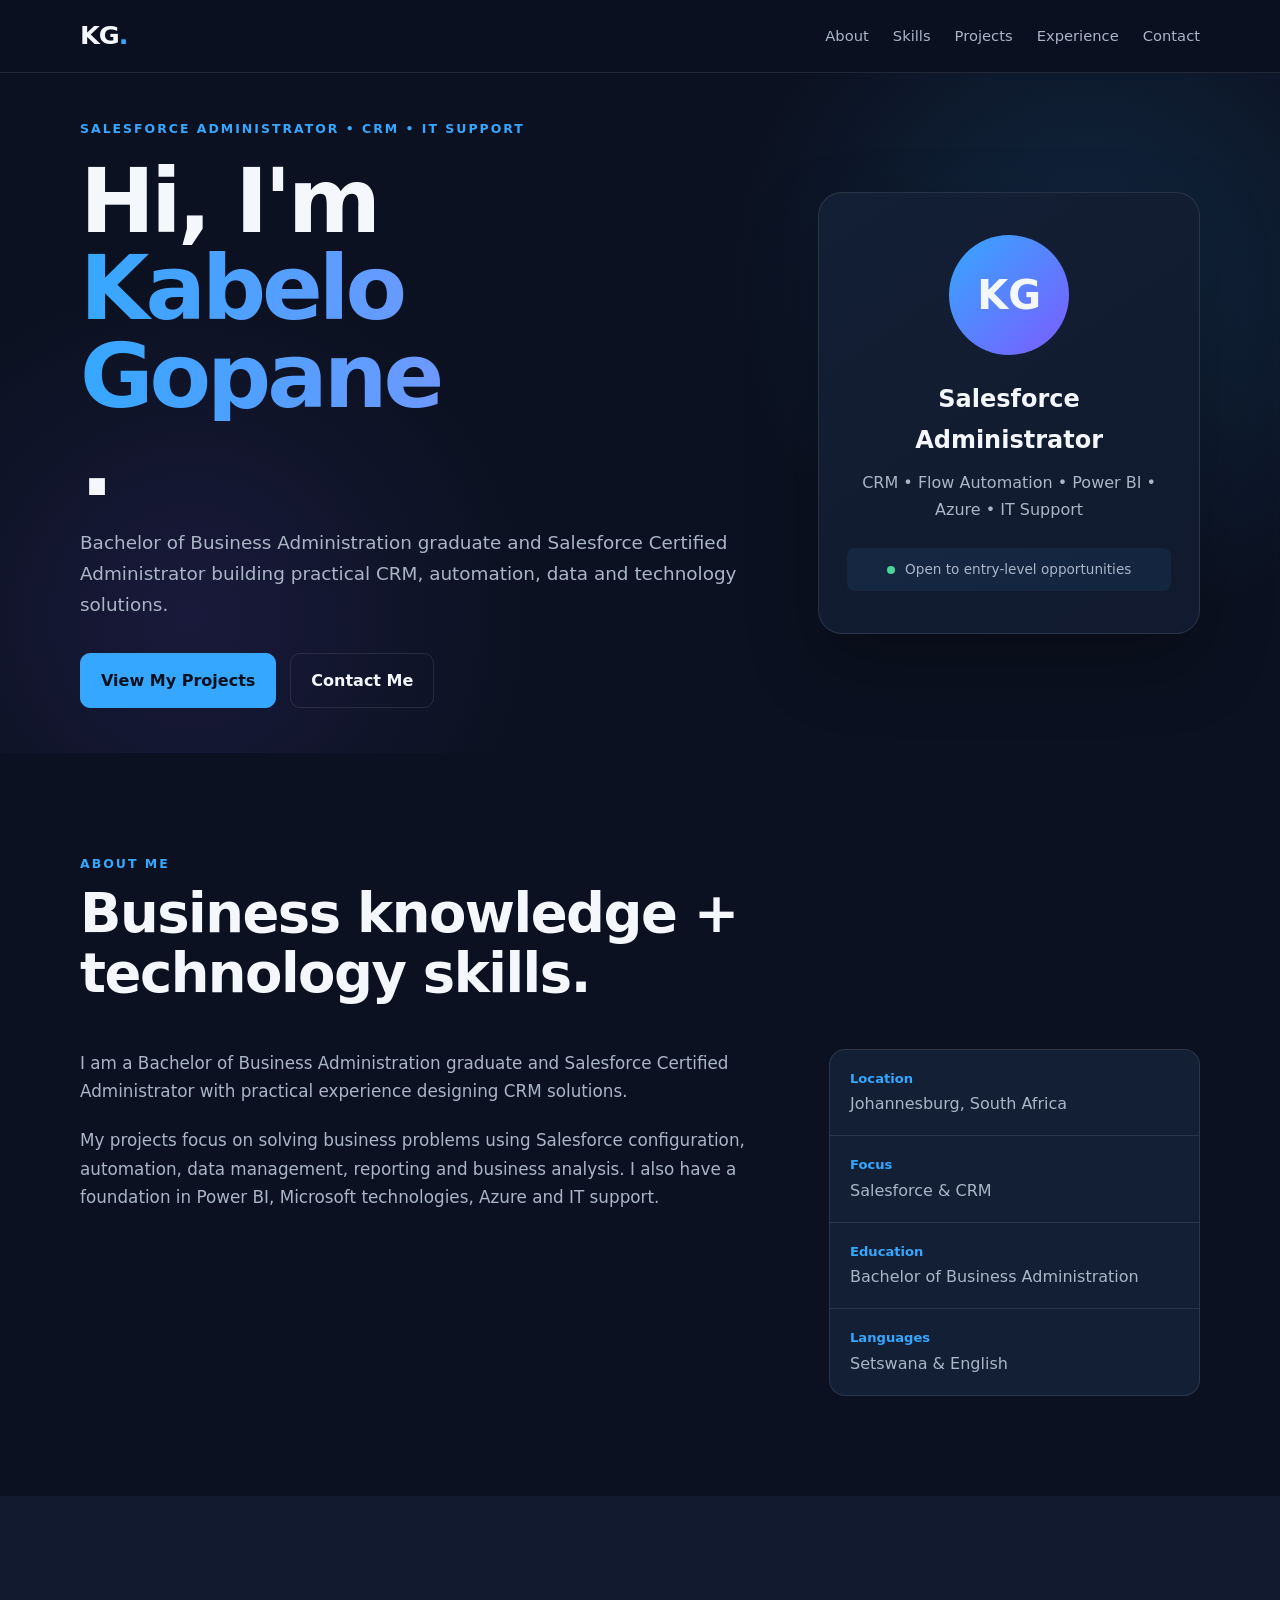
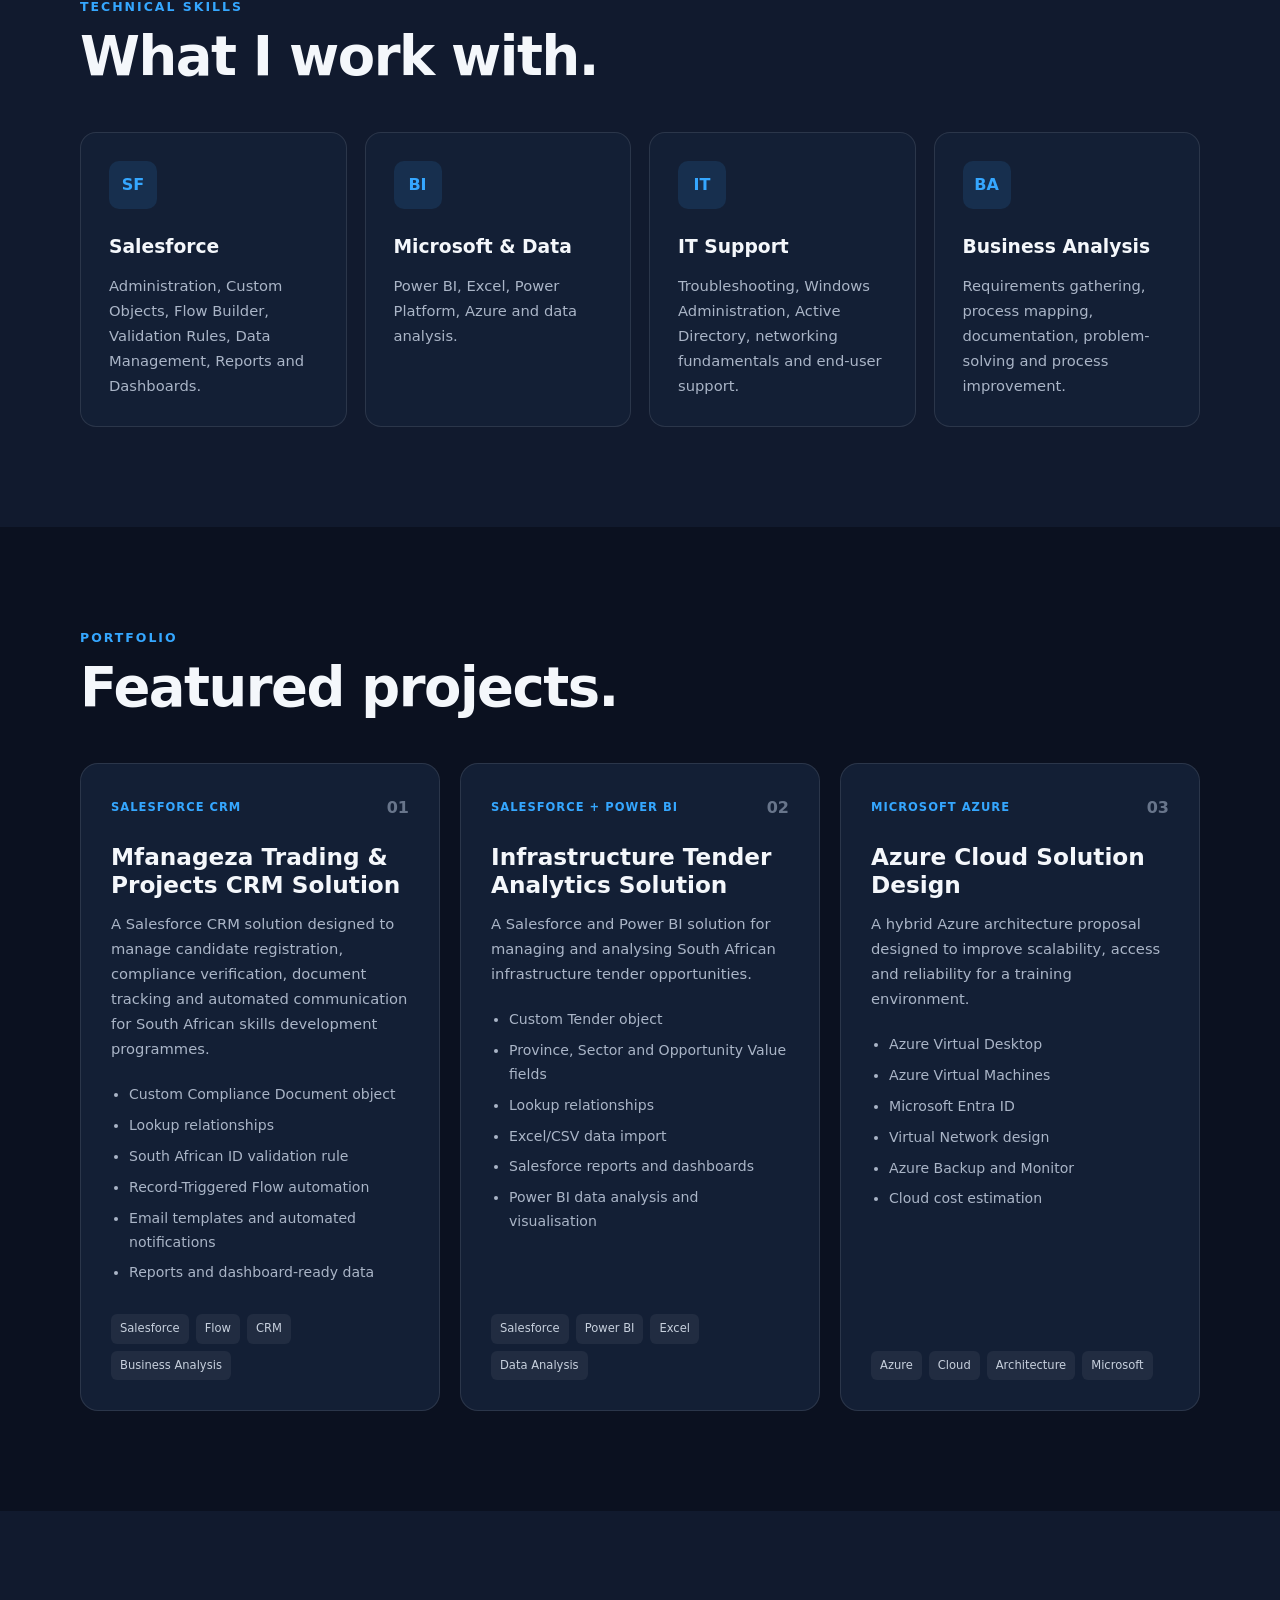
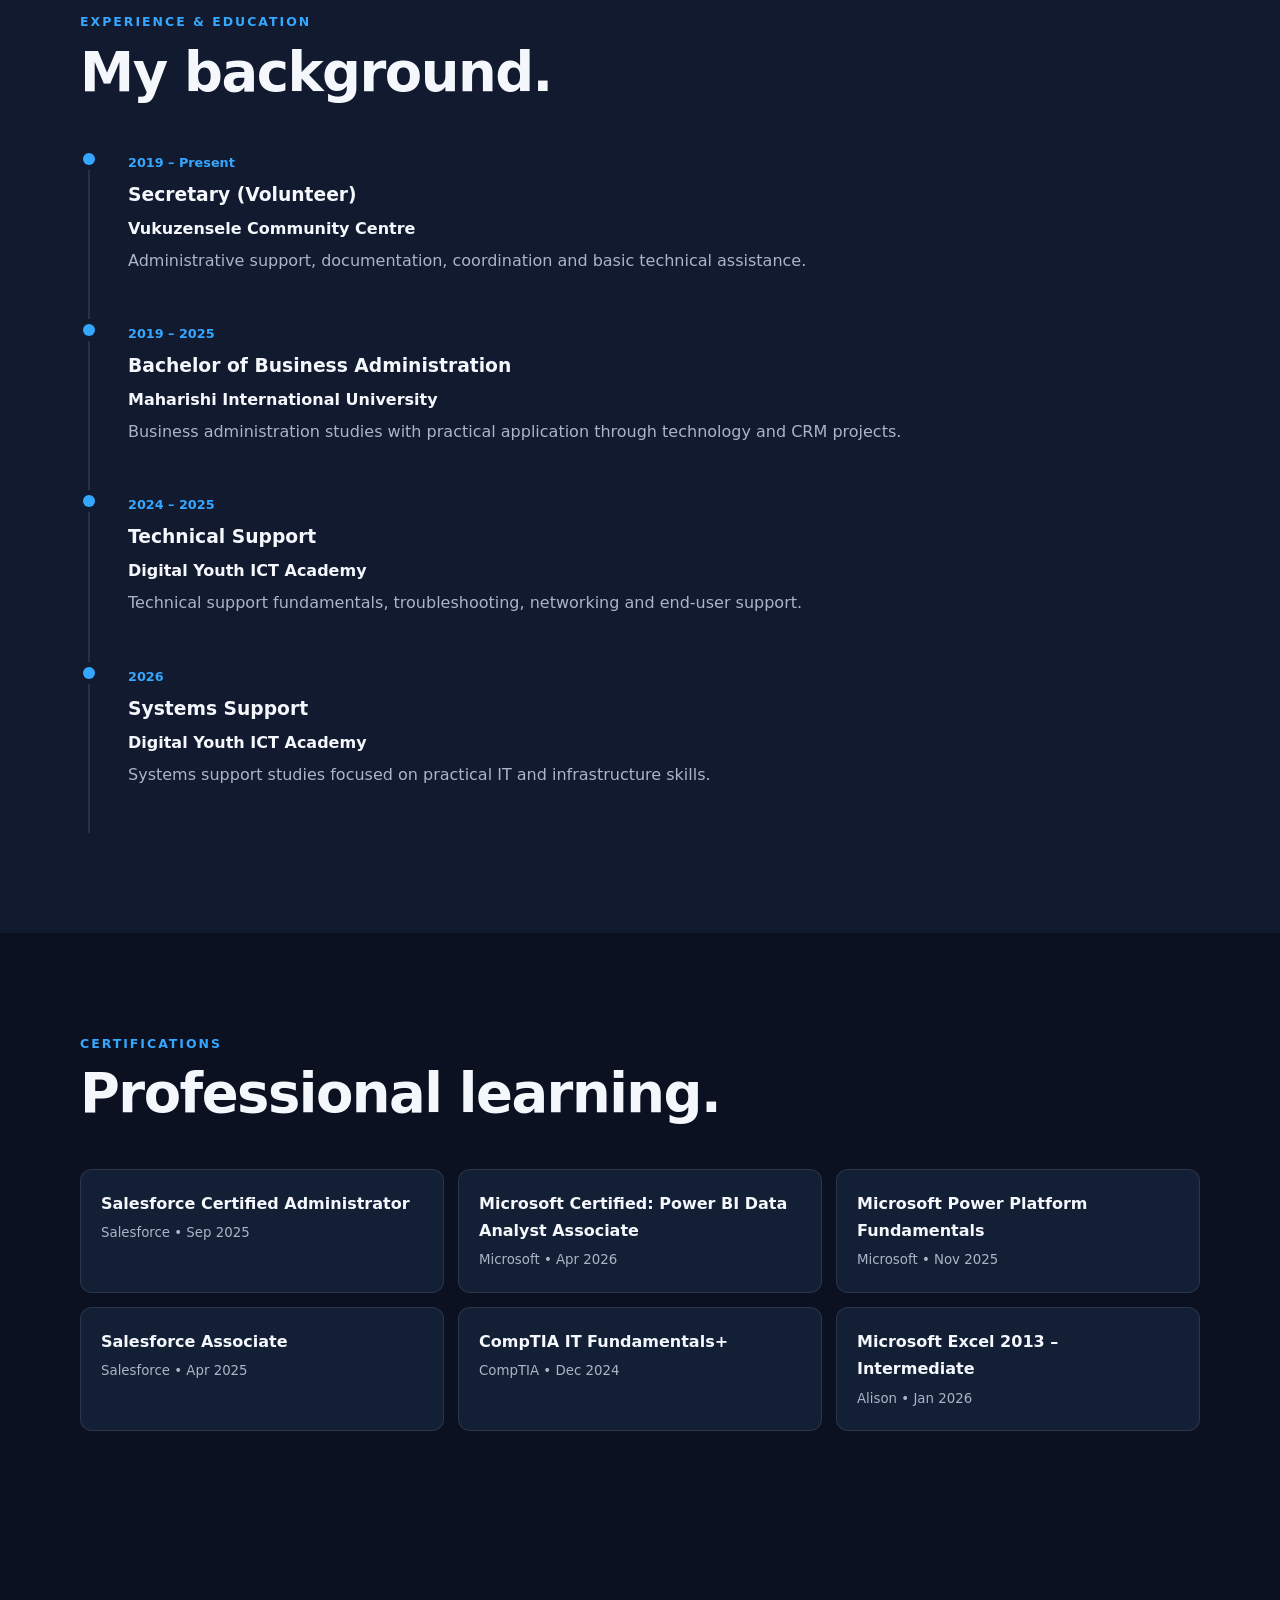
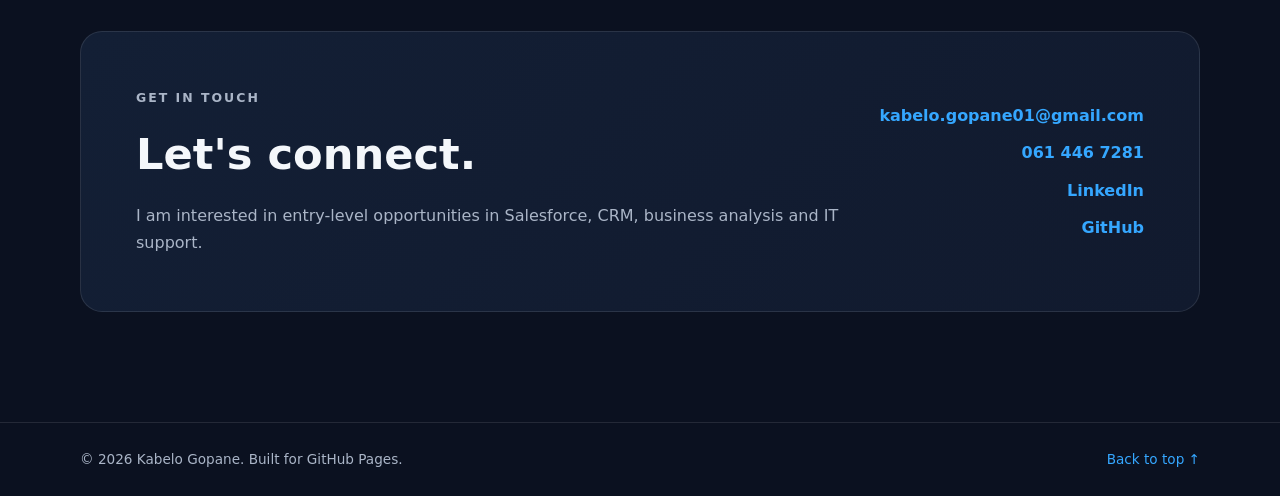
==== index.html @ 6b070ef4 "Add files via upload" ====
<!DOCTYPE html>
<html lang="en">
<head>
  <meta charset="UTF-8">
  <meta name="viewport" content="width=device-width, initial-scale=1.0">
  <meta name="description" content="Kabelo Gopane - Salesforce Administrator, CRM, Power BI and IT Support portfolio">
  <title>Kabelo Gopane | Salesforce & IT Portfolio</title>
  <link rel="stylesheet" href="style.css">
</head>
<body>

  <header class="site-header">
    <nav class="navbar container">
      <a href="#home" class="logo">KG<span>.</span></a>

      <div class="nav-links">
        <a href="#about">About</a>
        <a href="#skills">Skills</a>
        <a href="#projects">Projects</a>
        <a href="#experience">Experience</a>
        <a href="#contact">Contact</a>
      </div>
    </nav>
  </header>

  <main>
    <section id="home" class="hero">
      <div class="container hero-grid">
        <div>
          <p class="eyebrow">SALESFORCE ADMINISTRATOR • CRM • IT SUPPORT</p>
          <h1>Hi, I'm <span>Kabelo Gopane</span>.</h1>
          <p class="hero-text">
            Bachelor of Business Administration graduate and Salesforce Certified Administrator
            building practical CRM, automation, data and technology solutions.
          </p>

          <div class="hero-buttons">
            <a class="btn primary" href="#projects">View My Projects</a>
            <a class="btn secondary" href="mailto:kabelo.gopane01@gmail.com">Contact Me</a>
          </div>
        </div>

        <div class="hero-card">
          <div class="profile-circle">KG</div>
          <h2>Salesforce Administrator</h2>
          <p>CRM • Flow Automation • Power BI • Azure • IT Support</p>
          <div class="status">
            <span></span> Open to entry-level opportunities
          </div>
        </div>
      </div>
    </section>

    <section id="about" class="section">
      <div class="container">
        <p class="section-label">ABOUT ME</p>
        <h2 class="section-title">Business knowledge + technology skills.</h2>

        <div class="about-grid">
          <div>
            <p>
              I am a Bachelor of Business Administration graduate and Salesforce Certified
              Administrator with practical experience designing CRM solutions.
            </p>
            <p>
              My projects focus on solving business problems using Salesforce configuration,
              automation, data management, reporting and business analysis. I also have a
              foundation in Power BI, Microsoft technologies, Azure and IT support.
            </p>
          </div>

          <div class="info-card">
            <div><strong>Location</strong><span>Johannesburg, South Africa</span></div>
            <div><strong>Focus</strong><span>Salesforce & CRM</span></div>
            <div><strong>Education</strong><span>Bachelor of Business Administration</span></div>
            <div><strong>Languages</strong><span>Setswana & English</span></div>
          </div>
        </div>
      </div>
    </section>

    <section id="skills" class="section alt">
      <div class="container">
        <p class="section-label">TECHNICAL SKILLS</p>
        <h2 class="section-title">What I work with.</h2>

        <div class="cards">
          <article class="card">
            <div class="icon">SF</div>
            <h3>Salesforce</h3>
            <p>Administration, Custom Objects, Flow Builder, Validation Rules, Data Management, Reports and Dashboards.</p>
          </article>

          <article class="card">
            <div class="icon">BI</div>
            <h3>Microsoft & Data</h3>
            <p>Power BI, Excel, Power Platform, Azure and data analysis.</p>
          </article>

          <article class="card">
            <div class="icon">IT</div>
            <h3>IT Support</h3>
            <p>Troubleshooting, Windows Administration, Active Directory, networking fundamentals and end-user support.</p>
          </article>

          <article class="card">
            <div class="icon">BA</div>
            <h3>Business Analysis</h3>
            <p>Requirements gathering, process mapping, documentation, problem-solving and process improvement.</p>
          </article>
        </div>
      </div>
    </section>

    <section id="projects" class="section">
      <div class="container">
        <p class="section-label">PORTFOLIO</p>
        <h2 class="section-title">Featured projects.</h2>

        <div class="projects">

          <article class="project-card">
            <div class="project-top">
              <span class="project-tag">SALESFORCE CRM</span>
              <span class="project-number">01</span>
            </div>
            <h3>Mfanageza Trading & Projects CRM Solution</h3>
            <p>
              A Salesforce CRM solution designed to manage candidate registration, compliance
              verification, document tracking and automated communication for South African
              skills development programmes.
            </p>

            <ul>
              <li>Custom Compliance Document object</li>
              <li>Lookup relationships</li>
              <li>South African ID validation rule</li>
              <li>Record-Triggered Flow automation</li>
              <li>Email templates and automated notifications</li>
              <li>Reports and dashboard-ready data</li>
            </ul>

            <div class="tags">
              <span>Salesforce</span>
              <span>Flow</span>
              <span>CRM</span>
              <span>Business Analysis</span>
            </div>
          </article>

          <article class="project-card">
            <div class="project-top">
              <span class="project-tag">SALESFORCE + POWER BI</span>
              <span class="project-number">02</span>
            </div>
            <h3>Infrastructure Tender Analytics Solution</h3>
            <p>
              A Salesforce and Power BI solution for managing and analysing South African
              infrastructure tender opportunities.
            </p>

            <ul>
              <li>Custom Tender object</li>
              <li>Province, Sector and Opportunity Value fields</li>
              <li>Lookup relationships</li>
              <li>Excel/CSV data import</li>
              <li>Salesforce reports and dashboards</li>
              <li>Power BI data analysis and visualisation</li>
            </ul>

            <div class="tags">
              <span>Salesforce</span>
              <span>Power BI</span>
              <span>Excel</span>
              <span>Data Analysis</span>
            </div>
          </article>

          <article class="project-card">
            <div class="project-top">
              <span class="project-tag">MICROSOFT AZURE</span>
              <span class="project-number">03</span>
            </div>
            <h3>Azure Cloud Solution Design</h3>
            <p>
              A hybrid Azure architecture proposal designed to improve scalability, access
              and reliability for a training environment.
            </p>

            <ul>
              <li>Azure Virtual Desktop</li>
              <li>Azure Virtual Machines</li>
              <li>Microsoft Entra ID</li>
              <li>Virtual Network design</li>
              <li>Azure Backup and Monitor</li>
              <li>Cloud cost estimation</li>
            </ul>

            <div class="tags">
              <span>Azure</span>
              <span>Cloud</span>
              <span>Architecture</span>
              <span>Microsoft</span>
            </div>
          </article>

        </div>
      </div>
    </section>

    <section id="experience" class="section alt">
      <div class="container">
        <p class="section-label">EXPERIENCE & EDUCATION</p>
        <h2 class="section-title">My background.</h2>

        <div class="timeline">

          <div class="timeline-item">
            <span class="timeline-date">2019 – Present</span>
            <div>
              <h3>Secretary (Volunteer)</h3>
              <p class="company">Vukuzensele Community Centre</p>
              <p>Administrative support, documentation, coordination and basic technical assistance.</p>
            </div>
          </div>

          <div class="timeline-item">
            <span class="timeline-date">2019 – 2025</span>
            <div>
              <h3>Bachelor of Business Administration</h3>
              <p class="company">Maharishi International University</p>
              <p>Business administration studies with practical application through technology and CRM projects.</p>
            </div>
          </div>

          <div class="timeline-item">
            <span class="timeline-date">2024 – 2025</span>
            <div>
              <h3>Technical Support</h3>
              <p class="company">Digital Youth ICT Academy</p>
              <p>Technical support fundamentals, troubleshooting, networking and end-user support.</p>
            </div>
          </div>

          <div class="timeline-item">
            <span class="timeline-date">2026</span>
            <div>
              <h3>Systems Support</h3>
              <p class="company">Digital Youth ICT Academy</p>
              <p>Systems support studies focused on practical IT and infrastructure skills.</p>
            </div>
          </div>

        </div>
      </div>
    </section>

    <section class="section certifications">
      <div class="container">
        <p class="section-label">CERTIFICATIONS</p>
        <h2 class="section-title">Professional learning.</h2>

        <div class="cert-grid">
          <div class="cert">Salesforce Certified Administrator <small>Salesforce • Sep 2025</small></div>
          <div class="cert">Microsoft Certified: Power BI Data Analyst Associate <small>Microsoft • Apr 2026</small></div>
          <div class="cert">Microsoft Power Platform Fundamentals <small>Microsoft • Nov 2025</small></div>
          <div class="cert">Salesforce Associate <small>Salesforce • Apr 2025</small></div>
          <div class="cert">CompTIA IT Fundamentals+ <small>CompTIA • Dec 2024</small></div>
          <div class="cert">Microsoft Excel 2013 – Intermediate <small>Alison • Jan 2026</small></div>
        </div>
      </div>
    </section>

    <section id="contact" class="section contact">
      <div class="container contact-box">
        <div>
          <p class="section-label">GET IN TOUCH</p>
          <h2>Let's connect.</h2>
          <p>
            I am interested in entry-level opportunities in Salesforce, CRM, business analysis
            and IT support.
          </p>
        </div>

        <div class="contact-links">
          <a href="mailto:kabelo.gopane01@gmail.com">kabelo.gopane01@gmail.com</a>
          <a href="tel:+27614467281">061 446 7281</a>
          <a href="https://www.linkedin.com/in/kabelo-gopane-78a9942ba" target="_blank" rel="noopener">LinkedIn</a>
          <a href="https://github.com/kabelogopane" target="_blank" rel="noopener">GitHub</a>
        </div>
      </div>
    </section>
  </main>

  <footer>
    <div class="container footer-inner">
      <p>© 2026 Kabelo Gopane. Built for GitHub Pages.</p>
      <a href="#home">Back to top ↑</a>
    </div>
  </footer>

</body>
</html>
---- style.css ----
* {
  margin: 0;
  padding: 0;
  box-sizing: border-box;
}

:root {
  --bg: #0b1120;
  --bg-soft: #111a2e;
  --card: #131f35;
  --text: #f4f7fb;
  --muted: #aab5c7;
  --accent: #35a7ff;
  --accent-2: #7c5cff;
  --border: rgba(255, 255, 255, 0.10);
  --max-width: 1120px;
}

html {
  scroll-behavior: smooth;
}

body {
  font-family: Inter, ui-sans-serif, system-ui, -apple-system, BlinkMacSystemFont, "Segoe UI", sans-serif;
  background: var(--bg);
  color: var(--text);
  line-height: 1.7;
}

a {
  color: inherit;
  text-decoration: none;
}

.container {
  width: min(92%, var(--max-width));
  margin: 0 auto;
}

/* Navigation */
.site-header {
  position: sticky;
  top: 0;
  z-index: 100;
  background: rgba(11, 17, 32, 0.90);
  backdrop-filter: blur(12px);
  border-bottom: 1px solid var(--border);
}

.navbar {
  min-height: 72px;
  display: flex;
  align-items: center;
  justify-content: space-between;
  gap: 30px;
}

.logo {
  font-size: 1.6rem;
  font-weight: 900;
  letter-spacing: -1px;
}

.logo span {
  color: var(--accent);
}

.nav-links {
  display: flex;
  gap: 24px;
  flex-wrap: wrap;
}

.nav-links a {
  color: var(--muted);
  font-size: 0.92rem;
  transition: 0.2s ease;
}

.nav-links a:hover {
  color: var(--text);
}

/* Hero */
.hero {
  min-height: 680px;
  display: flex;
  align-items: center;
  background:
    radial-gradient(circle at 85% 30%, rgba(53, 167, 255, 0.15), transparent 30%),
    radial-gradient(circle at 15% 80%, rgba(124, 92, 255, 0.12), transparent 28%);
}

.hero-grid {
  display: grid;
  grid-template-columns: 1.4fr 0.8fr;
  gap: 70px;
  align-items: center;
}

.eyebrow,
.section-label {
  color: var(--accent);
  font-size: 0.78rem;
  font-weight: 800;
  letter-spacing: 2px;
}

.hero h1 {
  margin: 18px 0;
  font-size: clamp(3rem, 7vw, 5.8rem);
  line-height: 0.98;
  letter-spacing: -4px;
}

.hero h1 span {
  display: block;
  background: linear-gradient(90deg, var(--accent), #9d8cff);
  -webkit-background-clip: text;
  background-clip: text;
  color: transparent;
}

.hero-text {
  max-width: 680px;
  color: var(--muted);
  font-size: 1.15rem;
}

.hero-buttons {
  margin-top: 32px;
  display: flex;
  gap: 14px;
  flex-wrap: wrap;
}

.btn {
  padding: 13px 20px;
  border-radius: 10px;
  font-weight: 800;
  border: 1px solid var(--border);
  transition: transform 0.2s ease, opacity 0.2s ease;
}

.btn:hover {
  transform: translateY(-2px);
  opacity: 0.9;
}

.btn.primary {
  background: var(--accent);
  color: #06101e;
  border-color: var(--accent);
}

.btn.secondary {
  background: transparent;
}

.hero-card {
  background: linear-gradient(145deg, var(--card), var(--bg-soft));
  border: 1px solid var(--border);
  border-radius: 24px;
  padding: 42px 28px;
  text-align: center;
  box-shadow: 0 30px 70px rgba(0, 0, 0, 0.25);
}

.profile-circle {
  width: 120px;
  height: 120px;
  margin: 0 auto 24px;
  border-radius: 50%;
  display: grid;
  place-items: center;
  font-size: 2.5rem;
  font-weight: 900;
  background: linear-gradient(135deg, var(--accent), var(--accent-2));
}

.hero-card h2 {
  margin-bottom: 8px;
}

.hero-card p {
  color: var(--muted);
}

.status {
  margin-top: 25px;
  padding: 10px;
  border-radius: 8px;
  background: rgba(53, 167, 255, 0.08);
  color: var(--muted);
  font-size: 0.85rem;
}

.status span {
  width: 8px;
  height: 8px;
  display: inline-block;
  background: #48d597;
  border-radius: 50%;
  margin-right: 6px;
}

/* Sections */
.section {
  padding: 100px 0;
}

.section.alt {
  background: var(--bg-soft);
}

.section-title {
  max-width: 750px;
  margin: 10px 0 45px;
  font-size: clamp(2rem, 5vw, 3.4rem);
  line-height: 1.1;
  letter-spacing: -1.5px;
}

.about-grid {
  display: grid;
  grid-template-columns: 1.3fr 0.7fr;
  gap: 60px;
}

.about-grid p {
  color: var(--muted);
  font-size: 1.05rem;
  margin-bottom: 20px;
}

.info-card {
  border: 1px solid var(--border);
  border-radius: 16px;
  overflow: hidden;
  background: var(--card);
}

.info-card div {
  padding: 18px 20px;
  display: flex;
  flex-direction: column;
  border-bottom: 1px solid var(--border);
}

.info-card div:last-child {
  border-bottom: 0;
}

.info-card strong {
  font-size: 0.82rem;
  color: var(--accent);
}

.info-card span {
  color: var(--muted);
}

/* Skill cards */
.cards {
  display: grid;
  grid-template-columns: repeat(4, 1fr);
  gap: 18px;
}

.card {
  padding: 28px;
  border: 1px solid var(--border);
  border-radius: 16px;
  background: var(--card);
}

.icon {
  width: 48px;
  height: 48px;
  display: grid;
  place-items: center;
  margin-bottom: 22px;
  border-radius: 10px;
  background: rgba(53, 167, 255, 0.12);
  color: var(--accent);
  font-weight: 900;
}

.card h3 {
  margin-bottom: 10px;
}

.card p {
  color: var(--muted);
  font-size: 0.92rem;
}

/* Projects */
.projects {
  display: grid;
  grid-template-columns: repeat(3, 1fr);
  gap: 20px;
}

.project-card {
  display: flex;
  flex-direction: column;
  padding: 30px;
  min-height: 510px;
  border: 1px solid var(--border);
  border-radius: 18px;
  background: var(--card);
  transition: transform 0.25s ease, border-color 0.25s ease;
}

.project-card:hover {
  transform: translateY(-6px);
  border-color: rgba(53, 167, 255, 0.45);
}

.project-top {
  display: flex;
  justify-content: space-between;
  align-items: center;
}

.project-tag {
  color: var(--accent);
  font-size: 0.72rem;
  font-weight: 900;
  letter-spacing: 1px;
}

.project-number {
  color: #68758b;
  font-weight: 900;
}

.project-card h3 {
  margin: 22px 0 12px;
  font-size: 1.45rem;
  line-height: 1.2;
}

.project-card > p {
  color: var(--muted);
  font-size: 0.92rem;
}

.project-card ul {
  margin: 22px 0;
  padding-left: 18px;
  color: var(--muted);
  font-size: 0.88rem;
}

.project-card li {
  margin-bottom: 7px;
}

.tags {
  margin-top: auto;
  display: flex;
  flex-wrap: wrap;
  gap: 7px;
}

.tags span {
  padding: 5px 9px;
  border-radius: 6px;
  background: rgba(255, 255, 255, 0.06);
  color: #c7d0dd;
  font-size: 0.72rem;
}

/* Timeline */
.timeline {
  max-width: 850px;
  border-left: 2px solid var(--border);
  margin-left: 8px;
}

.timeline-item {
  position: relative;
  padding: 0 0 45px 38px;
}

.timeline-item::before {
  content: "";
  position: absolute;
  left: -7px;
  top: 5px;
  width: 12px;
  height: 12px;
  border-radius: 50%;
  background: var(--accent);
  box-shadow: 0 0 0 5px var(--bg-soft);
}

.timeline-date {
  color: var(--accent);
  font-size: 0.8rem;
  font-weight: 800;
}

.timeline-item h3 {
  margin: 4px 0;
}

.company {
  color: var(--text);
  font-weight: 600;
}

.timeline-item p:last-child {
  color: var(--muted);
  margin-top: 5px;
}

/* Certifications */
.certifications {
  background: var(--bg);
}

.cert-grid {
  display: grid;
  grid-template-columns: repeat(3, 1fr);
  gap: 14px;
}

.cert {
  padding: 20px;
  border: 1px solid var(--border);
  border-radius: 12px;
  background: var(--card);
  font-weight: 700;
}

.cert small {
  display: block;
  margin-top: 5px;
  color: var(--muted);
  font-weight: 400;
}

/* Contact */
.contact {
  padding-bottom: 110px;
}

.contact-box {
  padding: 55px;
  border-radius: 22px;
  border: 1px solid var(--border);
  background: linear-gradient(135deg, var(--card), var(--bg-soft));
  display: flex;
  justify-content: space-between;
  gap: 40px;
  align-items: center;
}

.contact-box h2 {
  margin: 10px 0;
  font-size: 2.7rem;
}

.contact-box p {
  color: var(--muted);
}

.contact-links {
  display: flex;
  flex-direction: column;
  gap: 10px;
  text-align: right;
}

.contact-links a {
  color: var(--accent);
  font-weight: 700;
}

.contact-links a:hover {
  text-decoration: underline;
}

/* Footer */
footer {
  border-top: 1px solid var(--border);
  padding: 25px 0;
}

.footer-inner {
  display: flex;
  justify-content: space-between;
  gap: 20px;
  color: var(--muted);
  font-size: 0.85rem;
}

.footer-inner a {
  color: var(--accent);
}

/* Mobile */
@media (max-width: 900px) {
  .hero-grid,
  .about-grid {
    grid-template-columns: 1fr;
  }

  .hero {
    padding: 80px 0;
  }

  .cards {
    grid-template-columns: repeat(2, 1fr);
  }

  .projects {
    grid-template-columns: 1fr;
  }

  .cert-grid {
    grid-template-columns: repeat(2, 1fr);
  }

  .contact-box {
    flex-direction: column;
    align-items: flex-start;
  }

  .contact-links {
    text-align: left;
  }
}

@media (max-width: 600px) {
  .navbar {
    align-items: flex-start;
    padding: 18px 0;
    flex-direction: column;
  }

  .nav-links {
    gap: 12px 18px;
  }

  .hero h1 {
    font-size: 3.2rem;
    letter-spacing: -2px;
  }

  .cards,
  .cert-grid {
    grid-template-columns: 1fr;
  }

  .section {
    padding: 70px 0;
  }

  .contact-box {
    padding: 32px 24px;
  }

  .footer-inner {
    flex-direction: column;
  }
}
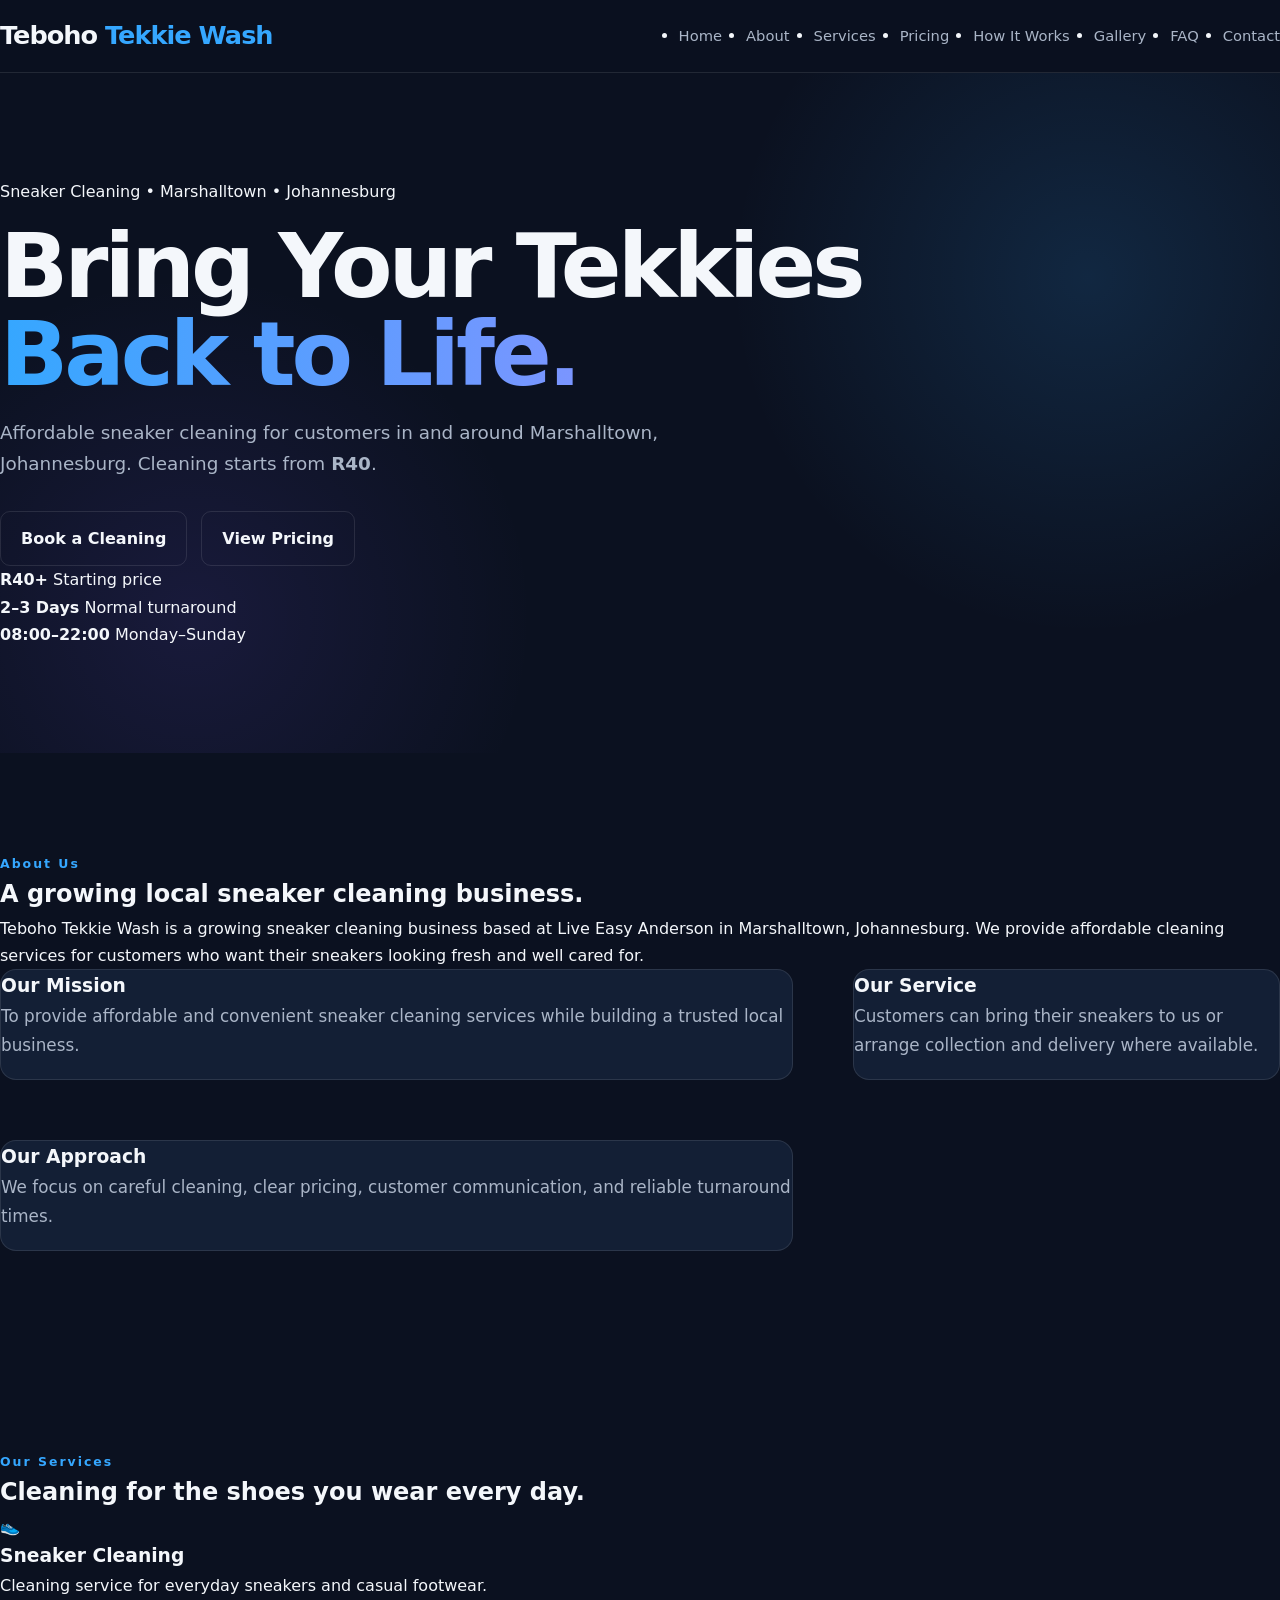
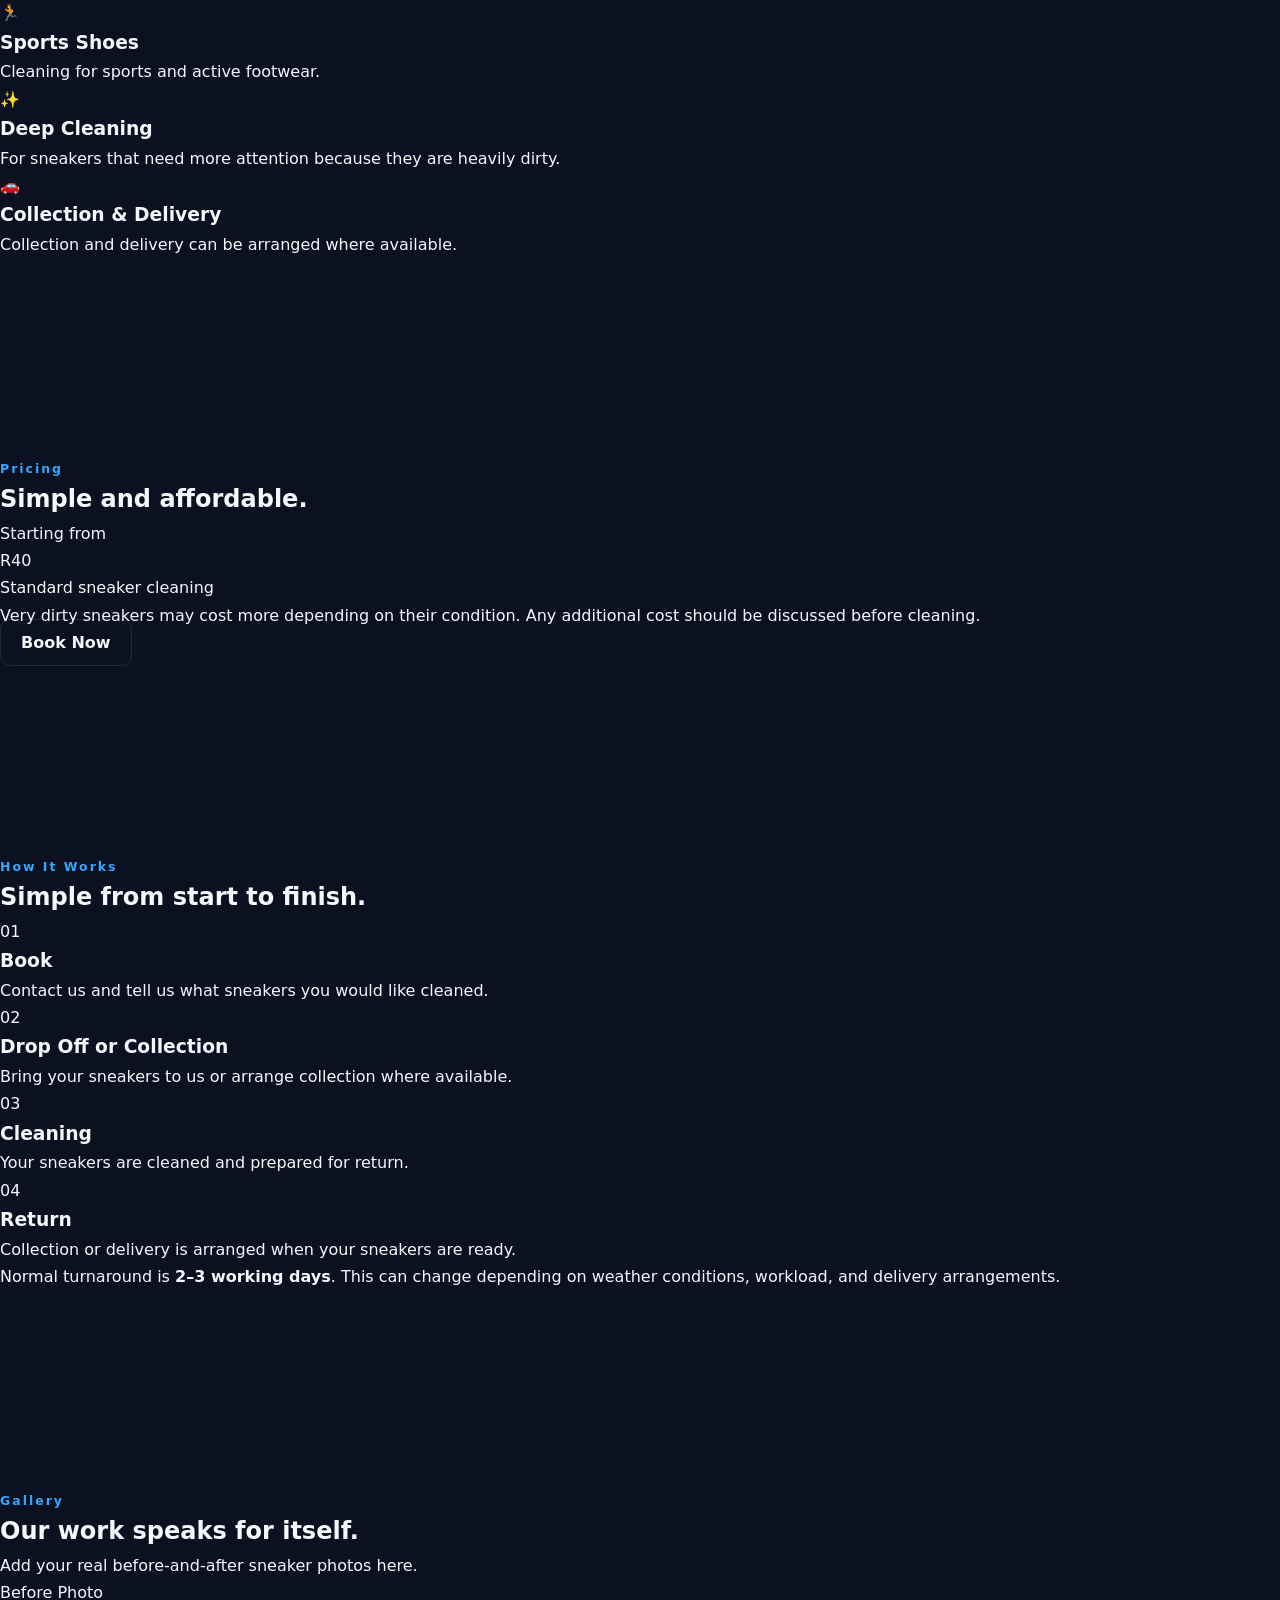
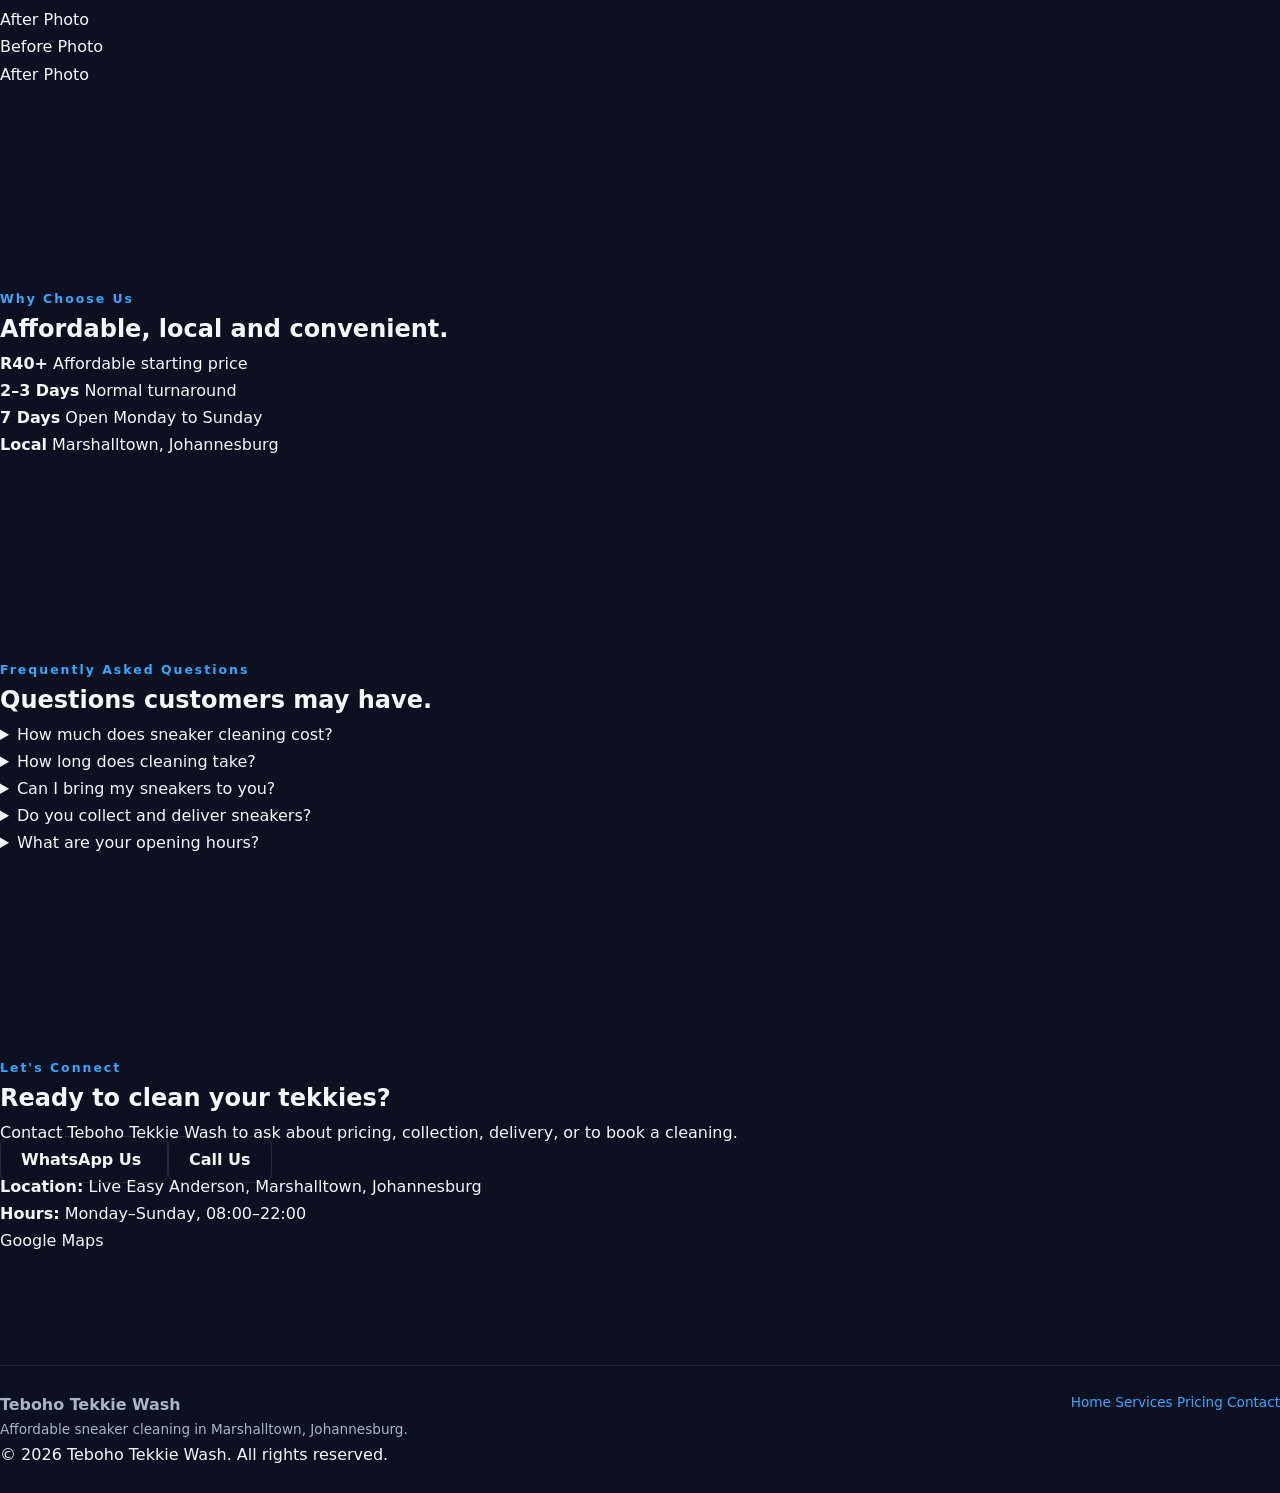
==== commit dfeced69: "Update index.html" ====
--- a/index.html
+++ b/index.html
@@ -1,303 +1,625 @@
 <!DOCTYPE html>
 <html lang="en">
+
 <head>
-  <meta charset="UTF-8">
-  <meta name="viewport" content="width=device-width, initial-scale=1.0">
-  <meta name="description" content="Kabelo Gopane - Salesforce Administrator, CRM, Power BI and IT Support portfolio">
-  <title>Kabelo Gopane | Salesforce & IT Portfolio</title>
-  <link rel="stylesheet" href="style.css">
+    <meta charset="UTF-8">
+    <meta name="viewport" content="width=device-width, initial-scale=1.0">
+
+    <meta
+        name="description"
+        content="Teboho Tekkie Wash provides affordable sneaker cleaning in Marshalltown, Johannesburg. Cleaning starts from R40."
+    >
+
+    <title>Teboho Tekkie Wash | Sneaker Cleaning Johannesburg</title>
+
+    <link rel="stylesheet" href="style.css">
 </head>
+
 <body>
 
-  <header class="site-header">
-    <nav class="navbar container">
-      <a href="#home" class="logo">KG<span>.</span></a>
-
-      <div class="nav-links">
-        <a href="#about">About</a>
-        <a href="#skills">Skills</a>
-        <a href="#projects">Projects</a>
-        <a href="#experience">Experience</a>
-        <a href="#contact">Contact</a>
-      </div>
-    </nav>
-  </header>
-
-  <main>
-    <section id="home" class="hero">
-      <div class="container hero-grid">
-        <div>
-          <p class="eyebrow">SALESFORCE ADMINISTRATOR • CRM • IT SUPPORT</p>
-          <h1>Hi, I'm <span>Kabelo Gopane</span>.</h1>
-          <p class="hero-text">
-            Bachelor of Business Administration graduate and Salesforce Certified Administrator
-            building practical CRM, automation, data and technology solutions.
-          </p>
-
-          <div class="hero-buttons">
-            <a class="btn primary" href="#projects">View My Projects</a>
-            <a class="btn secondary" href="mailto:kabelo.gopane01@gmail.com">Contact Me</a>
-          </div>
+    <!-- ================= NAVIGATION ================= -->
+
+    <header class="site-header">
+
+        <nav class="navbar">
+
+            <a href="#home" class="logo">
+                Teboho <span>Tekkie Wash</span>
+            </a>
+
+            <ul class="nav-links">
+                <li><a href="#home">Home</a></li>
+                <li><a href="#about">About</a></li>
+                <li><a href="#services">Services</a></li>
+                <li><a href="#pricing">Pricing</a></li>
+                <li><a href="#how-it-works">How It Works</a></li>
+                <li><a href="#gallery">Gallery</a></li>
+                <li><a href="#faq">FAQ</a></li>
+                <li><a href="#contact">Contact</a></li>
+            </ul>
+
+        </nav>
+
+    </header>
+
+
+    <!-- ================= HERO ================= -->
+
+    <main>
+
+        <section class="hero" id="home">
+
+            <div class="hero-content">
+
+                <p class="hero-label">
+                    Sneaker Cleaning • Marshalltown • Johannesburg
+                </p>
+
+                <h1>
+                    Bring Your Tekkies
+                    <span>Back to Life.</span>
+                </h1>
+
+                <p class="hero-text">
+                    Affordable sneaker cleaning for customers in and around
+                    Marshalltown, Johannesburg. Cleaning starts from
+                    <strong>R40</strong>.
+                </p>
+
+                <div class="hero-buttons">
+
+                    <a href="#contact" class="btn btn-primary">
+                        Book a Cleaning
+                    </a>
+
+                    <a href="#pricing" class="btn btn-secondary">
+                        View Pricing
+                    </a>
+
+                </div>
+
+                <div class="hero-info">
+
+                    <div>
+                        <strong>R40+</strong>
+                        <span>Starting price</span>
+                    </div>
+
+                    <div>
+                        <strong>2–3 Days</strong>
+                        <span>Normal turnaround</span>
+                    </div>
+
+                    <div>
+                        <strong>08:00–22:00</strong>
+                        <span>Monday–Sunday</span>
+                    </div>
+
+                </div>
+
+            </div>
+
+        </section>
+
+
+        <!-- ================= ABOUT ================= -->
+
+        <section class="section about" id="about">
+
+            <div class="section-heading">
+
+                <p class="section-label">
+                    About Us
+                </p>
+
+                <h2>
+                    A growing local sneaker cleaning business.
+                </h2>
+
+                <p>
+                    Teboho Tekkie Wash is a growing sneaker cleaning business
+                    based at Live Easy Anderson in Marshalltown, Johannesburg.
+                    We provide affordable cleaning services for customers who
+                    want their sneakers looking fresh and well cared for.
+                </p>
+
+            </div>
+
+            <div class="about-grid">
+
+                <article class="info-card">
+
+                    <h3>Our Mission</h3>
+
+                    <p>
+                        To provide affordable and convenient sneaker cleaning
+                        services while building a trusted local business.
+                    </p>
+
+                </article>
+
+                <article class="info-card">
+
+                    <h3>Our Service</h3>
+
+                    <p>
+                        Customers can bring their sneakers to us or arrange
+                        collection and delivery where available.
+                    </p>
+
+                </article>
+
+                <article class="info-card">
+
+                    <h3>Our Approach</h3>
+
+                    <p>
+                        We focus on careful cleaning, clear pricing,
+                        customer communication, and reliable turnaround times.
+                    </p>
+
+                </article>
+
+            </div>
+
+        </section>
+
+
+        <!-- ================= SERVICES ================= -->
+
+        <section class="section services" id="services">
+
+            <div class="section-heading centered">
+
+                <p class="section-label">
+                    Our Services
+                </p>
+
+                <h2>
+                    Cleaning for the shoes you wear every day.
+                </h2>
+
+            </div>
+
+            <div class="cards-grid">
+
+                <article class="service-card">
+
+                    <div class="service-icon">
+                        👟
+                    </div>
+
+                    <h3>Sneaker Cleaning</h3>
+
+                    <p>
+                        Cleaning service for everyday sneakers and
+                        casual footwear.
+                    </p>
+
+                </article>
+
+                <article class="service-card">
+
+                    <div class="service-icon">
+                        🏃
+                    </div>
+
+                    <h3>Sports Shoes</h3>
+
+                    <p>
+                        Cleaning for sports and active footwear.
+                    </p>
+
+                </article>
+
+                <article class="service-card">
+
+                    <div class="service-icon">
+                        ✨
+                    </div>
+
+                    <h3>Deep Cleaning</h3>
+
+                    <p>
+                        For sneakers that need more attention because
+                        they are heavily dirty.
+                    </p>
+
+                </article>
+
+                <article class="service-card">
+
+                    <div class="service-icon">
+                        🚗
+                    </div>
+
+                    <h3>Collection & Delivery</h3>
+
+                    <p>
+                        Collection and delivery can be arranged where
+                        available.
+                    </p>
+
+                </article>
+
+            </div>
+
+        </section>
+
+
+        <!-- ================= PRICING ================= -->
+
+        <section class="section pricing" id="pricing">
+
+            <div class="section-heading centered">
+
+                <p class="section-label">
+                    Pricing
+                </p>
+
+                <h2>
+                    Simple and affordable.
+                </h2>
+
+            </div>
+
+            <div class="price-card">
+
+                <p class="price-label">
+                    Starting from
+                </p>
+
+                <div class="price">
+                    R40
+                </div>
+
+                <p>
+                    Standard sneaker cleaning
+                </p>
+
+                <div class="price-note">
+                    Very dirty sneakers may cost more depending on their condition.
+                    Any additional cost should be discussed before cleaning.
+                </div>
+
+                <a href="#contact" class="btn btn-primary">
+                    Book Now
+                </a>
+
+            </div>
+
+        </section>
+
+
+        <!-- ================= HOW IT WORKS ================= -->
+
+        <section class="section how-it-works" id="how-it-works">
+
+            <div class="section-heading centered">
+
+                <p class="section-label">
+                    How It Works
+                </p>
+
+                <h2>
+                    Simple from start to finish.
+                </h2>
+
+            </div>
+
+            <div class="steps">
+
+                <article class="step">
+
+                    <div class="step-number">01</div>
+
+                    <h3>Book</h3>
+
+                    <p>
+                        Contact us and tell us what sneakers you would
+                        like cleaned.
+                    </p>
+
+                </article>
+
+                <article class="step">
+
+                    <div class="step-number">02</div>
+
+                    <h3>Drop Off or Collection</h3>
+
+                    <p>
+                        Bring your sneakers to us or arrange collection
+                        where available.
+                    </p>
+
+                </article>
+
+                <article class="step">
+
+                    <div class="step-number">03</div>
+
+                    <h3>Cleaning</h3>
+
+                    <p>
+                        Your sneakers are cleaned and prepared for return.
+                    </p>
+
+                </article>
+
+                <article class="step">
+
+                    <div class="step-number">04</div>
+
+                    <h3>Return</h3>
+
+                    <p>
+                        Collection or delivery is arranged when your
+                        sneakers are ready.
+                    </p>
+
+                </article>
+
+            </div>
+
+            <p class="turnaround">
+                Normal turnaround is <strong>2–3 working days</strong>.
+                This can change depending on weather conditions,
+                workload, and delivery arrangements.
+            </p>
+
+        </section>
+
+
+        <!-- ================= GALLERY ================= -->
+
+        <section class="section gallery" id="gallery">
+
+            <div class="section-heading centered">
+
+                <p class="section-label">
+                    Gallery
+                </p>
+
+                <h2>
+                    Our work speaks for itself.
+                </h2>
+
+                <p>
+                    Add your real before-and-after sneaker photos here.
+                </p>
+
+            </div>
+
+            <div class="gallery-grid">
+
+                <div class="gallery-placeholder">
+                    <span>Before Photo</span>
+                </div>
+
+                <div class="gallery-placeholder">
+                    <span>After Photo</span>
+                </div>
+
+                <div class="gallery-placeholder">
+                    <span>Before Photo</span>
+                </div>
+
+                <div class="gallery-placeholder">
+                    <span>After Photo</span>
+                </div>
+
+            </div>
+
+        </section>
+
+
+        <!-- ================= WHY CHOOSE US ================= -->
+
+        <section class="section why-us">
+
+            <div class="section-heading">
+
+                <p class="section-label">
+                    Why Choose Us
+                </p>
+
+                <h2>
+                    Affordable, local and convenient.
+                </h2>
+
+            </div>
+
+            <div class="benefits">
+
+                <div class="benefit">
+                    <strong>R40+</strong>
+                    <span>Affordable starting price</span>
+                </div>
+
+                <div class="benefit">
+                    <strong>2–3 Days</strong>
+                    <span>Normal turnaround</span>
+                </div>
+
+                <div class="benefit">
+                    <strong>7 Days</strong>
+                    <span>Open Monday to Sunday</span>
+                </div>
+
+                <div class="benefit">
+                    <strong>Local</strong>
+                    <span>Marshalltown, Johannesburg</span>
+                </div>
+
+            </div>
+
+        </section>
+
+
+        <!-- ================= FAQ ================= -->
+
+        <section class="section faq" id="faq">
+
+            <div class="section-heading centered">
+
+                <p class="section-label">
+                    Frequently Asked Questions
+                </p>
+
+                <h2>
+                    Questions customers may have.
+                </h2>
+
+            </div>
+
+            <div class="faq-list">
+
+                <details>
+                    <summary>How much does sneaker cleaning cost?</summary>
+
+                    <p>
+                        Standard cleaning starts from R40. Very dirty sneakers
+                        may cost more depending on their condition.
+                    </p>
+                </details>
+
+                <details>
+                    <summary>How long does cleaning take?</summary>
+
+                    <p>
+                        Normal turnaround is 2–3 working days. Timing may vary
+                        depending on weather conditions, workload, and delivery
+                        arrangements.
+                    </p>
+                </details>
+
+                <details>
+                    <summary>Can I bring my sneakers to you?</summary>
+
+                    <p>
+                        Yes. Customers can bring their sneakers to the
+                        business location at Live Easy Anderson in Marshalltown.
+                    </p>
+                </details>
+
+                <details>
+                    <summary>Do you collect and deliver sneakers?</summary>
+
+                    <p>
+                        Collection and delivery can be arranged where available.
+                        Contact us for the current arrangement.
+                    </p>
+                </details>
+
+                <details>
+                    <summary>What are your opening hours?</summary>
+
+                    <p>
+                        We are available Monday to Sunday from 08:00 to 22:00.
+                    </p>
+                </details>
+
+            </div>
+
+        </section>
+
+
+        <!-- ================= CONTACT ================= -->
+
+        <section class="section contact" id="contact">
+
+            <div class="contact-card">
+
+                <div class="contact-content">
+
+                    <p class="section-label">
+                        Let's Connect
+                    </p>
+
+                    <h2>
+                        Ready to clean your tekkies?
+                    </h2>
+
+                    <p>
+                        Contact Teboho Tekkie Wash to ask about pricing,
+                        collection, delivery, or to book a cleaning.
+                    </p>
+
+                    <div class="contact-buttons">
+
+                        <!-- Replace with real business WhatsApp number -->
+                        <a href="#" class="btn btn-whatsapp">
+                            WhatsApp Us
+                        </a>
+
+                        <!-- Replace with real business phone number -->
+                        <a href="#" class="btn btn-secondary">
+                            Call Us
+                        </a>
+
+                    </div>
+
+                    <div class="contact-details">
+
+                        <p>
+                            <strong>Location:</strong>
+                            Live Easy Anderson, Marshalltown, Johannesburg
+                        </p>
+
+                        <p>
+                            <strong>Hours:</strong>
+                            Monday–Sunday, 08:00–22:00
+                        </p>
+
+                    </div>
+
+                </div>
+
+                <div class="map-placeholder">
+                    <span>Google Maps</span>
+                </div>
+
+            </div>
+
+        </section>
+
+    </main>
+
+
+    <!-- ================= FOOTER ================= -->
+
+    <footer class="site-footer">
+
+        <div class="footer-inner">
+
+            <div>
+
+                <h3>Teboho Tekkie Wash</h3>
+
+                <p>
+                    Affordable sneaker cleaning in Marshalltown, Johannesburg.
+                </p>
+
+            </div>
+
+            <div class="footer-links">
+
+                <a href="#home">Home</a>
+                <a href="#services">Services</a>
+                <a href="#pricing">Pricing</a>
+                <a href="#contact">Contact</a>
+
+            </div>
+
         </div>
 
-        <div class="hero-card">
-          <div class="profile-circle">KG</div>
-          <h2>Salesforce Administrator</h2>
-          <p>CRM • Flow Automation • Power BI • Azure • IT Support</p>
-          <div class="status">
-            <span></span> Open to entry-level opportunities
-          </div>
-        </div>
-      </div>
-    </section>
-
-    <section id="about" class="section">
-      <div class="container">
-        <p class="section-label">ABOUT ME</p>
-        <h2 class="section-title">Business knowledge + technology skills.</h2>
-
-        <div class="about-grid">
-          <div>
-            <p>
-              I am a Bachelor of Business Administration graduate and Salesforce Certified
-              Administrator with practical experience designing CRM solutions.
-            </p>
-            <p>
-              My projects focus on solving business problems using Salesforce configuration,
-              automation, data management, reporting and business analysis. I also have a
-              foundation in Power BI, Microsoft technologies, Azure and IT support.
-            </p>
-          </div>
-
-          <div class="info-card">
-            <div><strong>Location</strong><span>Johannesburg, South Africa</span></div>
-            <div><strong>Focus</strong><span>Salesforce & CRM</span></div>
-            <div><strong>Education</strong><span>Bachelor of Business Administration</span></div>
-            <div><strong>Languages</strong><span>Setswana & English</span></div>
-          </div>
-        </div>
-      </div>
-    </section>
-
-    <section id="skills" class="section alt">
-      <div class="container">
-        <p class="section-label">TECHNICAL SKILLS</p>
-        <h2 class="section-title">What I work with.</h2>
-
-        <div class="cards">
-          <article class="card">
-            <div class="icon">SF</div>
-            <h3>Salesforce</h3>
-            <p>Administration, Custom Objects, Flow Builder, Validation Rules, Data Management, Reports and Dashboards.</p>
-          </article>
-
-          <article class="card">
-            <div class="icon">BI</div>
-            <h3>Microsoft & Data</h3>
-            <p>Power BI, Excel, Power Platform, Azure and data analysis.</p>
-          </article>
-
-          <article class="card">
-            <div class="icon">IT</div>
-            <h3>IT Support</h3>
-            <p>Troubleshooting, Windows Administration, Active Directory, networking fundamentals and end-user support.</p>
-          </article>
-
-          <article class="card">
-            <div class="icon">BA</div>
-            <h3>Business Analysis</h3>
-            <p>Requirements gathering, process mapping, documentation, problem-solving and process improvement.</p>
-          </article>
-        </div>
-      </div>
-    </section>
-
-    <section id="projects" class="section">
-      <div class="container">
-        <p class="section-label">PORTFOLIO</p>
-        <h2 class="section-title">Featured projects.</h2>
-
-        <div class="projects">
-
-          <article class="project-card">
-            <div class="project-top">
-              <span class="project-tag">SALESFORCE CRM</span>
-              <span class="project-number">01</span>
-            </div>
-            <h3>Mfanageza Trading & Projects CRM Solution</h3>
-            <p>
-              A Salesforce CRM solution designed to manage candidate registration, compliance
-              verification, document tracking and automated communication for South African
-              skills development programmes.
-            </p>
-
-            <ul>
-              <li>Custom Compliance Document object</li>
-              <li>Lookup relationships</li>
-              <li>South African ID validation rule</li>
-              <li>Record-Triggered Flow automation</li>
-              <li>Email templates and automated notifications</li>
-              <li>Reports and dashboard-ready data</li>
-            </ul>
-
-            <div class="tags">
-              <span>Salesforce</span>
-              <span>Flow</span>
-              <span>CRM</span>
-              <span>Business Analysis</span>
-            </div>
-          </article>
-
-          <article class="project-card">
-            <div class="project-top">
-              <span class="project-tag">SALESFORCE + POWER BI</span>
-              <span class="project-number">02</span>
-            </div>
-            <h3>Infrastructure Tender Analytics Solution</h3>
-            <p>
-              A Salesforce and Power BI solution for managing and analysing South African
-              infrastructure tender opportunities.
-            </p>
-
-            <ul>
-              <li>Custom Tender object</li>
-              <li>Province, Sector and Opportunity Value fields</li>
-              <li>Lookup relationships</li>
-              <li>Excel/CSV data import</li>
-              <li>Salesforce reports and dashboards</li>
-              <li>Power BI data analysis and visualisation</li>
-            </ul>
-
-            <div class="tags">
-              <span>Salesforce</span>
-              <span>Power BI</span>
-              <span>Excel</span>
-              <span>Data Analysis</span>
-            </div>
-          </article>
-
-          <article class="project-card">
-            <div class="project-top">
-              <span class="project-tag">MICROSOFT AZURE</span>
-              <span class="project-number">03</span>
-            </div>
-            <h3>Azure Cloud Solution Design</h3>
-            <p>
-              A hybrid Azure architecture proposal designed to improve scalability, access
-              and reliability for a training environment.
-            </p>
-
-            <ul>
-              <li>Azure Virtual Desktop</li>
-              <li>Azure Virtual Machines</li>
-              <li>Microsoft Entra ID</li>
-              <li>Virtual Network design</li>
-              <li>Azure Backup and Monitor</li>
-              <li>Cloud cost estimation</li>
-            </ul>
-
-            <div class="tags">
-              <span>Azure</span>
-              <span>Cloud</span>
-              <span>Architecture</span>
-              <span>Microsoft</span>
-            </div>
-          </article>
-
-        </div>
-      </div>
-    </section>
-
-    <section id="experience" class="section alt">
-      <div class="container">
-        <p class="section-label">EXPERIENCE & EDUCATION</p>
-        <h2 class="section-title">My background.</h2>
-
-        <div class="timeline">
-
-          <div class="timeline-item">
-            <span class="timeline-date">2019 – Present</span>
-            <div>
-              <h3>Secretary (Volunteer)</h3>
-              <p class="company">Vukuzensele Community Centre</p>
-              <p>Administrative support, documentation, coordination and basic technical assistance.</p>
-            </div>
-          </div>
-
-          <div class="timeline-item">
-            <span class="timeline-date">2019 – 2025</span>
-            <div>
-              <h3>Bachelor of Business Administration</h3>
-              <p class="company">Maharishi International University</p>
-              <p>Business administration studies with practical application through technology and CRM projects.</p>
-            </div>
-          </div>
-
-          <div class="timeline-item">
-            <span class="timeline-date">2024 – 2025</span>
-            <div>
-              <h3>Technical Support</h3>
-              <p class="company">Digital Youth ICT Academy</p>
-              <p>Technical support fundamentals, troubleshooting, networking and end-user support.</p>
-            </div>
-          </div>
-
-          <div class="timeline-item">
-            <span class="timeline-date">2026</span>
-            <div>
-              <h3>Systems Support</h3>
-              <p class="company">Digital Youth ICT Academy</p>
-              <p>Systems support studies focused on practical IT and infrastructure skills.</p>
-            </div>
-          </div>
-
-        </div>
-      </div>
-    </section>
-
-    <section class="section certifications">
-      <div class="container">
-        <p class="section-label">CERTIFICATIONS</p>
-        <h2 class="section-title">Professional learning.</h2>
-
-        <div class="cert-grid">
-          <div class="cert">Salesforce Certified Administrator <small>Salesforce • Sep 2025</small></div>
-          <div class="cert">Microsoft Certified: Power BI Data Analyst Associate <small>Microsoft • Apr 2026</small></div>
-          <div class="cert">Microsoft Power Platform Fundamentals <small>Microsoft • Nov 2025</small></div>
-          <div class="cert">Salesforce Associate <small>Salesforce • Apr 2025</small></div>
-          <div class="cert">CompTIA IT Fundamentals+ <small>CompTIA • Dec 2024</small></div>
-          <div class="cert">Microsoft Excel 2013 – Intermediate <small>Alison • Jan 2026</small></div>
-        </div>
-      </div>
-    </section>
-
-    <section id="contact" class="section contact">
-      <div class="container contact-box">
-        <div>
-          <p class="section-label">GET IN TOUCH</p>
-          <h2>Let's connect.</h2>
-          <p>
-            I am interested in entry-level opportunities in Salesforce, CRM, business analysis
-            and IT support.
-          </p>
-        </div>
-
-        <div class="contact-links">
-          <a href="mailto:kabelo.gopane01@gmail.com">kabelo.gopane01@gmail.com</a>
-          <a href="tel:+27614467281">061 446 7281</a>
-          <a href="https://www.linkedin.com/in/kabelo-gopane-78a9942ba" target="_blank" rel="noopener">LinkedIn</a>
-          <a href="https://github.com/kabelogopane" target="_blank" rel="noopener">GitHub</a>
-        </div>
-      </div>
-    </section>
-  </main>
-
-  <footer>
-    <div class="container footer-inner">
-      <p>© 2026 Kabelo Gopane. Built for GitHub Pages.</p>
-      <a href="#home">Back to top ↑</a>
-    </div>
-  </footer>
+        <p class="copyright">
+            © 2026 Teboho Tekkie Wash. All rights reserved.
+        </p>
+
+    </footer>
 
 </body>
+
 </html>
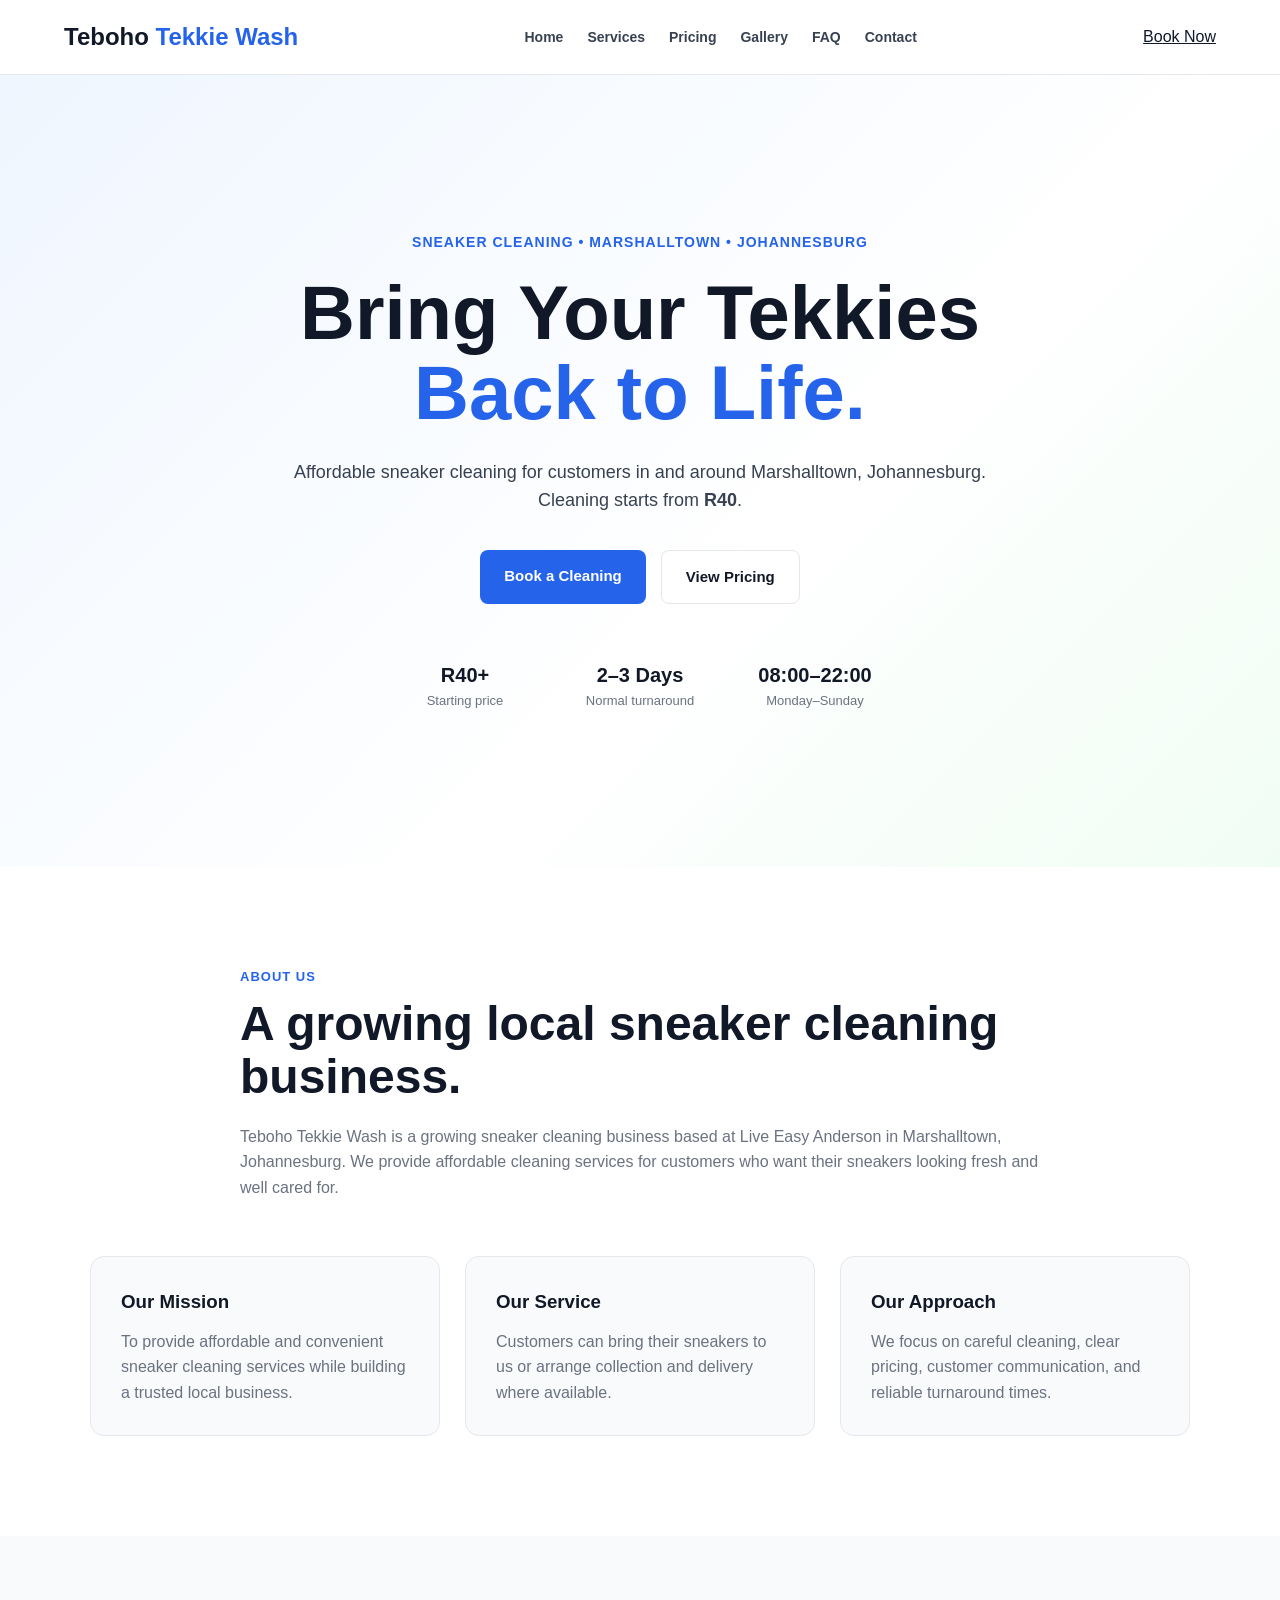
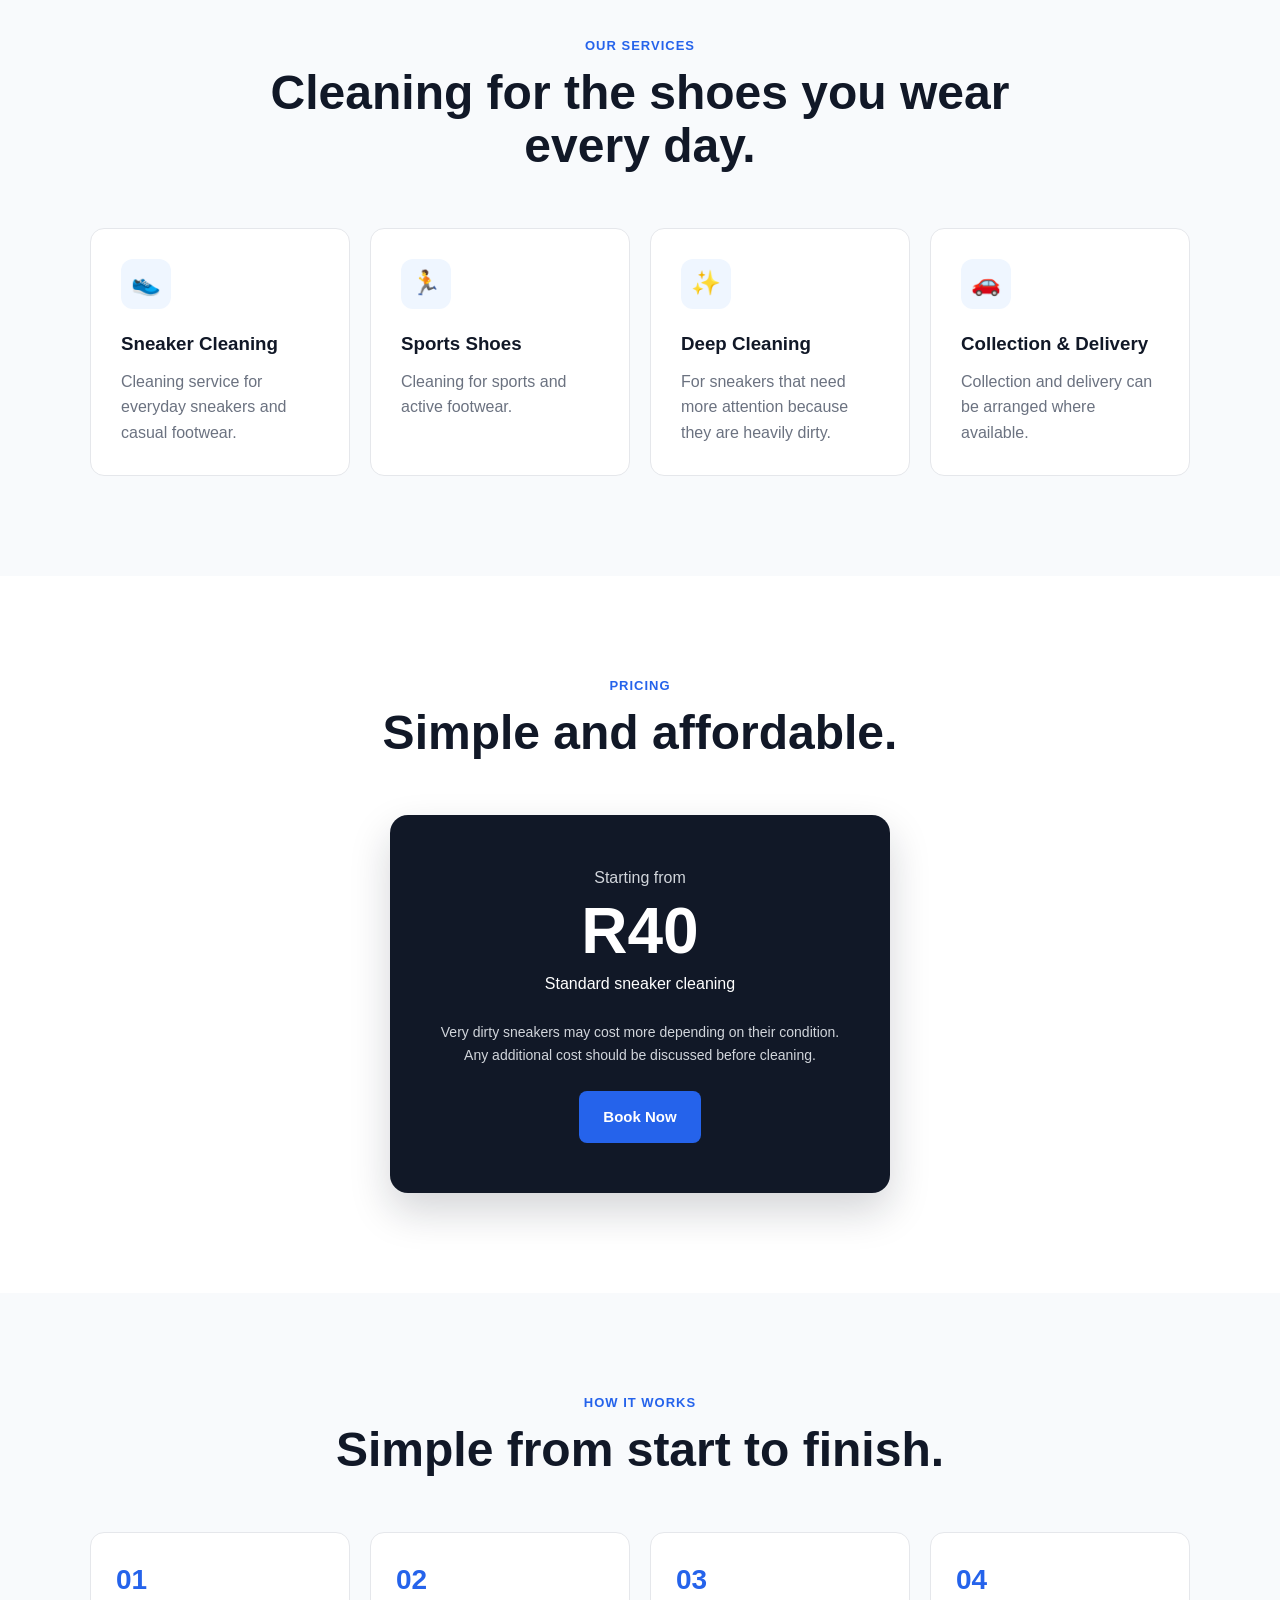
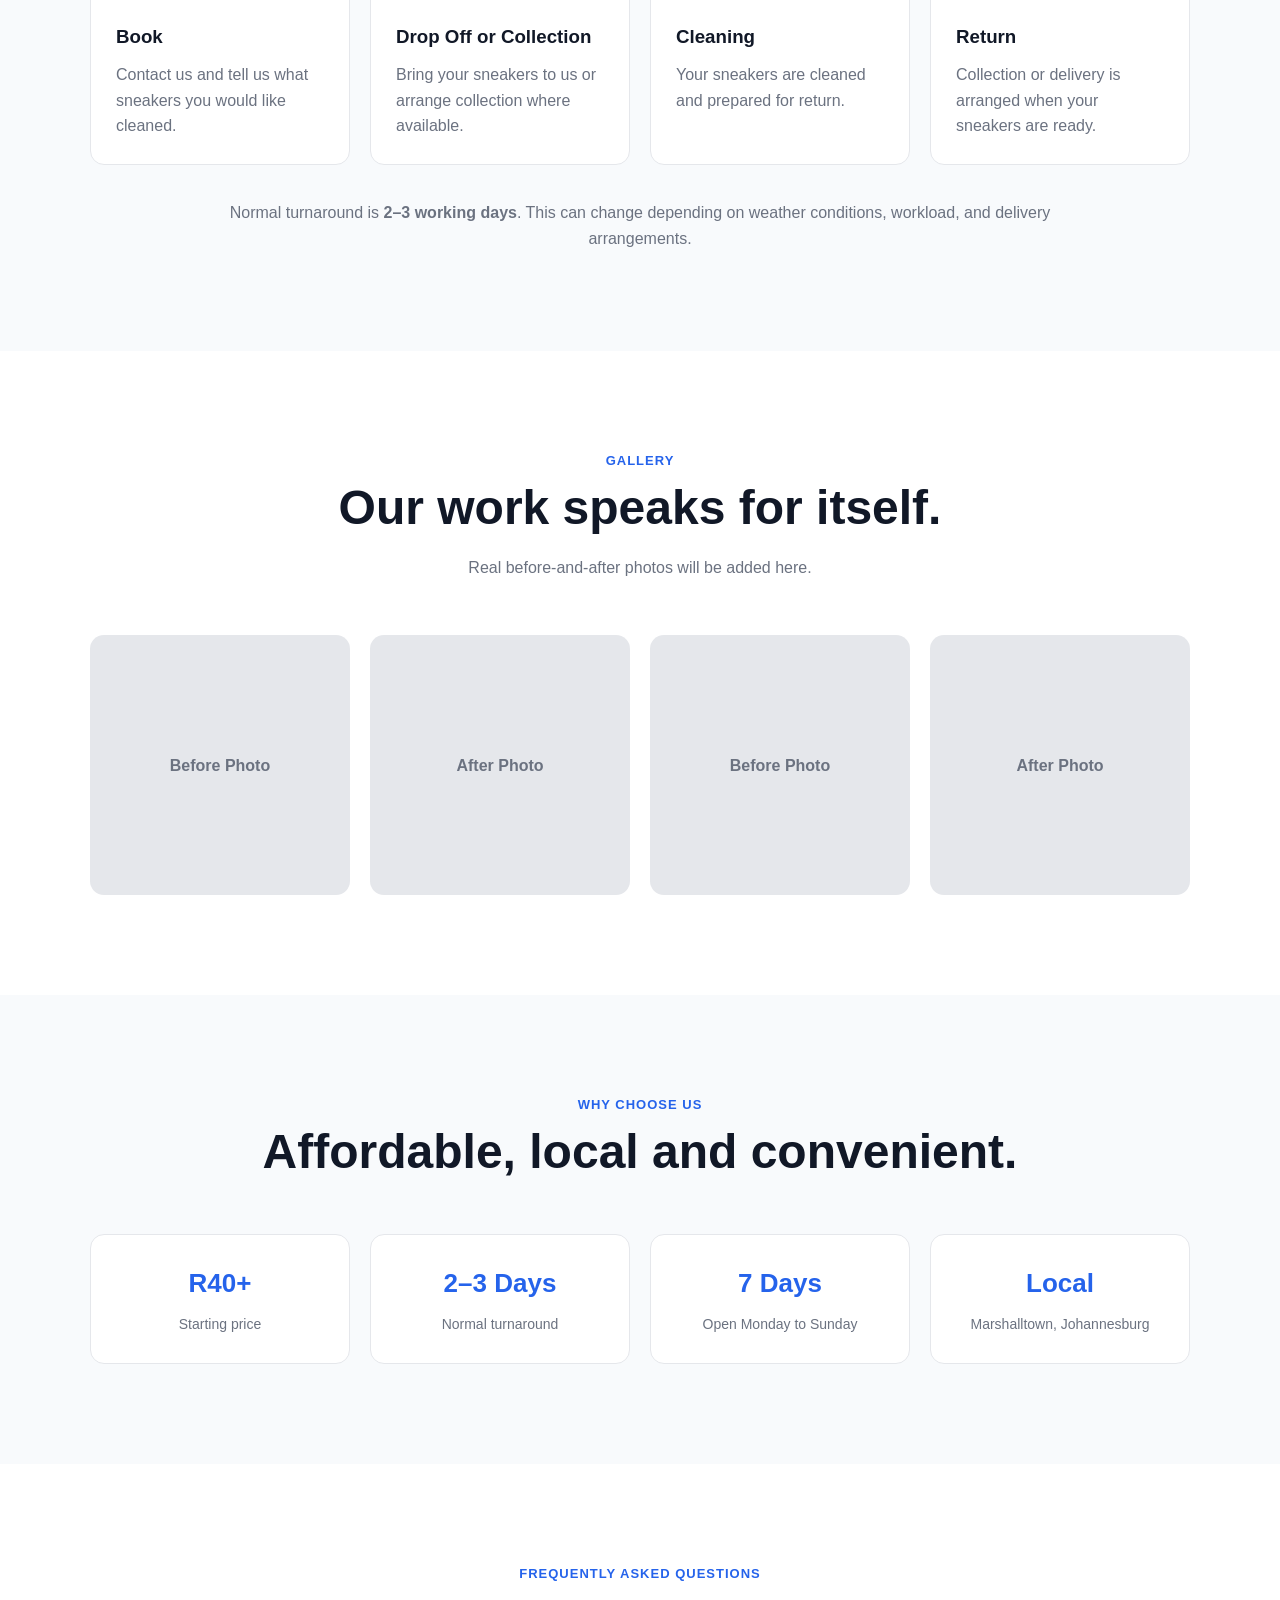
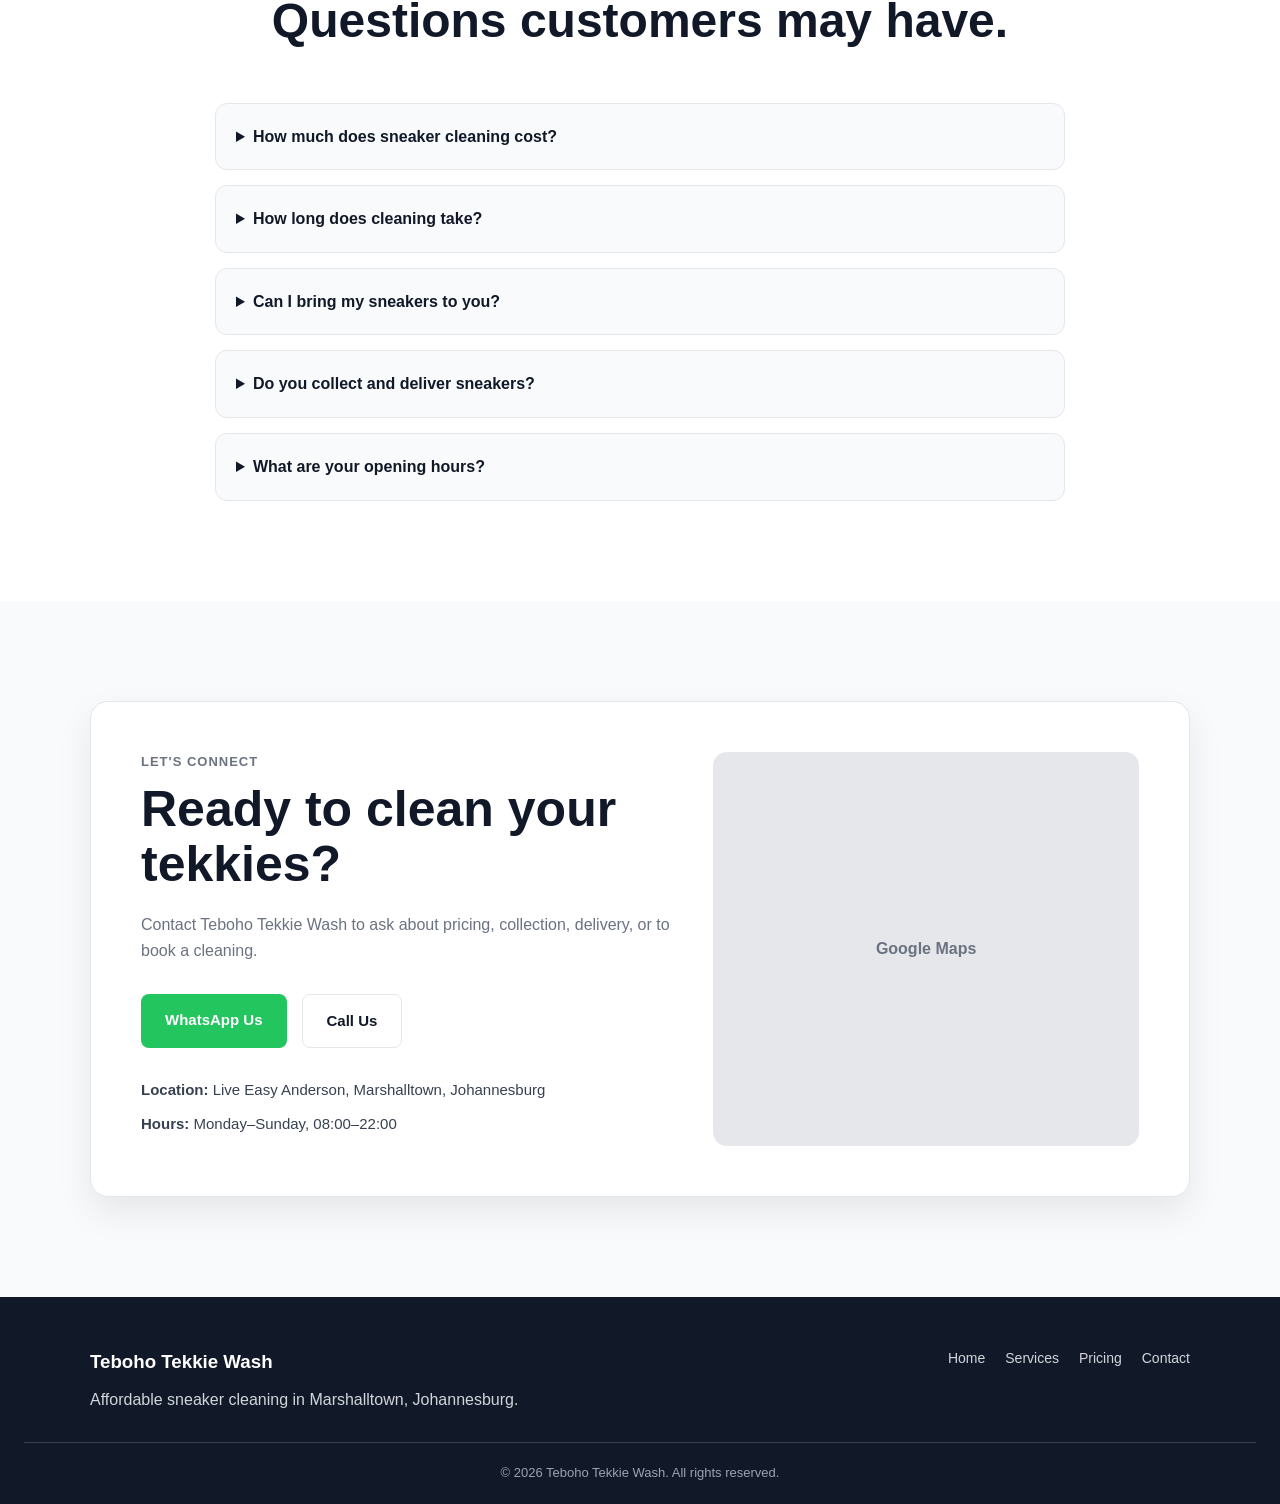
==== commit f0eeeb63: "Update index.html" ====
--- a/index.html
+++ b/index.html
@@ -3,11 +3,12 @@
 
 <head>
     <meta charset="UTF-8">
+
     <meta name="viewport" content="width=device-width, initial-scale=1.0">
 
     <meta
         name="description"
-        content="Teboho Tekkie Wash provides affordable sneaker cleaning in Marshalltown, Johannesburg. Cleaning starts from R40."
+        content="Teboho Tekkie Wash provides affordable sneaker cleaning services in Marshalltown, Johannesburg. Cleaning starts from R40."
     >
 
     <title>Teboho Tekkie Wash | Sneaker Cleaning Johannesburg</title>
@@ -28,24 +29,47 @@
             </a>
 
             <ul class="nav-links">
-                <li><a href="#home">Home</a></li>
-                <li><a href="#about">About</a></li>
-                <li><a href="#services">Services</a></li>
-                <li><a href="#pricing">Pricing</a></li>
-                <li><a href="#how-it-works">How It Works</a></li>
-                <li><a href="#gallery">Gallery</a></li>
-                <li><a href="#faq">FAQ</a></li>
-                <li><a href="#contact">Contact</a></li>
+
+                <li>
+                    <a href="#home">Home</a>
+                </li>
+
+                <li>
+                    <a href="#services">Services</a>
+                </li>
+
+                <li>
+                    <a href="#pricing">Pricing</a>
+                </li>
+
+                <li>
+                    <a href="#gallery">Gallery</a>
+                </li>
+
+                <li>
+                    <a href="#faq">FAQ</a>
+                </li>
+
+                <li>
+                    <a href="#contact">Contact</a>
+                </li>
+
             </ul>
 
+            <a href="#contact" class="nav-button">
+                Book Now
+            </a>
+
         </nav>
 
     </header>
 
 
-    <!-- ================= HERO ================= -->
+    <!-- ================= MAIN CONTENT ================= -->
 
     <main>
+
+        <!-- ================= HERO ================= -->
 
         <section class="hero" id="home">
 
@@ -277,10 +301,10 @@
                     Standard sneaker cleaning
                 </p>
 
-                <div class="price-note">
+                <p class="price-note">
                     Very dirty sneakers may cost more depending on their condition.
                     Any additional cost should be discussed before cleaning.
-                </div>
+                </p>
 
                 <a href="#contact" class="btn btn-primary">
                     Book Now
@@ -311,7 +335,9 @@
 
                 <article class="step">
 
-                    <div class="step-number">01</div>
+                    <div class="step-number">
+                        01
+                    </div>
 
                     <h3>Book</h3>
 
@@ -324,7 +350,9 @@
 
                 <article class="step">
 
-                    <div class="step-number">02</div>
+                    <div class="step-number">
+                        02
+                    </div>
 
                     <h3>Drop Off or Collection</h3>
 
@@ -337,7 +365,9 @@
 
                 <article class="step">
 
-                    <div class="step-number">03</div>
+                    <div class="step-number">
+                        03
+                    </div>
 
                     <h3>Cleaning</h3>
 
@@ -349,7 +379,9 @@
 
                 <article class="step">
 
-                    <div class="step-number">04</div>
+                    <div class="step-number">
+                        04
+                    </div>
 
                     <h3>Return</h3>
 
@@ -386,7 +418,7 @@
                 </h2>
 
                 <p>
-                    Add your real before-and-after sneaker photos here.
+                    Real before-and-after photos will be added here.
                 </p>
 
             </div>
@@ -394,19 +426,19 @@
             <div class="gallery-grid">
 
                 <div class="gallery-placeholder">
-                    <span>Before Photo</span>
+                    Before Photo
                 </div>
 
                 <div class="gallery-placeholder">
-                    <span>After Photo</span>
+                    After Photo
                 </div>
 
                 <div class="gallery-placeholder">
-                    <span>Before Photo</span>
+                    Before Photo
                 </div>
 
                 <div class="gallery-placeholder">
-                    <span>After Photo</span>
+                    After Photo
                 </div>
 
             </div>
@@ -418,7 +450,7 @@
 
         <section class="section why-us">
 
-            <div class="section-heading">
+            <div class="section-heading centered">
 
                 <p class="section-label">
                     Why Choose Us
@@ -434,7 +466,7 @@
 
                 <div class="benefit">
                     <strong>R40+</strong>
-                    <span>Affordable starting price</span>
+                    <span>Starting price</span>
                 </div>
 
                 <div class="benefit">
@@ -476,48 +508,69 @@
             <div class="faq-list">
 
                 <details>
-                    <summary>How much does sneaker cleaning cost?</summary>
-
-                    <p>
-                        Standard cleaning starts from R40. Very dirty sneakers
-                        may cost more depending on their condition.
-                    </p>
+
+                    <summary>
+                        How much does sneaker cleaning cost?
+                    </summary>
+
+                    <p>
+                        Standard cleaning starts from R40.
+                        Very dirty sneakers may cost more depending
+                        on their condition.
+                    </p>
+
                 </details>
 
                 <details>
-                    <summary>How long does cleaning take?</summary>
-
-                    <p>
-                        Normal turnaround is 2–3 working days. Timing may vary
-                        depending on weather conditions, workload, and delivery
-                        arrangements.
-                    </p>
+
+                    <summary>
+                        How long does cleaning take?
+                    </summary>
+
+                    <p>
+                        Normal turnaround is 2–3 working days.
+                        Timing may vary depending on weather conditions,
+                        workload, and delivery arrangements.
+                    </p>
+
                 </details>
 
                 <details>
-                    <summary>Can I bring my sneakers to you?</summary>
+
+                    <summary>
+                        Can I bring my sneakers to you?
+                    </summary>
 
                     <p>
                         Yes. Customers can bring their sneakers to the
                         business location at Live Easy Anderson in Marshalltown.
                     </p>
+
                 </details>
 
                 <details>
-                    <summary>Do you collect and deliver sneakers?</summary>
+
+                    <summary>
+                        Do you collect and deliver sneakers?
+                    </summary>
 
                     <p>
                         Collection and delivery can be arranged where available.
                         Contact us for the current arrangement.
                     </p>
+
                 </details>
 
                 <details>
-                    <summary>What are your opening hours?</summary>
+
+                    <summary>
+                        What are your opening hours?
+                    </summary>
 
                     <p>
                         We are available Monday to Sunday from 08:00 to 22:00.
                     </p>
+
                 </details>
 
             </div>
@@ -548,12 +601,12 @@
 
                     <div class="contact-buttons">
 
-                        <!-- Replace with real business WhatsApp number -->
+                        <!-- Add the real WhatsApp number later -->
                         <a href="#" class="btn btn-whatsapp">
                             WhatsApp Us
                         </a>
 
-                        <!-- Replace with real business phone number -->
+                        <!-- Add the real phone number later -->
                         <a href="#" class="btn btn-secondary">
                             Call Us
                         </a>
@@ -577,7 +630,7 @@
                 </div>
 
                 <div class="map-placeholder">
-                    <span>Google Maps</span>
+                    Google Maps
                 </div>
 
             </div>
@@ -595,7 +648,9 @@
 
             <div>
 
-                <h3>Teboho Tekkie Wash</h3>
+                <h3>
+                    Teboho Tekkie Wash
+                </h3>
 
                 <p>
                     Affordable sneaker cleaning in Marshalltown, Johannesburg.
@@ -620,6 +675,8 @@
 
     </footer>
 
+    <script src="script.js"></script>
+
 </body>
 
 </html>
--- a/style.css
+++ b/style.css
@@ -1,570 +1,815 @@
+/* =========================
+   RESET
+========================= */
+
 * {
-  margin: 0;
-  padding: 0;
-  box-sizing: border-box;
-}
+    margin: 0;
+    padding: 0;
+    box-sizing: border-box;
+}
+
+html {
+    scroll-behavior: smooth;
+}
+
+body {
+    font-family: Arial, Helvetica, sans-serif;
+    background: #f8fafc;
+    color: #111827;
+    line-height: 1.6;
+}
+
+a {
+    color: inherit;
+}
+
+img {
+    max-width: 100%;
+    display: block;
+}
+
+
+/* =========================
+   VARIABLES
+========================= */
 
 :root {
-  --bg: #0b1120;
-  --bg-soft: #111a2e;
-  --card: #131f35;
-  --text: #f4f7fb;
-  --muted: #aab5c7;
-  --accent: #35a7ff;
-  --accent-2: #7c5cff;
-  --border: rgba(255, 255, 255, 0.10);
-  --max-width: 1120px;
-}
-
-html {
-  scroll-behavior: smooth;
-}
-
-body {
-  font-family: Inter, ui-sans-serif, system-ui, -apple-system, BlinkMacSystemFont, "Segoe UI", sans-serif;
-  background: var(--bg);
-  color: var(--text);
-  line-height: 1.7;
-}
-
-a {
-  color: inherit;
-  text-decoration: none;
-}
-
-.container {
-  width: min(92%, var(--max-width));
-  margin: 0 auto;
-}
-
-/* Navigation */
+    --primary: #2563eb;
+    --primary-dark: #1d4ed8;
+    --dark: #111827;
+    --text: #374151;
+    --muted: #6b7280;
+    --light: #f8fafc;
+    --white: #ffffff;
+    --border: #e5e7eb;
+    --green: #22c55e;
+}
+
+
+/* =========================
+   NAVIGATION
+========================= */
+
 .site-header {
-  position: sticky;
-  top: 0;
-  z-index: 100;
-  background: rgba(11, 17, 32, 0.90);
-  backdrop-filter: blur(12px);
-  border-bottom: 1px solid var(--border);
+    position: sticky;
+    top: 0;
+    z-index: 1000;
+    background: rgba(255, 255, 255, 0.96);
+    border-bottom: 1px solid var(--border);
 }
 
 .navbar {
-  min-height: 72px;
-  display: flex;
-  align-items: center;
-  justify-content: space-between;
-  gap: 30px;
+    max-width: 1200px;
+    margin: 0 auto;
+    padding: 18px 24px;
+
+    display: flex;
+    justify-content: space-between;
+    align-items: center;
+    gap: 30px;
 }
 
 .logo {
-  font-size: 1.6rem;
-  font-weight: 900;
-  letter-spacing: -1px;
+    text-decoration: none;
+    font-size: 24px;
+    font-weight: 800;
+    color: var(--dark);
 }
 
 .logo span {
-  color: var(--accent);
+    color: var(--primary);
 }
 
 .nav-links {
-  display: flex;
-  gap: 24px;
-  flex-wrap: wrap;
+    list-style: none;
+
+    display: flex;
+    align-items: center;
+    gap: 24px;
 }
 
 .nav-links a {
-  color: var(--muted);
-  font-size: 0.92rem;
-  transition: 0.2s ease;
+    text-decoration: none;
+    color: var(--text);
+    font-size: 14px;
+    font-weight: 600;
+    transition: 0.3s;
 }
 
 .nav-links a:hover {
-  color: var(--text);
-}
-
-/* Hero */
+    color: var(--primary);
+}
+
+
+/* =========================
+   HERO
+========================= */
+
 .hero {
-  min-height: 680px;
-  display: flex;
-  align-items: center;
-  background:
-    radial-gradient(circle at 85% 30%, rgba(53, 167, 255, 0.15), transparent 30%),
-    radial-gradient(circle at 15% 80%, rgba(124, 92, 255, 0.12), transparent 28%);
-}
-
-.hero-grid {
-  display: grid;
-  grid-template-columns: 1.4fr 0.8fr;
-  gap: 70px;
-  align-items: center;
-}
-
-.eyebrow,
+    min-height: 88vh;
+    padding: 100px 24px;
+
+    display: flex;
+    align-items: center;
+    justify-content: center;
+
+    background:
+        linear-gradient(
+            135deg,
+            #eff6ff 0%,
+            #ffffff 60%,
+            #f0fdf4 100%
+        );
+}
+
+.hero-content {
+    width: 100%;
+    max-width: 900px;
+    text-align: center;
+}
+
+.hero-label {
+    margin-bottom: 20px;
+
+    color: var(--primary);
+    font-size: 14px;
+    font-weight: 800;
+    text-transform: uppercase;
+    letter-spacing: 1px;
+}
+
+.hero h1 {
+    font-size: clamp(42px, 7vw, 76px);
+    line-height: 1.05;
+    margin-bottom: 25px;
+    color: var(--dark);
+}
+
+.hero h1 span {
+    display: block;
+    color: var(--primary);
+}
+
+.hero-text {
+    max-width: 700px;
+    margin: 0 auto 35px;
+
+    color: var(--text);
+    font-size: 18px;
+}
+
+.hero-buttons {
+    display: flex;
+    justify-content: center;
+    gap: 15px;
+    flex-wrap: wrap;
+    margin-bottom: 55px;
+}
+
+.btn {
+    display: inline-block;
+
+    padding: 14px 24px;
+
+    border-radius: 8px;
+
+    font-size: 15px;
+    font-weight: 700;
+
+    text-decoration: none;
+
+    transition:
+        transform 0.3s ease,
+        box-shadow 0.3s ease,
+        background 0.3s ease;
+}
+
+.btn:hover {
+    transform: translateY(-3px);
+    box-shadow: 0 10px 25px rgba(0, 0, 0, 0.12);
+}
+
+.btn-primary {
+    background: var(--primary);
+    color: var(--white);
+}
+
+.btn-primary:hover {
+    background: var(--primary-dark);
+}
+
+.btn-secondary {
+    background: var(--white);
+    color: var(--dark);
+    border: 1px solid var(--border);
+}
+
+.btn-whatsapp {
+    background: var(--green);
+    color: var(--white);
+}
+
+.hero-info {
+    display: flex;
+    justify-content: center;
+    flex-wrap: wrap;
+    gap: 25px;
+}
+
+.hero-info div {
+    min-width: 150px;
+
+    display: flex;
+    flex-direction: column;
+}
+
+.hero-info strong {
+    font-size: 20px;
+    color: var(--dark);
+}
+
+.hero-info span {
+    color: var(--muted);
+    font-size: 13px;
+}
+
+
+/* =========================
+   GENERAL SECTIONS
+========================= */
+
+.section {
+    padding: 100px 24px;
+}
+
+.section-heading {
+    max-width: 800px;
+    margin: 0 auto 55px;
+}
+
+.section-heading.centered {
+    text-align: center;
+}
+
 .section-label {
-  color: var(--accent);
-  font-size: 0.78rem;
-  font-weight: 800;
-  letter-spacing: 2px;
-}
-
-.hero h1 {
-  margin: 18px 0;
-  font-size: clamp(3rem, 7vw, 5.8rem);
-  line-height: 0.98;
-  letter-spacing: -4px;
-}
-
-.hero h1 span {
-  display: block;
-  background: linear-gradient(90deg, var(--accent), #9d8cff);
-  -webkit-background-clip: text;
-  background-clip: text;
-  color: transparent;
-}
-
-.hero-text {
-  max-width: 680px;
-  color: var(--muted);
-  font-size: 1.15rem;
-}
-
-.hero-buttons {
-  margin-top: 32px;
-  display: flex;
-  gap: 14px;
-  flex-wrap: wrap;
-}
-
-.btn {
-  padding: 13px 20px;
-  border-radius: 10px;
-  font-weight: 800;
-  border: 1px solid var(--border);
-  transition: transform 0.2s ease, opacity 0.2s ease;
-}
-
-.btn:hover {
-  transform: translateY(-2px);
-  opacity: 0.9;
-}
-
-.btn.primary {
-  background: var(--accent);
-  color: #06101e;
-  border-color: var(--accent);
-}
-
-.btn.secondary {
-  background: transparent;
-}
-
-.hero-card {
-  background: linear-gradient(145deg, var(--card), var(--bg-soft));
-  border: 1px solid var(--border);
-  border-radius: 24px;
-  padding: 42px 28px;
-  text-align: center;
-  box-shadow: 0 30px 70px rgba(0, 0, 0, 0.25);
-}
-
-.profile-circle {
-  width: 120px;
-  height: 120px;
-  margin: 0 auto 24px;
-  border-radius: 50%;
-  display: grid;
-  place-items: center;
-  font-size: 2.5rem;
-  font-weight: 900;
-  background: linear-gradient(135deg, var(--accent), var(--accent-2));
-}
-
-.hero-card h2 {
-  margin-bottom: 8px;
-}
-
-.hero-card p {
-  color: var(--muted);
-}
-
-.status {
-  margin-top: 25px;
-  padding: 10px;
-  border-radius: 8px;
-  background: rgba(53, 167, 255, 0.08);
-  color: var(--muted);
-  font-size: 0.85rem;
-}
-
-.status span {
-  width: 8px;
-  height: 8px;
-  display: inline-block;
-  background: #48d597;
-  border-radius: 50%;
-  margin-right: 6px;
-}
-
-/* Sections */
-.section {
-  padding: 100px 0;
-}
-
-.section.alt {
-  background: var(--bg-soft);
-}
-
-.section-title {
-  max-width: 750px;
-  margin: 10px 0 45px;
-  font-size: clamp(2rem, 5vw, 3.4rem);
-  line-height: 1.1;
-  letter-spacing: -1.5px;
+    margin-bottom: 10px;
+
+    color: var(--primary);
+    font-size: 13px;
+    font-weight: 800;
+    text-transform: uppercase;
+    letter-spacing: 1px;
+}
+
+.section h2 {
+    font-size: clamp(32px, 5vw, 48px);
+    line-height: 1.1;
+    margin-bottom: 20px;
+    color: var(--dark);
+}
+
+.section-heading > p:last-child {
+    color: var(--muted);
+}
+
+
+/* =========================
+   ABOUT
+========================= */
+
+.about {
+    background: var(--white);
 }
 
 .about-grid {
-  display: grid;
-  grid-template-columns: 1.3fr 0.7fr;
-  gap: 60px;
-}
-
-.about-grid p {
-  color: var(--muted);
-  font-size: 1.05rem;
-  margin-bottom: 20px;
+    max-width: 1100px;
+    margin: 0 auto;
+
+    display: grid;
+    grid-template-columns: repeat(3, 1fr);
+    gap: 25px;
 }
 
 .info-card {
-  border: 1px solid var(--border);
-  border-radius: 16px;
-  overflow: hidden;
-  background: var(--card);
-}
-
-.info-card div {
-  padding: 18px 20px;
-  display: flex;
-  flex-direction: column;
-  border-bottom: 1px solid var(--border);
-}
-
-.info-card div:last-child {
-  border-bottom: 0;
-}
-
-.info-card strong {
-  font-size: 0.82rem;
-  color: var(--accent);
-}
-
-.info-card span {
-  color: var(--muted);
-}
-
-/* Skill cards */
-.cards {
-  display: grid;
-  grid-template-columns: repeat(4, 1fr);
-  gap: 18px;
-}
-
-.card {
-  padding: 28px;
-  border: 1px solid var(--border);
-  border-radius: 16px;
-  background: var(--card);
-}
-
-.icon {
-  width: 48px;
-  height: 48px;
-  display: grid;
-  place-items: center;
-  margin-bottom: 22px;
-  border-radius: 10px;
-  background: rgba(53, 167, 255, 0.12);
-  color: var(--accent);
-  font-weight: 900;
-}
-
-.card h3 {
-  margin-bottom: 10px;
-}
-
-.card p {
-  color: var(--muted);
-  font-size: 0.92rem;
-}
-
-/* Projects */
-.projects {
-  display: grid;
-  grid-template-columns: repeat(3, 1fr);
-  gap: 20px;
-}
-
-.project-card {
-  display: flex;
-  flex-direction: column;
-  padding: 30px;
-  min-height: 510px;
-  border: 1px solid var(--border);
-  border-radius: 18px;
-  background: var(--card);
-  transition: transform 0.25s ease, border-color 0.25s ease;
-}
-
-.project-card:hover {
-  transform: translateY(-6px);
-  border-color: rgba(53, 167, 255, 0.45);
-}
-
-.project-top {
-  display: flex;
-  justify-content: space-between;
-  align-items: center;
-}
-
-.project-tag {
-  color: var(--accent);
-  font-size: 0.72rem;
-  font-weight: 900;
-  letter-spacing: 1px;
-}
-
-.project-number {
-  color: #68758b;
-  font-weight: 900;
-}
-
-.project-card h3 {
-  margin: 22px 0 12px;
-  font-size: 1.45rem;
-  line-height: 1.2;
-}
-
-.project-card > p {
-  color: var(--muted);
-  font-size: 0.92rem;
-}
-
-.project-card ul {
-  margin: 22px 0;
-  padding-left: 18px;
-  color: var(--muted);
-  font-size: 0.88rem;
-}
-
-.project-card li {
-  margin-bottom: 7px;
-}
-
-.tags {
-  margin-top: auto;
-  display: flex;
-  flex-wrap: wrap;
-  gap: 7px;
-}
-
-.tags span {
-  padding: 5px 9px;
-  border-radius: 6px;
-  background: rgba(255, 255, 255, 0.06);
-  color: #c7d0dd;
-  font-size: 0.72rem;
-}
-
-/* Timeline */
-.timeline {
-  max-width: 850px;
-  border-left: 2px solid var(--border);
-  margin-left: 8px;
-}
-
-.timeline-item {
-  position: relative;
-  padding: 0 0 45px 38px;
-}
-
-.timeline-item::before {
-  content: "";
-  position: absolute;
-  left: -7px;
-  top: 5px;
-  width: 12px;
-  height: 12px;
-  border-radius: 50%;
-  background: var(--accent);
-  box-shadow: 0 0 0 5px var(--bg-soft);
-}
-
-.timeline-date {
-  color: var(--accent);
-  font-size: 0.8rem;
-  font-weight: 800;
-}
-
-.timeline-item h3 {
-  margin: 4px 0;
-}
-
-.company {
-  color: var(--text);
-  font-weight: 600;
-}
-
-.timeline-item p:last-child {
-  color: var(--muted);
-  margin-top: 5px;
-}
-
-/* Certifications */
-.certifications {
-  background: var(--bg);
-}
-
-.cert-grid {
-  display: grid;
-  grid-template-columns: repeat(3, 1fr);
-  gap: 14px;
-}
-
-.cert {
-  padding: 20px;
-  border: 1px solid var(--border);
-  border-radius: 12px;
-  background: var(--card);
-  font-weight: 700;
-}
-
-.cert small {
-  display: block;
-  margin-top: 5px;
-  color: var(--muted);
-  font-weight: 400;
-}
-
-/* Contact */
+    padding: 30px;
+
+    border: 1px solid var(--border);
+    border-radius: 14px;
+
+    background: var(--light);
+
+    transition: 0.3s;
+}
+
+.info-card:hover {
+    transform: translateY(-5px);
+    box-shadow: 0 12px 25px rgba(0, 0, 0, 0.08);
+}
+
+.info-card h3 {
+    margin-bottom: 12px;
+    color: var(--dark);
+}
+
+.info-card p {
+    color: var(--muted);
+}
+
+
+/* =========================
+   SERVICES
+========================= */
+
+.services {
+    background: var(--light);
+}
+
+.cards-grid {
+    max-width: 1100px;
+    margin: 0 auto;
+
+    display: grid;
+    grid-template-columns: repeat(4, 1fr);
+    gap: 20px;
+}
+
+.service-card {
+    padding: 30px;
+
+    background: var(--white);
+
+    border: 1px solid var(--border);
+    border-radius: 14px;
+
+    transition: 0.3s;
+}
+
+.service-card:hover {
+    transform: translateY(-5px);
+    box-shadow: 0 12px 25px rgba(0, 0, 0, 0.08);
+}
+
+.service-icon {
+    width: 50px;
+    height: 50px;
+
+    display: flex;
+    align-items: center;
+    justify-content: center;
+
+    margin-bottom: 20px;
+
+    border-radius: 12px;
+
+    background: #eff6ff;
+
+    font-size: 24px;
+}
+
+.service-card h3 {
+    margin-bottom: 10px;
+}
+
+.service-card p {
+    color: var(--muted);
+}
+
+
+/* =========================
+   PRICING
+========================= */
+
+.pricing {
+    background: var(--white);
+}
+
+.price-card {
+    max-width: 500px;
+    margin: 0 auto;
+
+    padding: 50px 30px;
+
+    text-align: center;
+
+    background: var(--dark);
+    color: var(--white);
+
+    border-radius: 18px;
+
+    box-shadow: 0 18px 40px rgba(17, 24, 39, 0.18);
+}
+
+.price-label {
+    color: #d1d5db;
+}
+
+.price {
+    margin: 8px 0;
+
+    font-size: 64px;
+    line-height: 1;
+    font-weight: 800;
+
+    color: var(--white);
+}
+
+.price-note {
+    max-width: 400px;
+    margin: 25px auto;
+
+    color: #d1d5db;
+    font-size: 14px;
+}
+
+
+/* =========================
+   HOW IT WORKS
+========================= */
+
+.how-it-works {
+    background: var(--light);
+}
+
+.steps {
+    max-width: 1100px;
+    margin: 0 auto 35px;
+
+    display: grid;
+    grid-template-columns: repeat(4, 1fr);
+    gap: 20px;
+}
+
+.step {
+    padding: 25px;
+
+    background: var(--white);
+
+    border-radius: 14px;
+    border: 1px solid var(--border);
+}
+
+.step-number {
+    margin-bottom: 20px;
+
+    color: var(--primary);
+    font-size: 28px;
+    font-weight: 800;
+}
+
+.step h3 {
+    margin-bottom: 10px;
+}
+
+.step p {
+    color: var(--muted);
+}
+
+.turnaround {
+    max-width: 850px;
+    margin: 0 auto;
+
+    text-align: center;
+
+    color: var(--muted);
+}
+
+
+/* =========================
+   GALLERY
+========================= */
+
+.gallery {
+    background: var(--white);
+}
+
+.gallery-grid {
+    max-width: 1100px;
+    margin: 0 auto;
+
+    display: grid;
+    grid-template-columns: repeat(4, 1fr);
+    gap: 20px;
+}
+
+.gallery-placeholder {
+    min-height: 260px;
+
+    display: flex;
+    align-items: center;
+    justify-content: center;
+
+    border-radius: 14px;
+
+    background: #e5e7eb;
+
+    color: var(--muted);
+
+    font-weight: 700;
+}
+
+
+/* =========================
+   WHY US
+========================= */
+
+.why-us {
+    background: var(--light);
+}
+
+.benefits {
+    max-width: 1100px;
+    margin: 0 auto;
+
+    display: grid;
+    grid-template-columns: repeat(4, 1fr);
+    gap: 20px;
+}
+
+.benefit {
+    padding: 28px;
+
+    background: var(--white);
+
+    border-radius: 14px;
+    border: 1px solid var(--border);
+
+    text-align: center;
+}
+
+.benefit strong,
+.benefit span {
+    display: block;
+}
+
+.benefit strong {
+    margin-bottom: 8px;
+
+    color: var(--primary);
+    font-size: 26px;
+}
+
+.benefit span {
+    color: var(--muted);
+    font-size: 14px;
+}
+
+
+/* =========================
+   FAQ
+========================= */
+
+.faq {
+    background: var(--white);
+}
+
+.faq-list {
+    max-width: 850px;
+    margin: 0 auto;
+
+    display: grid;
+    gap: 15px;
+}
+
+.faq-list details {
+    padding: 20px;
+
+    border: 1px solid var(--border);
+    border-radius: 12px;
+
+    background: var(--light);
+}
+
+.faq-list summary {
+    cursor: pointer;
+
+    font-weight: 700;
+    color: var(--dark);
+}
+
+.faq-list p {
+    margin-top: 12px;
+    color: var(--muted);
+}
+
+
+/* =========================
+   CONTACT
+========================= */
+
 .contact {
-  padding-bottom: 110px;
-}
-
-.contact-box {
-  padding: 55px;
-  border-radius: 22px;
-  border: 1px solid var(--border);
-  background: linear-gradient(135deg, var(--card), var(--bg-soft));
-  display: flex;
-  justify-content: space-between;
-  gap: 40px;
-  align-items: center;
-}
-
-.contact-box h2 {
-  margin: 10px 0;
-  font-size: 2.7rem;
-}
-
-.contact-box p {
-  color: var(--muted);
-}
-
-.contact-links {
-  display: flex;
-  flex-direction: column;
-  gap: 10px;
-  text-align: right;
-}
-
-.contact-links a {
-  color: var(--accent);
-  font-weight: 700;
-}
-
-.contact-links a:hover {
-  text-decoration: underline;
-}
-
-/* Footer */
-footer {
-  border-top: 1px solid var(--border);
-  padding: 25px 0;
+    background: var(--light);
+}
+
+.contact-card {
+    max-width: 1100px;
+    margin: 0 auto;
+
+    padding: 50px;
+
+    display: grid;
+    grid-template-columns: 1fr 0.8fr;
+    gap: 40px;
+
+    background: var(--white);
+
+    border-radius: 18px;
+
+    border: 1px solid var(--border);
+
+    box-shadow: 0 15px 35px rgba(0, 0, 0, 0.08);
+}
+
+.contact-content h2 {
+    font-size: clamp(32px, 5vw, 50px);
+    line-height: 1.1;
+    margin-bottom: 20px;
+}
+
+.contact-content > p {
+    color: var(--muted);
+}
+
+.contact-buttons {
+    margin: 30px 0;
+
+    display: flex;
+    gap: 15px;
+    flex-wrap: wrap;
+}
+
+.contact-details {
+    color: var(--text);
+    font-size: 15px;
+}
+
+.contact-details p {
+    margin-bottom: 10px;
+}
+
+.map-placeholder {
+    min-height: 300px;
+
+    display: flex;
+    align-items: center;
+    justify-content: center;
+
+    border-radius: 14px;
+
+    background: #e5e7eb;
+
+    color: var(--muted);
+    font-weight: 700;
+}
+
+
+/* =========================
+   FOOTER
+========================= */
+
+.site-footer {
+    padding: 50px 24px 20px;
+
+    background: var(--dark);
+    color: var(--white);
 }
 
 .footer-inner {
-  display: flex;
-  justify-content: space-between;
-  gap: 20px;
-  color: var(--muted);
-  font-size: 0.85rem;
-}
-
-.footer-inner a {
-  color: var(--accent);
-}
-
-/* Mobile */
-@media (max-width: 900px) {
-  .hero-grid,
-  .about-grid {
-    grid-template-columns: 1fr;
-  }
-
-  .hero {
-    padding: 80px 0;
-  }
-
-  .cards {
-    grid-template-columns: repeat(2, 1fr);
-  }
-
-  .projects {
-    grid-template-columns: 1fr;
-  }
-
-  .cert-grid {
-    grid-template-columns: repeat(2, 1fr);
-  }
-
-  .contact-box {
-    flex-direction: column;
-    align-items: flex-start;
-  }
-
-  .contact-links {
-    text-align: left;
-  }
-}
-
-@media (max-width: 600px) {
-  .navbar {
-    align-items: flex-start;
-    padding: 18px 0;
-    flex-direction: column;
-  }
-
-  .nav-links {
-    gap: 12px 18px;
-  }
-
-  .hero h1 {
-    font-size: 3.2rem;
-    letter-spacing: -2px;
-  }
-
-  .cards,
-  .cert-grid {
-    grid-template-columns: 1fr;
-  }
-
-  .section {
-    padding: 70px 0;
-  }
-
-  .contact-box {
-    padding: 32px 24px;
-  }
-
-  .footer-inner {
-    flex-direction: column;
-  }
-}
+    max-width: 1100px;
+    margin: 0 auto 30px;
+
+    display: flex;
+    justify-content: space-between;
+    gap: 30px;
+}
+
+.footer-inner h3 {
+    margin-bottom: 10px;
+}
+
+.footer-inner p {
+    color: #d1d5db;
+}
+
+.footer-links {
+    display: flex;
+    flex-wrap: wrap;
+    gap: 20px;
+}
+
+.footer-links a {
+    text-decoration: none;
+    color: #d1d5db;
+    font-size: 14px;
+}
+
+.footer-links a:hover {
+    color: var(--white);
+}
+
+.copyright {
+    padding-top: 20px;
+
+    border-top: 1px solid #374151;
+
+    text-align: center;
+
+    color: #9ca3af;
+    font-size: 13px;
+}
+
+
+/* =========================
+   RESPONSIVE DESIGN
+========================= */
+
+@media (max-width: 1000px) {
+
+    .nav-links {
+        gap: 15px;
+    }
+
+    .cards-grid,
+    .steps,
+    .benefits {
+        grid-template-columns: repeat(2, 1fr);
+    }
+
+    .gallery-grid {
+        grid-template-columns: repeat(2, 1fr);
+    }
+
+    .about-grid {
+        grid-template-columns: 1fr;
+        max-width: 700px;
+    }
+
+    .contact-card {
+        grid-template-columns: 1fr;
+    }
+
+}
+
+
+@media (max-width: 768px) {
+
+    .navbar {
+        flex-direction: column;
+        align-items: flex-start;
+    }
+
+    .nav-links {
+        width: 100%;
+
+        display: grid;
+        grid-template-columns: repeat(2, 1fr);
+
+        gap: 12px;
+    }
+
+    .nav-links a {
+        font-size: 14px;
+    }
+
+    .hero {
+        min-height: auto;
+        padding: 80px 20px;
+    }
+
+    .hero-buttons {
+        flex-direction: column;
+        align-items: stretch;
+    }
+
+    .hero-buttons .btn {
+        text-align: center;
+    }
+
+    .hero-info {
+        flex-direction: column;
+        gap: 15px;
+    }
+
+    .cards-grid,
+    .steps,
+    .benefits,
+    .gallery-grid {
+        grid-template-columns: 1fr;
+    }
+
+    .section {
+        padding: 75px 20px;
+    }
+
+    .contact-card {
+        padding: 30px 20px;
+    }
+
+    .footer-inner {
+        flex-direction: column;
+    }
+
+    .footer-links {
+        gap: 12px;
+    }
+
+}
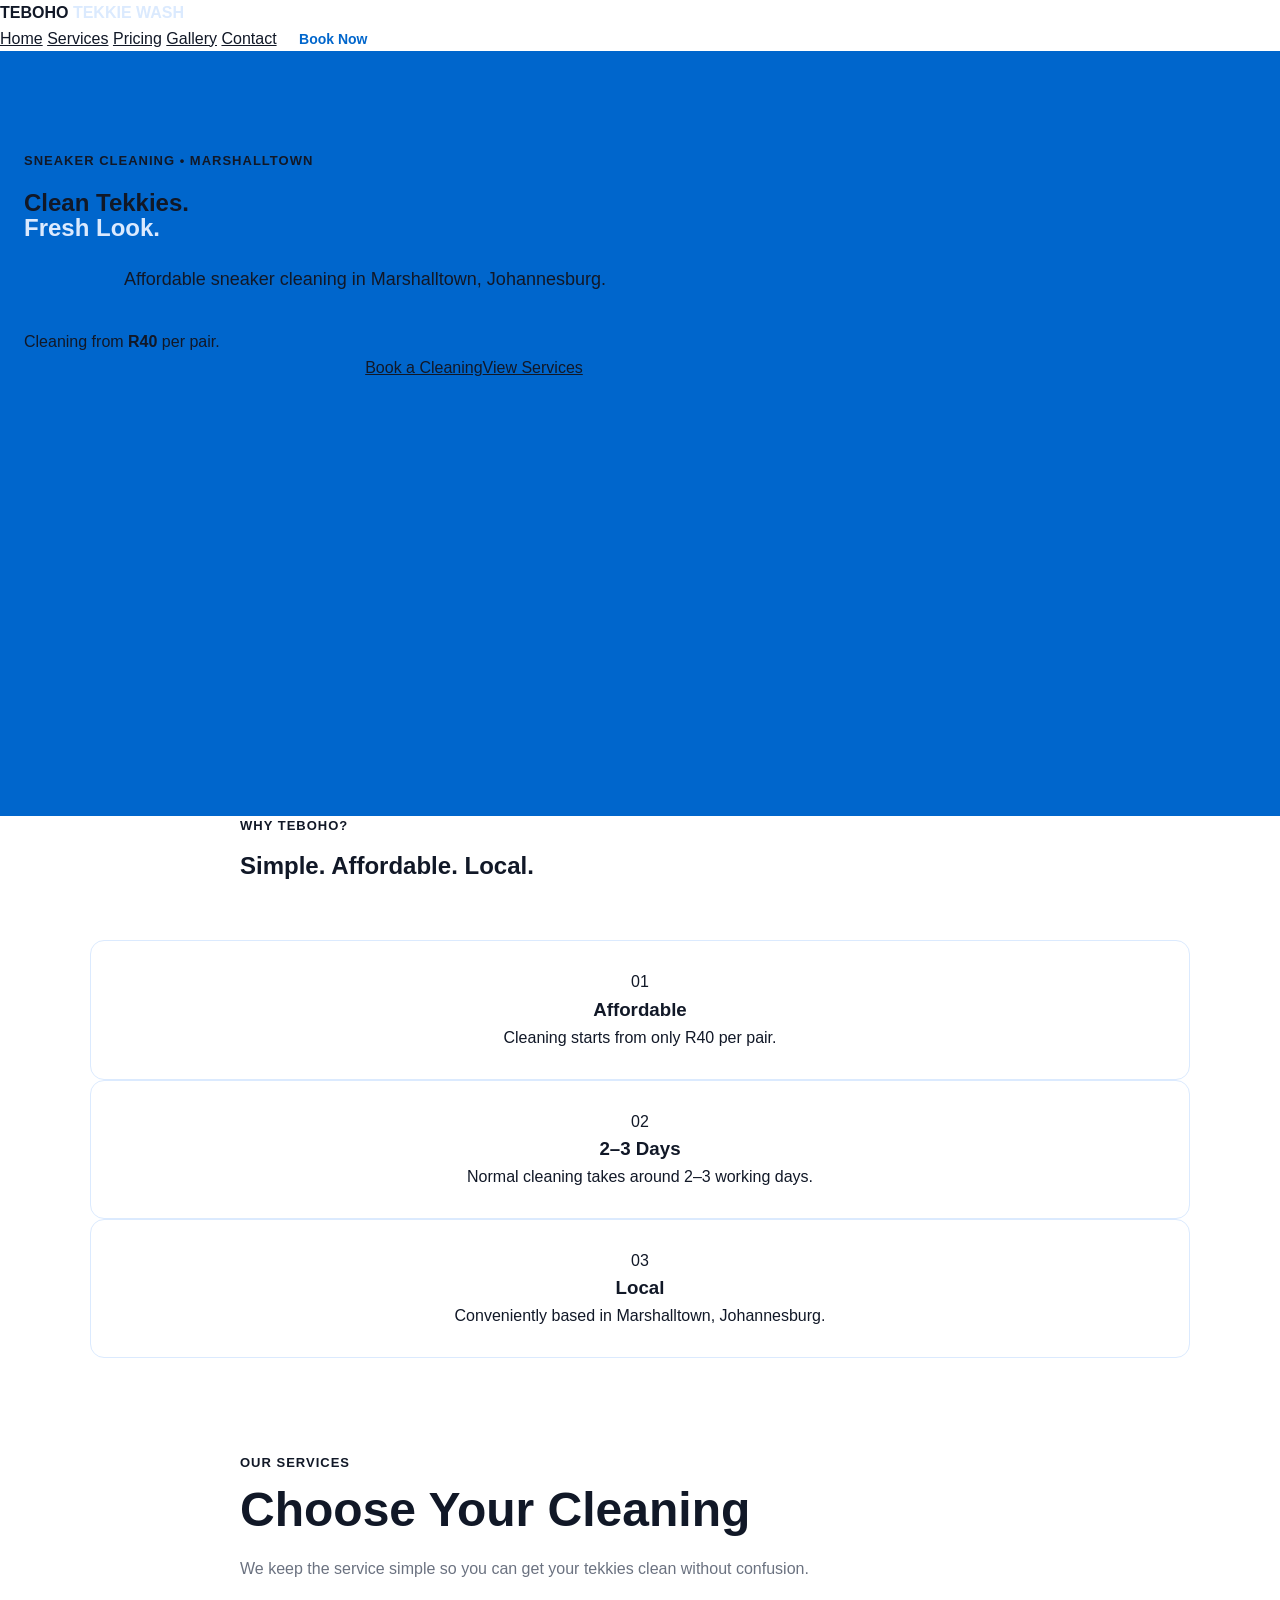
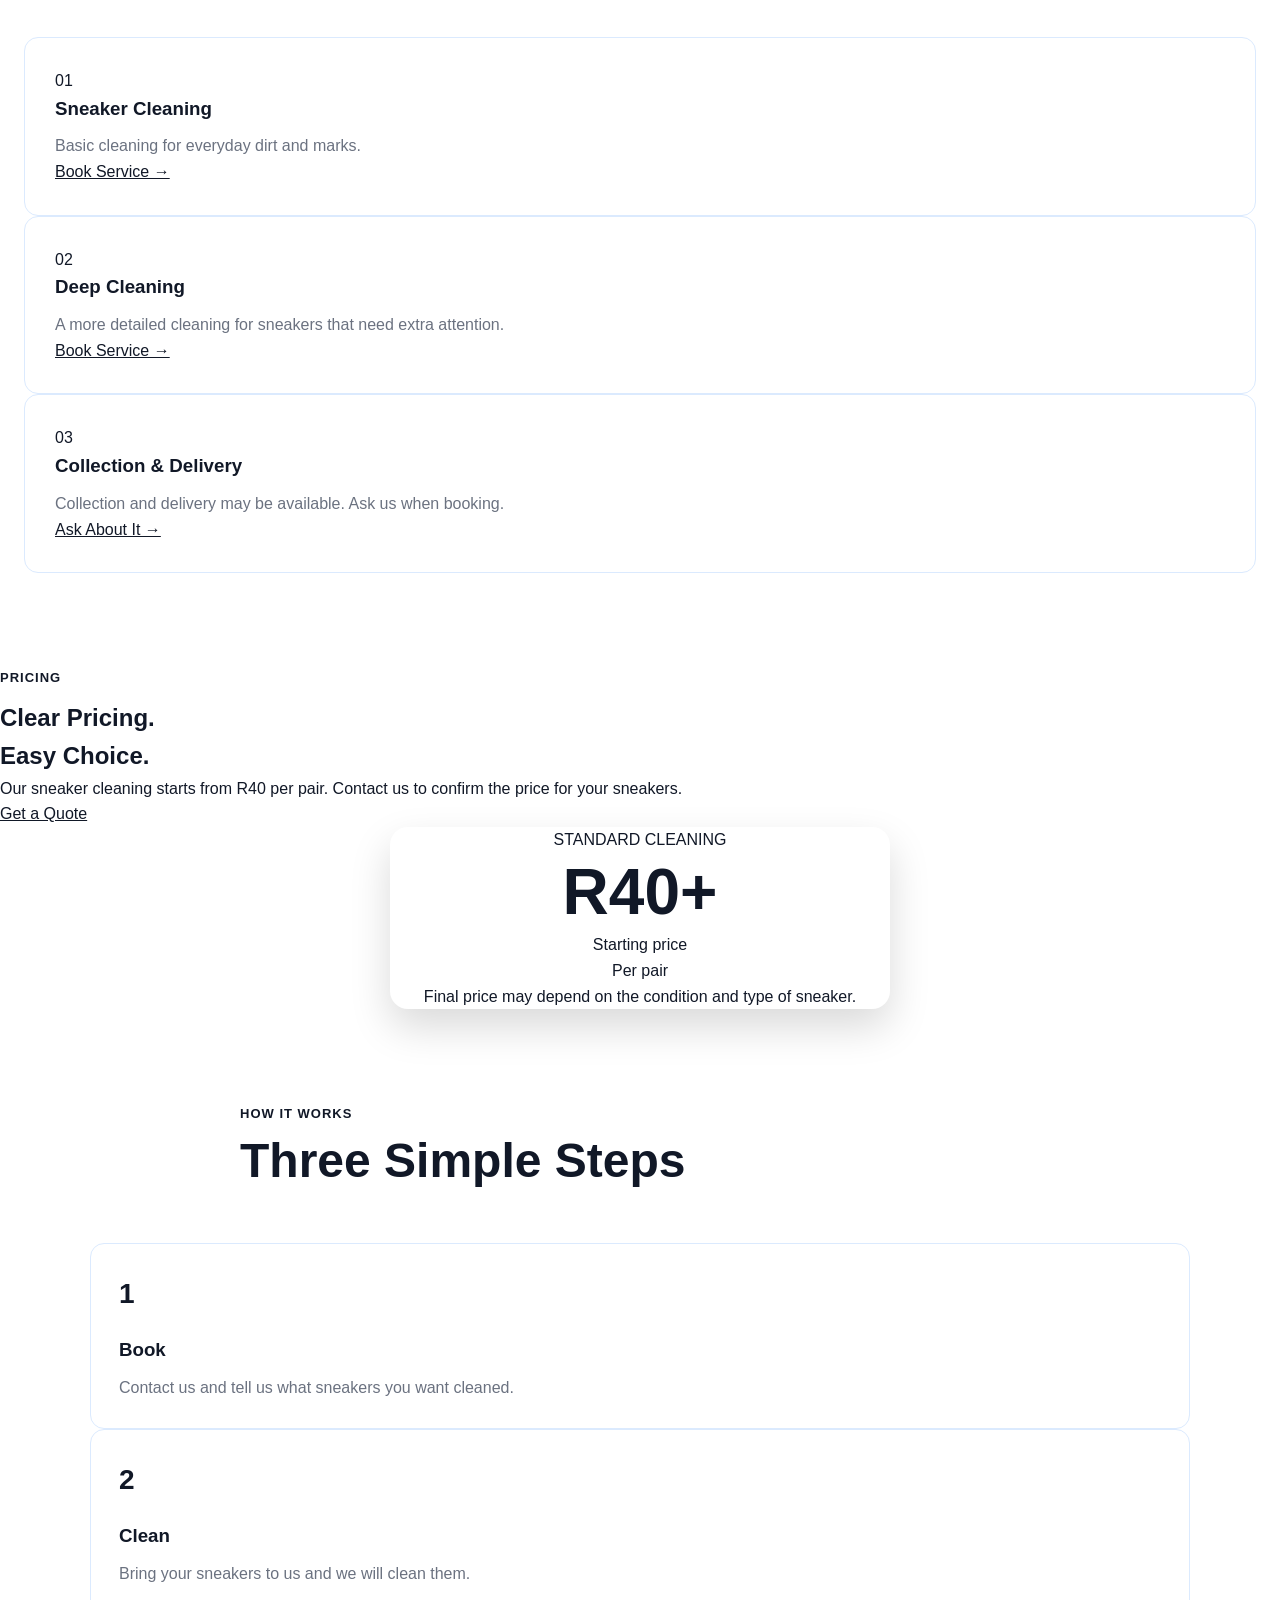
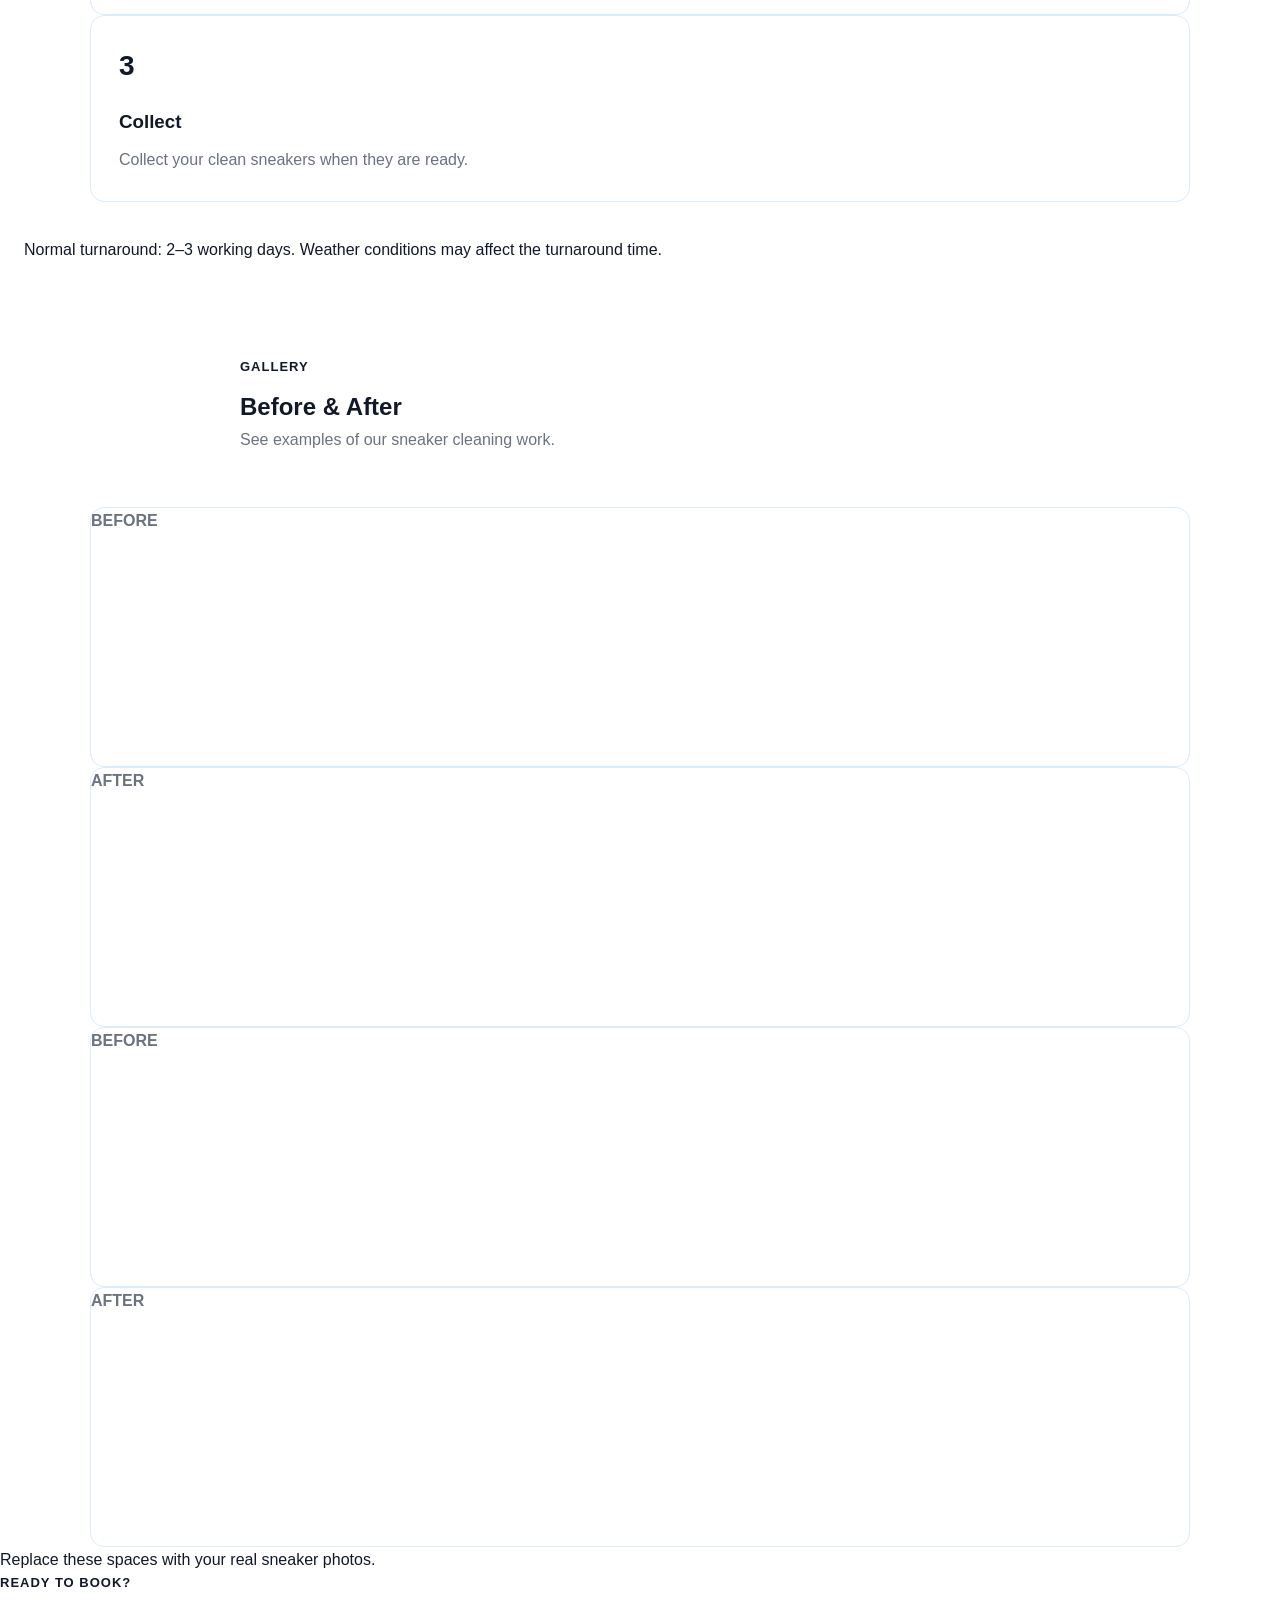
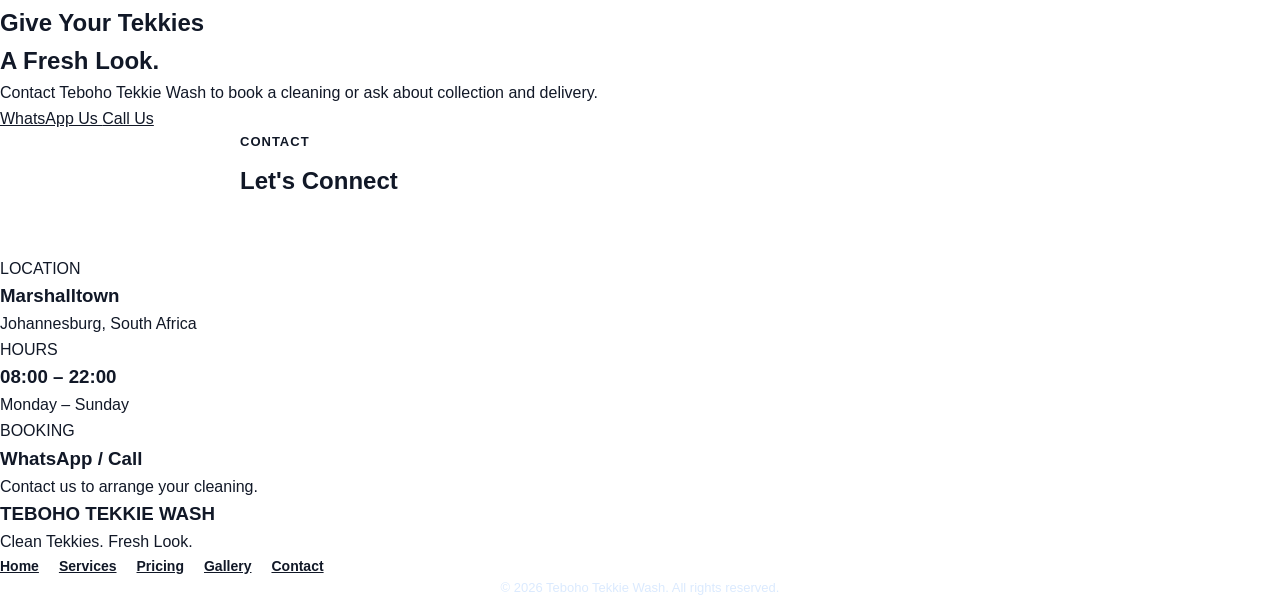
==== commit 9b225131: "Update index.html" ====
--- a/index.html
+++ b/index.html
@@ -1,682 +1,522 @@
 <!DOCTYPE html>
 <html lang="en">
-
 <head>
     <meta charset="UTF-8">
-
     <meta name="viewport" content="width=device-width, initial-scale=1.0">
 
-    <meta
-        name="description"
-        content="Teboho Tekkie Wash provides affordable sneaker cleaning services in Marshalltown, Johannesburg. Cleaning starts from R40."
-    >
-
-    <title>Teboho Tekkie Wash | Sneaker Cleaning Johannesburg</title>
+    <title>Teboho Tekkie Wash | Sneaker Cleaning in Marshalltown</title>
+
+    <meta name="description" content="Teboho Tekkie Wash offers affordable sneaker cleaning in Marshalltown, Johannesburg. Cleaning from R40 per pair.">
 
     <link rel="stylesheet" href="style.css">
 </head>
 
 <body>
 
-    <!-- ================= NAVIGATION ================= -->
-
-    <header class="site-header">
-
-        <nav class="navbar">
+    <!-- ================= HEADER ================= -->
+
+    <header class="header">
+
+        <div class="container nav-container">
 
             <a href="#home" class="logo">
-                Teboho <span>Tekkie Wash</span>
+                TEBOHO <span>TEKKIE WASH</span>
             </a>
 
-            <ul class="nav-links">
-
-                <li>
-                    <a href="#home">Home</a>
-                </li>
-
-                <li>
-                    <a href="#services">Services</a>
-                </li>
-
-                <li>
-                    <a href="#pricing">Pricing</a>
-                </li>
-
-                <li>
-                    <a href="#gallery">Gallery</a>
-                </li>
-
-                <li>
-                    <a href="#faq">FAQ</a>
-                </li>
-
-                <li>
-                    <a href="#contact">Contact</a>
-                </li>
-
-            </ul>
-
-            <a href="#contact" class="nav-button">
-                Book Now
-            </a>
-
-        </nav>
-
-    </header>
-
-
-    <!-- ================= MAIN CONTENT ================= -->
-
-    <main>
-
-        <!-- ================= HERO ================= -->
-
-        <section class="hero" id="home">
-
-            <div class="hero-content">
-
-                <p class="hero-label">
-                    Sneaker Cleaning • Marshalltown • Johannesburg
-                </p>
-
-                <h1>
-                    Bring Your Tekkies
-                    <span>Back to Life.</span>
-                </h1>
-
-                <p class="hero-text">
-                    Affordable sneaker cleaning for customers in and around
-                    Marshalltown, Johannesburg. Cleaning starts from
-                    <strong>R40</strong>.
-                </p>
-
-                <div class="hero-buttons">
-
-                    <a href="#contact" class="btn btn-primary">
-                        Book a Cleaning
-                    </a>
-
-                    <a href="#pricing" class="btn btn-secondary">
-                        View Pricing
-                    </a>
-
-                </div>
-
-                <div class="hero-info">
-
-                    <div>
-                        <strong>R40+</strong>
-                        <span>Starting price</span>
-                    </div>
-
-                    <div>
-                        <strong>2–3 Days</strong>
-                        <span>Normal turnaround</span>
-                    </div>
-
-                    <div>
-                        <strong>08:00–22:00</strong>
-                        <span>Monday–Sunday</span>
-                    </div>
-
-                </div>
-
-            </div>
-
-        </section>
-
-
-        <!-- ================= ABOUT ================= -->
-
-        <section class="section about" id="about">
-
-            <div class="section-heading">
-
-                <p class="section-label">
-                    About Us
-                </p>
-
-                <h2>
-                    A growing local sneaker cleaning business.
-                </h2>
-
-                <p>
-                    Teboho Tekkie Wash is a growing sneaker cleaning business
-                    based at Live Easy Anderson in Marshalltown, Johannesburg.
-                    We provide affordable cleaning services for customers who
-                    want their sneakers looking fresh and well cared for.
-                </p>
-
-            </div>
-
-            <div class="about-grid">
-
-                <article class="info-card">
-
-                    <h3>Our Mission</h3>
-
-                    <p>
-                        To provide affordable and convenient sneaker cleaning
-                        services while building a trusted local business.
-                    </p>
-
-                </article>
-
-                <article class="info-card">
-
-                    <h3>Our Service</h3>
-
-                    <p>
-                        Customers can bring their sneakers to us or arrange
-                        collection and delivery where available.
-                    </p>
-
-                </article>
-
-                <article class="info-card">
-
-                    <h3>Our Approach</h3>
-
-                    <p>
-                        We focus on careful cleaning, clear pricing,
-                        customer communication, and reliable turnaround times.
-                    </p>
-
-                </article>
-
-            </div>
-
-        </section>
-
-
-        <!-- ================= SERVICES ================= -->
-
-        <section class="section services" id="services">
-
-            <div class="section-heading centered">
-
-                <p class="section-label">
-                    Our Services
-                </p>
-
-                <h2>
-                    Cleaning for the shoes you wear every day.
-                </h2>
-
-            </div>
-
-            <div class="cards-grid">
-
-                <article class="service-card">
-
-                    <div class="service-icon">
-                        👟
-                    </div>
-
-                    <h3>Sneaker Cleaning</h3>
-
-                    <p>
-                        Cleaning service for everyday sneakers and
-                        casual footwear.
-                    </p>
-
-                </article>
-
-                <article class="service-card">
-
-                    <div class="service-icon">
-                        🏃
-                    </div>
-
-                    <h3>Sports Shoes</h3>
-
-                    <p>
-                        Cleaning for sports and active footwear.
-                    </p>
-
-                </article>
-
-                <article class="service-card">
-
-                    <div class="service-icon">
-                        ✨
-                    </div>
-
-                    <h3>Deep Cleaning</h3>
-
-                    <p>
-                        For sneakers that need more attention because
-                        they are heavily dirty.
-                    </p>
-
-                </article>
-
-                <article class="service-card">
-
-                    <div class="service-icon">
-                        🚗
-                    </div>
-
-                    <h3>Collection & Delivery</h3>
-
-                    <p>
-                        Collection and delivery can be arranged where
-                        available.
-                    </p>
-
-                </article>
-
-            </div>
-
-        </section>
-
-
-        <!-- ================= PRICING ================= -->
-
-        <section class="section pricing" id="pricing">
-
-            <div class="section-heading centered">
-
-                <p class="section-label">
-                    Pricing
-                </p>
-
-                <h2>
-                    Simple and affordable.
-                </h2>
-
-            </div>
-
-            <div class="price-card">
-
-                <p class="price-label">
-                    Starting from
-                </p>
-
-                <div class="price">
-                    R40
-                </div>
-
-                <p>
-                    Standard sneaker cleaning
-                </p>
-
-                <p class="price-note">
-                    Very dirty sneakers may cost more depending on their condition.
-                    Any additional cost should be discussed before cleaning.
-                </p>
-
-                <a href="#contact" class="btn btn-primary">
-                    Book Now
-                </a>
-
-            </div>
-
-        </section>
-
-
-        <!-- ================= HOW IT WORKS ================= -->
-
-        <section class="section how-it-works" id="how-it-works">
-
-            <div class="section-heading centered">
-
-                <p class="section-label">
-                    How It Works
-                </p>
-
-                <h2>
-                    Simple from start to finish.
-                </h2>
-
-            </div>
-
-            <div class="steps">
-
-                <article class="step">
-
-                    <div class="step-number">
-                        01
-                    </div>
-
-                    <h3>Book</h3>
-
-                    <p>
-                        Contact us and tell us what sneakers you would
-                        like cleaned.
-                    </p>
-
-                </article>
-
-                <article class="step">
-
-                    <div class="step-number">
-                        02
-                    </div>
-
-                    <h3>Drop Off or Collection</h3>
-
-                    <p>
-                        Bring your sneakers to us or arrange collection
-                        where available.
-                    </p>
-
-                </article>
-
-                <article class="step">
-
-                    <div class="step-number">
-                        03
-                    </div>
-
-                    <h3>Cleaning</h3>
-
-                    <p>
-                        Your sneakers are cleaned and prepared for return.
-                    </p>
-
-                </article>
-
-                <article class="step">
-
-                    <div class="step-number">
-                        04
-                    </div>
-
-                    <h3>Return</h3>
-
-                    <p>
-                        Collection or delivery is arranged when your
-                        sneakers are ready.
-                    </p>
-
-                </article>
-
-            </div>
-
-            <p class="turnaround">
-                Normal turnaround is <strong>2–3 working days</strong>.
-                This can change depending on weather conditions,
-                workload, and delivery arrangements.
-            </p>
-
-        </section>
-
-
-        <!-- ================= GALLERY ================= -->
-
-        <section class="section gallery" id="gallery">
-
-            <div class="section-heading centered">
-
-                <p class="section-label">
-                    Gallery
-                </p>
-
-                <h2>
-                    Our work speaks for itself.
-                </h2>
-
-                <p>
-                    Real before-and-after photos will be added here.
-                </p>
-
-            </div>
-
-            <div class="gallery-grid">
-
-                <div class="gallery-placeholder">
-                    Before Photo
-                </div>
-
-                <div class="gallery-placeholder">
-                    After Photo
-                </div>
-
-                <div class="gallery-placeholder">
-                    Before Photo
-                </div>
-
-                <div class="gallery-placeholder">
-                    After Photo
-                </div>
-
-            </div>
-
-        </section>
-
-
-        <!-- ================= WHY CHOOSE US ================= -->
-
-        <section class="section why-us">
-
-            <div class="section-heading centered">
-
-                <p class="section-label">
-                    Why Choose Us
-                </p>
-
-                <h2>
-                    Affordable, local and convenient.
-                </h2>
-
-            </div>
-
-            <div class="benefits">
-
-                <div class="benefit">
-                    <strong>R40+</strong>
-                    <span>Starting price</span>
-                </div>
-
-                <div class="benefit">
-                    <strong>2–3 Days</strong>
-                    <span>Normal turnaround</span>
-                </div>
-
-                <div class="benefit">
-                    <strong>7 Days</strong>
-                    <span>Open Monday to Sunday</span>
-                </div>
-
-                <div class="benefit">
-                    <strong>Local</strong>
-                    <span>Marshalltown, Johannesburg</span>
-                </div>
-
-            </div>
-
-        </section>
-
-
-        <!-- ================= FAQ ================= -->
-
-        <section class="section faq" id="faq">
-
-            <div class="section-heading centered">
-
-                <p class="section-label">
-                    Frequently Asked Questions
-                </p>
-
-                <h2>
-                    Questions customers may have.
-                </h2>
-
-            </div>
-
-            <div class="faq-list">
-
-                <details>
-
-                    <summary>
-                        How much does sneaker cleaning cost?
-                    </summary>
-
-                    <p>
-                        Standard cleaning starts from R40.
-                        Very dirty sneakers may cost more depending
-                        on their condition.
-                    </p>
-
-                </details>
-
-                <details>
-
-                    <summary>
-                        How long does cleaning take?
-                    </summary>
-
-                    <p>
-                        Normal turnaround is 2–3 working days.
-                        Timing may vary depending on weather conditions,
-                        workload, and delivery arrangements.
-                    </p>
-
-                </details>
-
-                <details>
-
-                    <summary>
-                        Can I bring my sneakers to you?
-                    </summary>
-
-                    <p>
-                        Yes. Customers can bring their sneakers to the
-                        business location at Live Easy Anderson in Marshalltown.
-                    </p>
-
-                </details>
-
-                <details>
-
-                    <summary>
-                        Do you collect and deliver sneakers?
-                    </summary>
-
-                    <p>
-                        Collection and delivery can be arranged where available.
-                        Contact us for the current arrangement.
-                    </p>
-
-                </details>
-
-                <details>
-
-                    <summary>
-                        What are your opening hours?
-                    </summary>
-
-                    <p>
-                        We are available Monday to Sunday from 08:00 to 22:00.
-                    </p>
-
-                </details>
-
-            </div>
-
-        </section>
-
-
-        <!-- ================= CONTACT ================= -->
-
-        <section class="section contact" id="contact">
-
-            <div class="contact-card">
-
-                <div class="contact-content">
-
-                    <p class="section-label">
-                        Let's Connect
-                    </p>
-
-                    <h2>
-                        Ready to clean your tekkies?
-                    </h2>
-
-                    <p>
-                        Contact Teboho Tekkie Wash to ask about pricing,
-                        collection, delivery, or to book a cleaning.
-                    </p>
-
-                    <div class="contact-buttons">
-
-                        <!-- Add the real WhatsApp number later -->
-                        <a href="#" class="btn btn-whatsapp">
-                            WhatsApp Us
-                        </a>
-
-                        <!-- Add the real phone number later -->
-                        <a href="#" class="btn btn-secondary">
-                            Call Us
-                        </a>
-
-                    </div>
-
-                    <div class="contact-details">
-
-                        <p>
-                            <strong>Location:</strong>
-                            Live Easy Anderson, Marshalltown, Johannesburg
-                        </p>
-
-                        <p>
-                            <strong>Hours:</strong>
-                            Monday–Sunday, 08:00–22:00
-                        </p>
-
-                    </div>
-
-                </div>
-
-                <div class="map-placeholder">
-                    Google Maps
-                </div>
-
-            </div>
-
-        </section>
-
-    </main>
-
-
-    <!-- ================= FOOTER ================= -->
-
-    <footer class="site-footer">
-
-        <div class="footer-inner">
-
-            <div>
-
-                <h3>
-                    Teboho Tekkie Wash
-                </h3>
-
-                <p>
-                    Affordable sneaker cleaning in Marshalltown, Johannesburg.
-                </p>
-
-            </div>
-
-            <div class="footer-links">
-
+            <nav class="nav">
                 <a href="#home">Home</a>
                 <a href="#services">Services</a>
                 <a href="#pricing">Pricing</a>
+                <a href="#gallery">Gallery</a>
                 <a href="#contact">Contact</a>
-
-            </div>
+                <a href="#booking" class="nav-button">Book Now</a>
+            </nav>
 
         </div>
 
-        <p class="copyright">
-            © 2026 Teboho Tekkie Wash. All rights reserved.
-        </p>
+    </header>
+
+
+    <!-- ================= HERO ================= -->
+
+    <main>
+
+        <section id="home" class="hero">
+
+            <div class="container hero-content">
+
+                <p class="hero-label">SNEAKER CLEANING • MARSHALLTOWN</p>
+
+                <h1>
+                    Clean Tekkies.<br>
+                    <span>Fresh Look.</span>
+                </h1>
+
+                <p class="hero-text">
+                    Affordable sneaker cleaning in Marshalltown, Johannesburg.
+                </p>
+
+                <p class="price-text">
+                    Cleaning from <strong>R40</strong> per pair.
+                </p>
+
+                <div class="hero-buttons">
+
+                    <a href="#booking" class="button primary-button">
+                        Book a Cleaning
+                    </a>
+
+                    <a href="#services" class="button secondary-button">
+                        View Services
+                    </a>
+
+                </div>
+
+            </div>
+
+        </section>
+
+
+        <!-- ================= WHY US ================= -->
+
+        <section class="why-us">
+
+            <div class="container">
+
+                <div class="section-heading">
+                    <p class="section-label">WHY TEBOHO?</p>
+                    <h2>Simple. Affordable. Local.</h2>
+                </div>
+
+                <div class="benefits">
+
+                    <div class="benefit">
+                        <div class="benefit-number">01</div>
+                        <h3>Affordable</h3>
+                        <p>Cleaning starts from only R40 per pair.</p>
+                    </div>
+
+                    <div class="benefit">
+                        <div class="benefit-number">02</div>
+                        <h3>2–3 Days</h3>
+                        <p>Normal cleaning takes around 2–3 working days.</p>
+                    </div>
+
+                    <div class="benefit">
+                        <div class="benefit-number">03</div>
+                        <h3>Local</h3>
+                        <p>Conveniently based in Marshalltown, Johannesburg.</p>
+                    </div>
+
+                </div>
+
+            </div>
+
+        </section>
+
+
+        <!-- ================= SERVICES ================= -->
+
+        <section id="services" class="section">
+
+            <div class="container">
+
+                <div class="section-heading">
+
+                    <p class="section-label">OUR SERVICES</p>
+
+                    <h2>Choose Your Cleaning</h2>
+
+                    <p>
+                        We keep the service simple so you can get your tekkies
+                        clean without confusion.
+                    </p>
+
+                </div>
+
+
+                <div class="services-grid">
+
+                    <article class="service-card">
+
+                        <span class="service-number">01</span>
+
+                        <h3>Sneaker Cleaning</h3>
+
+                        <p>
+                            Basic cleaning for everyday dirt and marks.
+                        </p>
+
+                        <a href="#booking">Book Service →</a>
+
+                    </article>
+
+
+                    <article class="service-card">
+
+                        <span class="service-number">02</span>
+
+                        <h3>Deep Cleaning</h3>
+
+                        <p>
+                            A more detailed cleaning for sneakers that need
+                            extra attention.
+                        </p>
+
+                        <a href="#booking">Book Service →</a>
+
+                    </article>
+
+
+                    <article class="service-card">
+
+                        <span class="service-number">03</span>
+
+                        <h3>Collection & Delivery</h3>
+
+                        <p>
+                            Collection and delivery may be available.
+                            Ask us when booking.
+                        </p>
+
+                        <a href="#booking">Ask About It →</a>
+
+                    </article>
+
+                </div>
+
+            </div>
+
+        </section>
+
+
+        <!-- ================= PRICING ================= -->
+
+        <section id="pricing" class="pricing-section">
+
+            <div class="container pricing-container">
+
+                <div class="pricing-text">
+
+                    <p class="section-label">PRICING</p>
+
+                    <h2>Clear Pricing.<br>Easy Choice.</h2>
+
+                    <p>
+                        Our sneaker cleaning starts from R40 per pair.
+                        Contact us to confirm the price for your sneakers.
+                    </p>
+
+                    <a href="#booking" class="button primary-button">
+                        Get a Quote
+                    </a>
+
+                </div>
+
+
+                <div class="price-card">
+
+                    <p>STANDARD CLEANING</p>
+
+                    <div class="price">
+                        R40<span>+</span>
+                    </div>
+
+                    <p>
+                        Starting price<br>
+                        Per pair
+                    </p>
+
+                    <div class="price-line"></div>
+
+                    <p class="small-text">
+                        Final price may depend on the condition
+                        and type of sneaker.
+                    </p>
+
+                </div>
+
+            </div>
+
+        </section>
+
+
+        <!-- ================= HOW IT WORKS ================= -->
+
+        <section class="section">
+
+            <div class="container">
+
+                <div class="section-heading">
+
+                    <p class="section-label">HOW IT WORKS</p>
+
+                    <h2>Three Simple Steps</h2>
+
+                </div>
+
+
+                <div class="steps">
+
+                    <div class="step">
+
+                        <div class="step-number">1</div>
+
+                        <h3>Book</h3>
+
+                        <p>
+                            Contact us and tell us what sneakers you want
+                            cleaned.
+                        </p>
+
+                    </div>
+
+
+                    <div class="step">
+
+                        <div class="step-number">2</div>
+
+                        <h3>Clean</h3>
+
+                        <p>
+                            Bring your sneakers to us and we will clean them.
+                        </p>
+
+                    </div>
+
+
+                    <div class="step">
+
+                        <div class="step-number">3</div>
+
+                        <h3>Collect</h3>
+
+                        <p>
+                            Collect your clean sneakers when they are ready.
+                        </p>
+
+                    </div>
+
+                </div>
+
+                <p class="turnaround-note">
+                    Normal turnaround: 2–3 working days. Weather conditions
+                    may affect the turnaround time.
+                </p>
+
+            </div>
+
+        </section>
+
+
+        <!-- ================= GALLERY ================= -->
+
+        <section id="gallery" class="gallery-section">
+
+            <div class="container">
+
+                <div class="section-heading">
+
+                    <p class="section-label">GALLERY</p>
+
+                    <h2>Before & After</h2>
+
+                    <p>
+                        See examples of our sneaker cleaning work.
+                    </p>
+
+                </div>
+
+
+                <div class="gallery-grid">
+
+                    <div class="gallery-item">
+
+                        <div class="gallery-placeholder">
+                            BEFORE
+                        </div>
+
+                    </div>
+
+
+                    <div class="gallery-item">
+
+                        <div class="gallery-placeholder">
+                            AFTER
+                        </div>
+
+                    </div>
+
+
+                    <div class="gallery-item">
+
+                        <div class="gallery-placeholder">
+                            BEFORE
+                        </div>
+
+                    </div>
+
+
+                    <div class="gallery-item">
+
+                        <div class="gallery-placeholder">
+                            AFTER
+                        </div>
+
+                    </div>
+
+                </div>
+
+                <p class="gallery-note">
+                    Replace these spaces with your real sneaker photos.
+                </p>
+
+            </div>
+
+        </section>
+
+
+        <!-- ================= BOOKING ================= -->
+
+        <section id="booking" class="booking-section">
+
+            <div class="container booking-container">
+
+                <div class="booking-content">
+
+                    <p class="section-label">READY TO BOOK?</p>
+
+                    <h2>Give Your Tekkies<br>A Fresh Look.</h2>
+
+                    <p>
+                        Contact Teboho Tekkie Wash to book a cleaning
+                        or ask about collection and delivery.
+                    </p>
+
+                    <div class="booking-buttons">
+
+                        <!-- Replace the number below with the real WhatsApp number -->
+
+                        <a href="https://wa.me/27000000000"
+                           class="button whatsapp-button"
+                           target="_blank">
+                            WhatsApp Us
+                        </a>
+
+                        <!-- Replace the number below with the real phone number -->
+
+                        <a href="tel:+27000000000"
+                           class="button call-button">
+                            Call Us
+                        </a>
+
+                    </div>
+
+                </div>
+
+            </div>
+
+        </section>
+
+
+        <!-- ================= CONTACT ================= -->
+
+        <section id="contact" class="contact-section">
+
+            <div class="container">
+
+                <div class="section-heading">
+
+                    <p class="section-label">CONTACT</p>
+
+                    <h2>Let's Connect</h2>
+
+                </div>
+
+
+                <div class="contact-grid">
+
+                    <div class="contact-item">
+
+                        <span>LOCATION</span>
+
+                        <h3>Marshalltown</h3>
+
+                        <p>Johannesburg, South Africa</p>
+
+                    </div>
+
+
+                    <div class="contact-item">
+
+                        <span>HOURS</span>
+
+                        <h3>08:00 – 22:00</h3>
+
+                        <p>Monday – Sunday</p>
+
+                    </div>
+
+
+                    <div class="contact-item">
+
+                        <span>BOOKING</span>
+
+                        <h3>WhatsApp / Call</h3>
+
+                        <p>Contact us to arrange your cleaning.</p>
+
+                    </div>
+
+                </div>
+
+            </div>
+
+        </section>
+
+    </main>
+
+
+    <!-- ================= FOOTER ================= -->
+
+    <footer class="footer">
+
+        <div class="container footer-content">
+
+            <div>
+
+                <h3>TEBOHO TEKKIE WASH</h3>
+
+                <p>
+                    Clean Tekkies. Fresh Look.
+                </p>
+
+            </div>
+
+
+            <div class="footer-links">
+
+                <a href="#home">Home</a>
+                <a href="#services">Services</a>
+                <a href="#pricing">Pricing</a>
+                <a href="#gallery">Gallery</a>
+                <a href="#contact">Contact</a>
+
+            </div>
+
+        </div>
+
+
+        <div class="container copyright">
+
+            <p>
+                © 2026 Teboho Tekkie Wash. All rights reserved.
+            </p>
+
+        </div>
 
     </footer>
 
-    <script src="script.js"></script>
 
 </body>
-
 </html>
--- a/style.css
+++ b/style.css
@@ -1,815 +1,1114 @@
 /* =========================
-   RESET
+RESET
 ========================= */
 
 * {
-    margin: 0;
-    padding: 0;
-    box-sizing: border-box;
-}
+  margin: 0;
+  padding: 0;
+  box-sizing: border-box;
+  }
 
 html {
-    scroll-behavior: smooth;
+scroll-behavior: smooth;
 }
 
 body {
-    font-family: Arial, Helvetica, sans-serif;
-    background: #f8fafc;
-    color: #111827;
-    line-height: 1.6;
+font-family: Arial, Helvetica, sans-serif;
+background: #ffffff;
+color: #111827;
+line-height: 1.6;
 }
 
 a {
-    color: inherit;
+color: inherit;
 }
 
 img {
-    max-width: 100%;
-    display: block;
-}
-
-
-/* =========================
-   VARIABLES
+max-width: 100%;
+display: block;
+}
+
+/* =========================
+COLOUR VARIABLES
 ========================= */
 
 :root {
-    --primary: #2563eb;
-    --primary-dark: #1d4ed8;
-    --dark: #111827;
-    --text: #374151;
-    --muted: #6b7280;
-    --light: #f8fafc;
-    --white: #ffffff;
-    --border: #e5e7eb;
-    --green: #22c55e;
-}
-
-
-/* =========================
-   NAVIGATION
+--blue: #0066cc;
+--blue-dark: #004c99;
+--blue-light: #eaf4ff;
+
+```
+--white: #ffffff;
+--dark: #111827;
+--text: #374151;
+--muted: #6b7280;
+--border: #dbeafe;
+
+--green: #22c55e;
+```
+
+}
+
+/* =========================
+NAVIGATION
 ========================= */
 
 .site-header {
-    position: sticky;
-    top: 0;
-    z-index: 1000;
-    background: rgba(255, 255, 255, 0.96);
-    border-bottom: 1px solid var(--border);
+position: sticky;
+top: 0;
+z-index: 1000;
+
+```
+background: var(--blue);
+
+box-shadow: 0 3px 12px rgba(0, 0, 0, 0.12);
+```
+
 }
 
 .navbar {
-    max-width: 1200px;
-    margin: 0 auto;
-    padding: 18px 24px;
-
-    display: flex;
-    justify-content: space-between;
-    align-items: center;
-    gap: 30px;
+max-width: 1200px;
+margin: 0 auto;
+
+```
+min-height: 74px;
+padding: 16px 24px;
+
+display: flex;
+justify-content: space-between;
+align-items: center;
+gap: 25px;
+```
+
 }
 
 .logo {
-    text-decoration: none;
-    font-size: 24px;
-    font-weight: 800;
-    color: var(--dark);
+color: var(--white);
+text-decoration: none;
+
+```
+font-size: 24px;
+font-weight: 800;
+white-space: nowrap;
+```
+
 }
 
 .logo span {
-    color: var(--primary);
+color: #dbeafe;
 }
 
 .nav-links {
-    list-style: none;
-
-    display: flex;
-    align-items: center;
-    gap: 24px;
+list-style: none;
+
+```
+display: flex;
+align-items: center;
+gap: 25px;
+```
+
 }
 
 .nav-links a {
-    text-decoration: none;
-    color: var(--text);
-    font-size: 14px;
-    font-weight: 600;
-    transition: 0.3s;
+color: var(--white);
+text-decoration: none;
+
+```
+font-size: 14px;
+font-weight: 700;
+
+transition: 0.3s ease;
+```
+
 }
 
 .nav-links a:hover {
-    color: var(--primary);
-}
-
-
-/* =========================
-   HERO
+color: #dbeafe;
+}
+
+.nav-button {
+padding: 10px 18px;
+
+```
+background: var(--white);
+color: var(--blue);
+
+text-decoration: none;
+border-radius: 7px;
+
+font-size: 14px;
+font-weight: 700;
+
+white-space: nowrap;
+
+transition: 0.3s ease;
+```
+
+}
+
+.nav-button:hover {
+background: var(--blue-light);
+transform: translateY(-2px);
+}
+
+/* =========================
+HERO
 ========================= */
 
 .hero {
-    min-height: 88vh;
-    padding: 100px 24px;
-
-    display: flex;
-    align-items: center;
-    justify-content: center;
-
-    background:
-        linear-gradient(
-            135deg,
-            #eff6ff 0%,
-            #ffffff 60%,
-            #f0fdf4 100%
-        );
+min-height: 85vh;
+padding: 100px 24px;
+
+```
+display: flex;
+align-items: center;
+justify-content: center;
+
+background: var(--blue);
+color: var(--white);
+```
+
 }
 
 .hero-content {
-    width: 100%;
-    max-width: 900px;
-    text-align: center;
+width: 100%;
+max-width: 900px;
+
+```
+text-align: center;
+```
+
 }
 
 .hero-label {
-    margin-bottom: 20px;
-
-    color: var(--primary);
-    font-size: 14px;
-    font-weight: 800;
-    text-transform: uppercase;
-    letter-spacing: 1px;
+margin-bottom: 18px;
+
+```
+color: #dbeafe;
+
+font-size: 13px;
+font-weight: 800;
+
+text-transform: uppercase;
+letter-spacing: 1px;
+```
+
 }
 
 .hero h1 {
-    font-size: clamp(42px, 7vw, 76px);
-    line-height: 1.05;
-    margin-bottom: 25px;
-    color: var(--dark);
+margin-bottom: 25px;
+
+```
+font-size: clamp(42px, 7vw, 76px);
+line-height: 1.05;
+
+color: var(--white);
+```
+
 }
 
 .hero h1 span {
-    display: block;
-    color: var(--primary);
+display: block;
+color: #dbeafe;
 }
 
 .hero-text {
-    max-width: 700px;
-    margin: 0 auto 35px;
-
-    color: var(--text);
-    font-size: 18px;
+max-width: 700px;
+margin: 0 auto 35px;
+
+```
+color: #f8fbff;
+font-size: 18px;
+```
+
 }
 
 .hero-buttons {
-    display: flex;
-    justify-content: center;
-    gap: 15px;
-    flex-wrap: wrap;
-    margin-bottom: 55px;
-}
+display: flex;
+justify-content: center;
+align-items: center;
+
+```
+gap: 15px;
+flex-wrap: wrap;
+
+margin-bottom: 55px;
+```
+
+}
+
+/* =========================
+BUTTONS
+========================= */
 
 .btn {
-    display: inline-block;
-
-    padding: 14px 24px;
-
-    border-radius: 8px;
-
-    font-size: 15px;
-    font-weight: 700;
-
-    text-decoration: none;
-
-    transition:
-        transform 0.3s ease,
-        box-shadow 0.3s ease,
-        background 0.3s ease;
+display: inline-block;
+
+```
+padding: 14px 24px;
+
+border-radius: 8px;
+
+font-size: 15px;
+font-weight: 700;
+
+text-decoration: none;
+
+transition:
+    transform 0.3s ease,
+    background 0.3s ease,
+    color 0.3s ease,
+    box-shadow 0.3s ease;
+```
+
 }
 
 .btn:hover {
-    transform: translateY(-3px);
-    box-shadow: 0 10px 25px rgba(0, 0, 0, 0.12);
+transform: translateY(-3px);
+
+```
+box-shadow:
+    0 10px 25px rgba(0, 0, 0, 0.14);
+```
+
 }
 
 .btn-primary {
-    background: var(--primary);
-    color: var(--white);
+background: var(--white);
+color: var(--blue);
 }
 
 .btn-primary:hover {
-    background: var(--primary-dark);
+background: var(--blue-light);
 }
 
 .btn-secondary {
-    background: var(--white);
-    color: var(--dark);
-    border: 1px solid var(--border);
+background: transparent;
+color: var(--white);
+
+```
+border: 1px solid var(--white);
+```
+
+}
+
+.btn-secondary:hover {
+background: var(--white);
+color: var(--blue);
 }
 
 .btn-whatsapp {
-    background: var(--green);
-    color: var(--white);
-}
+background: var(--green);
+color: var(--white);
+}
+
+/* =========================
+HERO INFORMATION
+========================= */
 
 .hero-info {
-    display: flex;
-    justify-content: center;
-    flex-wrap: wrap;
-    gap: 25px;
+display: flex;
+justify-content: center;
+align-items: stretch;
+
+```
+gap: 20px;
+flex-wrap: wrap;
+```
+
 }
 
 .hero-info div {
-    min-width: 150px;
-
-    display: flex;
-    flex-direction: column;
+min-width: 170px;
+
+```
+padding: 18px 20px;
+
+border: 1px solid rgba(255, 255, 255, 0.25);
+border-radius: 10px;
+
+background: rgba(255, 255, 255, 0.08);
+```
+
+}
+
+.hero-info strong,
+.hero-info span {
+display: block;
 }
 
 .hero-info strong {
-    font-size: 20px;
-    color: var(--dark);
+margin-bottom: 4px;
+
+```
+color: var(--white);
+font-size: 20px;
+```
+
 }
 
 .hero-info span {
-    color: var(--muted);
-    font-size: 13px;
-}
-
-
-/* =========================
-   GENERAL SECTIONS
+color: #dbeafe;
+font-size: 13px;
+}
+
+/* =========================
+GENERAL SECTIONS
 ========================= */
 
 .section {
-    padding: 100px 24px;
+padding: 95px 24px;
+background: var(--white);
 }
 
 .section-heading {
-    max-width: 800px;
-    margin: 0 auto 55px;
+max-width: 800px;
+margin: 0 auto 55px;
 }
 
 .section-heading.centered {
-    text-align: center;
+text-align: center;
 }
 
 .section-label {
-    margin-bottom: 10px;
-
-    color: var(--primary);
-    font-size: 13px;
-    font-weight: 800;
-    text-transform: uppercase;
-    letter-spacing: 1px;
+margin-bottom: 10px;
+
+```
+color: var(--blue);
+
+font-size: 13px;
+font-weight: 800;
+
+text-transform: uppercase;
+letter-spacing: 1px;
+```
+
 }
 
 .section h2 {
-    font-size: clamp(32px, 5vw, 48px);
-    line-height: 1.1;
-    margin-bottom: 20px;
-    color: var(--dark);
+margin-bottom: 20px;
+
+```
+color: var(--dark);
+
+font-size: clamp(32px, 5vw, 48px);
+line-height: 1.1;
+```
+
 }
 
 .section-heading > p:last-child {
-    color: var(--muted);
-}
-
-
-/* =========================
-   ABOUT
+color: var(--muted);
+}
+
+/* =========================
+ABOUT
 ========================= */
 
 .about {
-    background: var(--white);
+background: var(--white);
 }
 
 .about-grid {
-    max-width: 1100px;
-    margin: 0 auto;
-
-    display: grid;
-    grid-template-columns: repeat(3, 1fr);
-    gap: 25px;
+max-width: 1100px;
+margin: 0 auto;
+
+```
+display: grid;
+grid-template-columns: repeat(3, 1fr);
+gap: 25px;
+```
+
 }
 
 .info-card {
-    padding: 30px;
-
-    border: 1px solid var(--border);
-    border-radius: 14px;
-
-    background: var(--light);
-
-    transition: 0.3s;
+padding: 30px;
+
+```
+background: var(--white);
+
+border: 1px solid var(--border);
+border-radius: 14px;
+
+transition: 0.3s ease;
+```
+
 }
 
 .info-card:hover {
-    transform: translateY(-5px);
-    box-shadow: 0 12px 25px rgba(0, 0, 0, 0.08);
+transform: translateY(-5px);
+
+```
+border-color: var(--blue);
+
+box-shadow:
+    0 12px 25px rgba(0, 102, 204, 0.10);
+```
+
 }
 
 .info-card h3 {
-    margin-bottom: 12px;
-    color: var(--dark);
+margin-bottom: 12px;
+color: var(--blue);
 }
 
 .info-card p {
-    color: var(--muted);
-}
-
-
-/* =========================
-   SERVICES
+color: var(--muted);
+}
+
+/* =========================
+SERVICES
 ========================= */
 
 .services {
-    background: var(--light);
+background: #f8fbff;
 }
 
 .cards-grid {
-    max-width: 1100px;
-    margin: 0 auto;
-
-    display: grid;
-    grid-template-columns: repeat(4, 1fr);
-    gap: 20px;
+max-width: 1100px;
+margin: 0 auto;
+
+```
+display: grid;
+grid-template-columns: repeat(4, 1fr);
+gap: 20px;
+```
+
 }
 
 .service-card {
-    padding: 30px;
-
-    background: var(--white);
-
-    border: 1px solid var(--border);
-    border-radius: 14px;
-
-    transition: 0.3s;
+padding: 30px;
+
+```
+background: var(--white);
+
+border: 1px solid var(--border);
+border-radius: 14px;
+
+transition: 0.3s ease;
+```
+
 }
 
 .service-card:hover {
-    transform: translateY(-5px);
-    box-shadow: 0 12px 25px rgba(0, 0, 0, 0.08);
+transform: translateY(-5px);
+
+```
+border-color: var(--blue);
+
+box-shadow:
+    0 12px 25px rgba(0, 102, 204, 0.10);
+```
+
 }
 
 .service-icon {
-    width: 50px;
-    height: 50px;
-
-    display: flex;
-    align-items: center;
-    justify-content: center;
-
-    margin-bottom: 20px;
-
-    border-radius: 12px;
-
-    background: #eff6ff;
-
-    font-size: 24px;
+width: 52px;
+height: 52px;
+
+```
+margin-bottom: 20px;
+
+display: flex;
+align-items: center;
+justify-content: center;
+
+border-radius: 12px;
+
+background: var(--blue-light);
+
+font-size: 24px;
+```
+
 }
 
 .service-card h3 {
-    margin-bottom: 10px;
+margin-bottom: 10px;
+color: var(--dark);
 }
 
 .service-card p {
-    color: var(--muted);
-}
-
-
-/* =========================
-   PRICING
+color: var(--muted);
+}
+
+/* =========================
+PRICING
 ========================= */
 
 .pricing {
-    background: var(--white);
+background: var(--blue);
+}
+
+.pricing .section-label,
+.pricing h2 {
+color: var(--white);
 }
 
 .price-card {
-    max-width: 500px;
-    margin: 0 auto;
-
-    padding: 50px 30px;
-
-    text-align: center;
-
-    background: var(--dark);
-    color: var(--white);
-
-    border-radius: 18px;
-
-    box-shadow: 0 18px 40px rgba(17, 24, 39, 0.18);
+max-width: 500px;
+margin: 0 auto;
+
+```
+padding: 50px 30px;
+
+background: var(--white);
+
+color: var(--dark);
+
+text-align: center;
+
+border-radius: 18px;
+
+box-shadow:
+    0 18px 40px rgba(0, 0, 0, 0.15);
+```
+
 }
 
 .price-label {
-    color: #d1d5db;
+color: var(--muted);
 }
 
 .price {
-    margin: 8px 0;
-
-    font-size: 64px;
-    line-height: 1;
-    font-weight: 800;
-
-    color: var(--white);
+margin: 8px 0;
+
+```
+color: var(--blue);
+
+font-size: 64px;
+line-height: 1;
+font-weight: 800;
+```
+
 }
 
 .price-note {
-    max-width: 400px;
-    margin: 25px auto;
-
-    color: #d1d5db;
-    font-size: 14px;
-}
-
-
-/* =========================
-   HOW IT WORKS
+max-width: 420px;
+margin: 25px auto;
+
+```
+color: var(--muted);
+
+font-size: 14px;
+```
+
+}
+
+.price-card .btn-primary {
+background: var(--blue);
+color: var(--white);
+}
+
+.price-card .btn-primary:hover {
+background: var(--blue-dark);
+}
+
+/* =========================
+HOW IT WORKS
 ========================= */
 
 .how-it-works {
-    background: var(--light);
+background: var(--white);
 }
 
 .steps {
-    max-width: 1100px;
-    margin: 0 auto 35px;
-
-    display: grid;
-    grid-template-columns: repeat(4, 1fr);
-    gap: 20px;
+max-width: 1100px;
+margin: 0 auto 35px;
+
+```
+display: grid;
+grid-template-columns: repeat(4, 1fr);
+gap: 20px;
+```
+
 }
 
 .step {
-    padding: 25px;
-
-    background: var(--white);
-
-    border-radius: 14px;
-    border: 1px solid var(--border);
+padding: 28px;
+
+```
+background: var(--white);
+
+border: 1px solid var(--border);
+border-radius: 14px;
+
+transition: 0.3s ease;
+```
+
+}
+
+.step:hover {
+transform: translateY(-5px);
+
+```
+border-color: var(--blue);
+
+box-shadow:
+    0 12px 25px rgba(0, 102, 204, 0.10);
+```
+
 }
 
 .step-number {
-    margin-bottom: 20px;
-
-    color: var(--primary);
-    font-size: 28px;
-    font-weight: 800;
+margin-bottom: 18px;
+
+```
+color: var(--blue);
+
+font-size: 28px;
+font-weight: 800;
+```
+
 }
 
 .step h3 {
-    margin-bottom: 10px;
+margin-bottom: 10px;
 }
 
 .step p {
-    color: var(--muted);
+color: var(--muted);
 }
 
 .turnaround {
-    max-width: 850px;
-    margin: 0 auto;
-
-    text-align: center;
-
-    color: var(--muted);
-}
-
-
-/* =========================
-   GALLERY
+max-width: 850px;
+margin: 0 auto;
+
+```
+text-align: center;
+
+color: var(--muted);
+```
+
+}
+
+/* =========================
+GALLERY
 ========================= */
 
 .gallery {
-    background: var(--white);
+background: #f8fbff;
 }
 
 .gallery-grid {
-    max-width: 1100px;
-    margin: 0 auto;
-
-    display: grid;
-    grid-template-columns: repeat(4, 1fr);
-    gap: 20px;
+max-width: 1100px;
+margin: 0 auto;
+
+```
+display: grid;
+grid-template-columns: repeat(4, 1fr);
+gap: 20px;
+```
+
 }
 
 .gallery-placeholder {
-    min-height: 260px;
-
-    display: flex;
-    align-items: center;
-    justify-content: center;
-
-    border-radius: 14px;
-
-    background: #e5e7eb;
-
-    color: var(--muted);
-
-    font-weight: 700;
-}
-
-
-/* =========================
-   WHY US
+min-height: 260px;
+
+```
+display: flex;
+align-items: center;
+justify-content: center;
+
+border: 1px solid var(--border);
+border-radius: 14px;
+
+background: var(--white);
+
+color: var(--muted);
+
+font-weight: 700;
+```
+
+}
+
+/* =========================
+WHY CHOOSE US
 ========================= */
 
 .why-us {
-    background: var(--light);
+background: var(--white);
 }
 
 .benefits {
-    max-width: 1100px;
-    margin: 0 auto;
-
-    display: grid;
-    grid-template-columns: repeat(4, 1fr);
-    gap: 20px;
+max-width: 1100px;
+margin: 0 auto;
+
+```
+display: grid;
+grid-template-columns: repeat(4, 1fr);
+gap: 20px;
+```
+
 }
 
 .benefit {
-    padding: 28px;
-
-    background: var(--white);
-
-    border-radius: 14px;
-    border: 1px solid var(--border);
-
-    text-align: center;
+padding: 28px;
+
+```
+background: var(--white);
+
+border: 1px solid var(--border);
+border-radius: 14px;
+
+text-align: center;
+```
+
 }
 
 .benefit strong,
 .benefit span {
+display: block;
+}
+
+.benefit strong {
+margin-bottom: 8px;
+
+```
+color: var(--blue);
+
+font-size: 26px;
+```
+
+}
+
+.benefit span {
+color: var(--muted);
+font-size: 14px;
+}
+
+/* =========================
+FAQ
+========================= */
+
+.faq {
+background: #f8fbff;
+}
+
+.faq-list {
+max-width: 850px;
+margin: 0 auto;
+
+```
+display: grid;
+gap: 15px;
+```
+
+}
+
+.faq-list details {
+padding: 20px;
+
+```
+background: var(--white);
+
+border: 1px solid var(--border);
+border-radius: 12px;
+```
+
+}
+
+.faq-list summary {
+cursor: pointer;
+
+```
+color: var(--dark);
+
+font-weight: 700;
+```
+
+}
+
+.faq-list p {
+margin-top: 12px;
+color: var(--muted);
+}
+
+/* =========================
+CONTACT
+========================= */
+
+.contact {
+background: var(--white);
+}
+
+.contact-card {
+max-width: 1100px;
+margin: 0 auto;
+
+```
+padding: 50px;
+
+display: grid;
+grid-template-columns: 1fr 0.8fr;
+gap: 40px;
+
+background: var(--white);
+
+border: 1px solid var(--border);
+border-radius: 18px;
+
+box-shadow:
+    0 15px 35px rgba(0, 102, 204, 0.08);
+```
+
+}
+
+.contact-content h2 {
+margin-bottom: 20px;
+
+```
+color: var(--dark);
+
+font-size: clamp(32px, 5vw, 50px);
+line-height: 1.1;
+```
+
+}
+
+.contact-content > p {
+color: var(--muted);
+}
+
+.contact-buttons {
+margin: 30px 0;
+
+```
+display: flex;
+gap: 15px;
+flex-wrap: wrap;
+```
+
+}
+
+.contact-details {
+color: var(--text);
+font-size: 15px;
+}
+
+.contact-details p {
+margin-bottom: 10px;
+}
+
+.map-placeholder {
+min-height: 300px;
+
+```
+display: flex;
+align-items: center;
+justify-content: center;
+
+border-radius: 14px;
+
+background: var(--blue-light);
+
+color: var(--blue);
+
+font-weight: 700;
+```
+
+}
+
+/* =========================
+FOOTER
+========================= */
+
+.site-footer {
+padding: 50px 24px 20px;
+
+```
+background: var(--blue);
+color: var(--white);
+```
+
+}
+
+.footer-inner {
+max-width: 1100px;
+margin: 0 auto 30px;
+
+```
+display: flex;
+justify-content: space-between;
+align-items: flex-start;
+
+gap: 30px;
+```
+
+}
+
+.footer-inner h3 {
+margin-bottom: 10px;
+}
+
+.footer-inner p {
+color: #dbeafe;
+}
+
+.footer-links {
+display: flex;
+flex-wrap: wrap;
+gap: 20px;
+}
+
+.footer-links a {
+color: var(--white);
+
+```
+text-decoration: none;
+
+font-size: 14px;
+font-weight: 600;
+```
+
+}
+
+.footer-links a:hover {
+color: #dbeafe;
+}
+
+.copyright {
+max-width: 1100px;
+margin: 0 auto;
+
+```
+padding-top: 20px;
+
+border-top: 1px solid rgba(255, 255, 255, 0.2);
+
+text-align: center;
+
+color: #dbeafe;
+
+font-size: 13px;
+```
+
+}
+
+/* =========================
+TABLET
+========================= */
+
+@media (max-width: 1050px) {
+
+```
+.nav-links {
+    gap: 15px;
+}
+
+.cards-grid,
+.steps,
+.benefits {
+    grid-template-columns: repeat(2, 1fr);
+}
+
+.gallery-grid {
+    grid-template-columns: repeat(2, 1fr);
+}
+
+.about-grid {
+    grid-template-columns: 1fr;
+    max-width: 700px;
+}
+```
+
+}
+
+/* =========================
+MOBILE
+========================= */
+
+@media (max-width: 768px) {
+
+```
+.navbar {
+    flex-wrap: wrap;
+    justify-content: center;
+    padding: 16px 20px;
+}
+
+.logo {
+    width: 100%;
+    text-align: center;
+}
+
+.nav-links {
+    width: 100%;
+
+    display: grid;
+    grid-template-columns: repeat(2, 1fr);
+
+    gap: 10px;
+
+    text-align: center;
+}
+
+.nav-links a {
     display: block;
-}
-
-.benefit strong {
-    margin-bottom: 8px;
-
-    color: var(--primary);
-    font-size: 26px;
-}
-
-.benefit span {
-    color: var(--muted);
-    font-size: 14px;
-}
-
-
-/* =========================
-   FAQ
-========================= */
-
-.faq {
-    background: var(--white);
-}
-
-.faq-list {
-    max-width: 850px;
-    margin: 0 auto;
-
-    display: grid;
-    gap: 15px;
-}
-
-.faq-list details {
-    padding: 20px;
-
-    border: 1px solid var(--border);
-    border-radius: 12px;
-
-    background: var(--light);
-}
-
-.faq-list summary {
-    cursor: pointer;
-
-    font-weight: 700;
-    color: var(--dark);
-}
-
-.faq-list p {
-    margin-top: 12px;
-    color: var(--muted);
-}
-
-
-/* =========================
-   CONTACT
-========================= */
-
-.contact {
-    background: var(--light);
+    padding: 8px;
+}
+
+.nav-button {
+    width: 100%;
+    text-align: center;
+}
+
+.hero {
+    min-height: auto;
+    padding: 80px 20px;
+}
+
+.hero-buttons {
+    flex-direction: column;
+    align-items: stretch;
+}
+
+.hero-buttons .btn {
+    width: 100%;
+    text-align: center;
+}
+
+.hero-info {
+    flex-direction: column;
+    align-items: center;
+}
+
+.hero-info div {
+    width: 100%;
+    max-width: 280px;
+}
+
+.section {
+    padding: 75px 20px;
+}
+
+.cards-grid,
+.steps,
+.benefits,
+.gallery-grid {
+    grid-template-columns: 1fr;
 }
 
 .contact-card {
-    max-width: 1100px;
-    margin: 0 auto;
-
-    padding: 50px;
-
-    display: grid;
-    grid-template-columns: 1fr 0.8fr;
-    gap: 40px;
-
-    background: var(--white);
-
-    border-radius: 18px;
-
-    border: 1px solid var(--border);
-
-    box-shadow: 0 15px 35px rgba(0, 0, 0, 0.08);
-}
-
-.contact-content h2 {
-    font-size: clamp(32px, 5vw, 50px);
-    line-height: 1.1;
-    margin-bottom: 20px;
-}
-
-.contact-content > p {
-    color: var(--muted);
+    padding: 30px 20px;
+    grid-template-columns: 1fr;
 }
 
 .contact-buttons {
-    margin: 30px 0;
-
-    display: flex;
-    gap: 15px;
-    flex-wrap: wrap;
-}
-
-.contact-details {
-    color: var(--text);
-    font-size: 15px;
-}
-
-.contact-details p {
-    margin-bottom: 10px;
-}
-
-.map-placeholder {
-    min-height: 300px;
-
-    display: flex;
-    align-items: center;
-    justify-content: center;
-
-    border-radius: 14px;
-
-    background: #e5e7eb;
-
-    color: var(--muted);
-    font-weight: 700;
-}
-
-
-/* =========================
-   FOOTER
-========================= */
-
-.site-footer {
-    padding: 50px 24px 20px;
-
-    background: var(--dark);
-    color: var(--white);
+    flex-direction: column;
+    align-items: stretch;
+}
+
+.contact-buttons .btn {
+    text-align: center;
 }
 
 .footer-inner {
-    max-width: 1100px;
-    margin: 0 auto 30px;
-
-    display: flex;
-    justify-content: space-between;
-    gap: 30px;
-}
-
-.footer-inner h3 {
-    margin-bottom: 10px;
-}
-
-.footer-inner p {
-    color: #d1d5db;
+    flex-direction: column;
 }
 
 .footer-links {
-    display: flex;
-    flex-wrap: wrap;
-    gap: 20px;
-}
-
-.footer-links a {
-    text-decoration: none;
-    color: #d1d5db;
-    font-size: 14px;
-}
-
-.footer-links a:hover {
-    color: var(--white);
-}
-
-.copyright {
-    padding-top: 20px;
-
-    border-top: 1px solid #374151;
-
-    text-align: center;
-
-    color: #9ca3af;
-    font-size: 13px;
-}
-
-
-/* =========================
-   RESPONSIVE DESIGN
-========================= */
-
-@media (max-width: 1000px) {
-
-    .nav-links {
-        gap: 15px;
-    }
-
-    .cards-grid,
-    .steps,
-    .benefits {
-        grid-template-columns: repeat(2, 1fr);
-    }
-
-    .gallery-grid {
-        grid-template-columns: repeat(2, 1fr);
-    }
-
-    .about-grid {
-        grid-template-columns: 1fr;
-        max-width: 700px;
-    }
-
-    .contact-card {
-        grid-template-columns: 1fr;
-    }
-
-}
-
-
-@media (max-width: 768px) {
-
-    .navbar {
-        flex-direction: column;
-        align-items: flex-start;
-    }
-
-    .nav-links {
-        width: 100%;
-
-        display: grid;
-        grid-template-columns: repeat(2, 1fr);
-
-        gap: 12px;
-    }
-
-    .nav-links a {
-        font-size: 14px;
-    }
-
-    .hero {
-        min-height: auto;
-        padding: 80px 20px;
-    }
-
-    .hero-buttons {
-        flex-direction: column;
-        align-items: stretch;
-    }
-
-    .hero-buttons .btn {
-        text-align: center;
-    }
-
-    .hero-info {
-        flex-direction: column;
-        gap: 15px;
-    }
-
-    .cards-grid,
-    .steps,
-    .benefits,
-    .gallery-grid {
-        grid-template-columns: 1fr;
-    }
-
-    .section {
-        padding: 75px 20px;
-    }
-
-    .contact-card {
-        padding: 30px 20px;
-    }
-
-    .footer-inner {
-        flex-direction: column;
-    }
-
-    .footer-links {
-        gap: 12px;
-    }
-
-}
+    gap: 12px;
+}
+```
+
+}
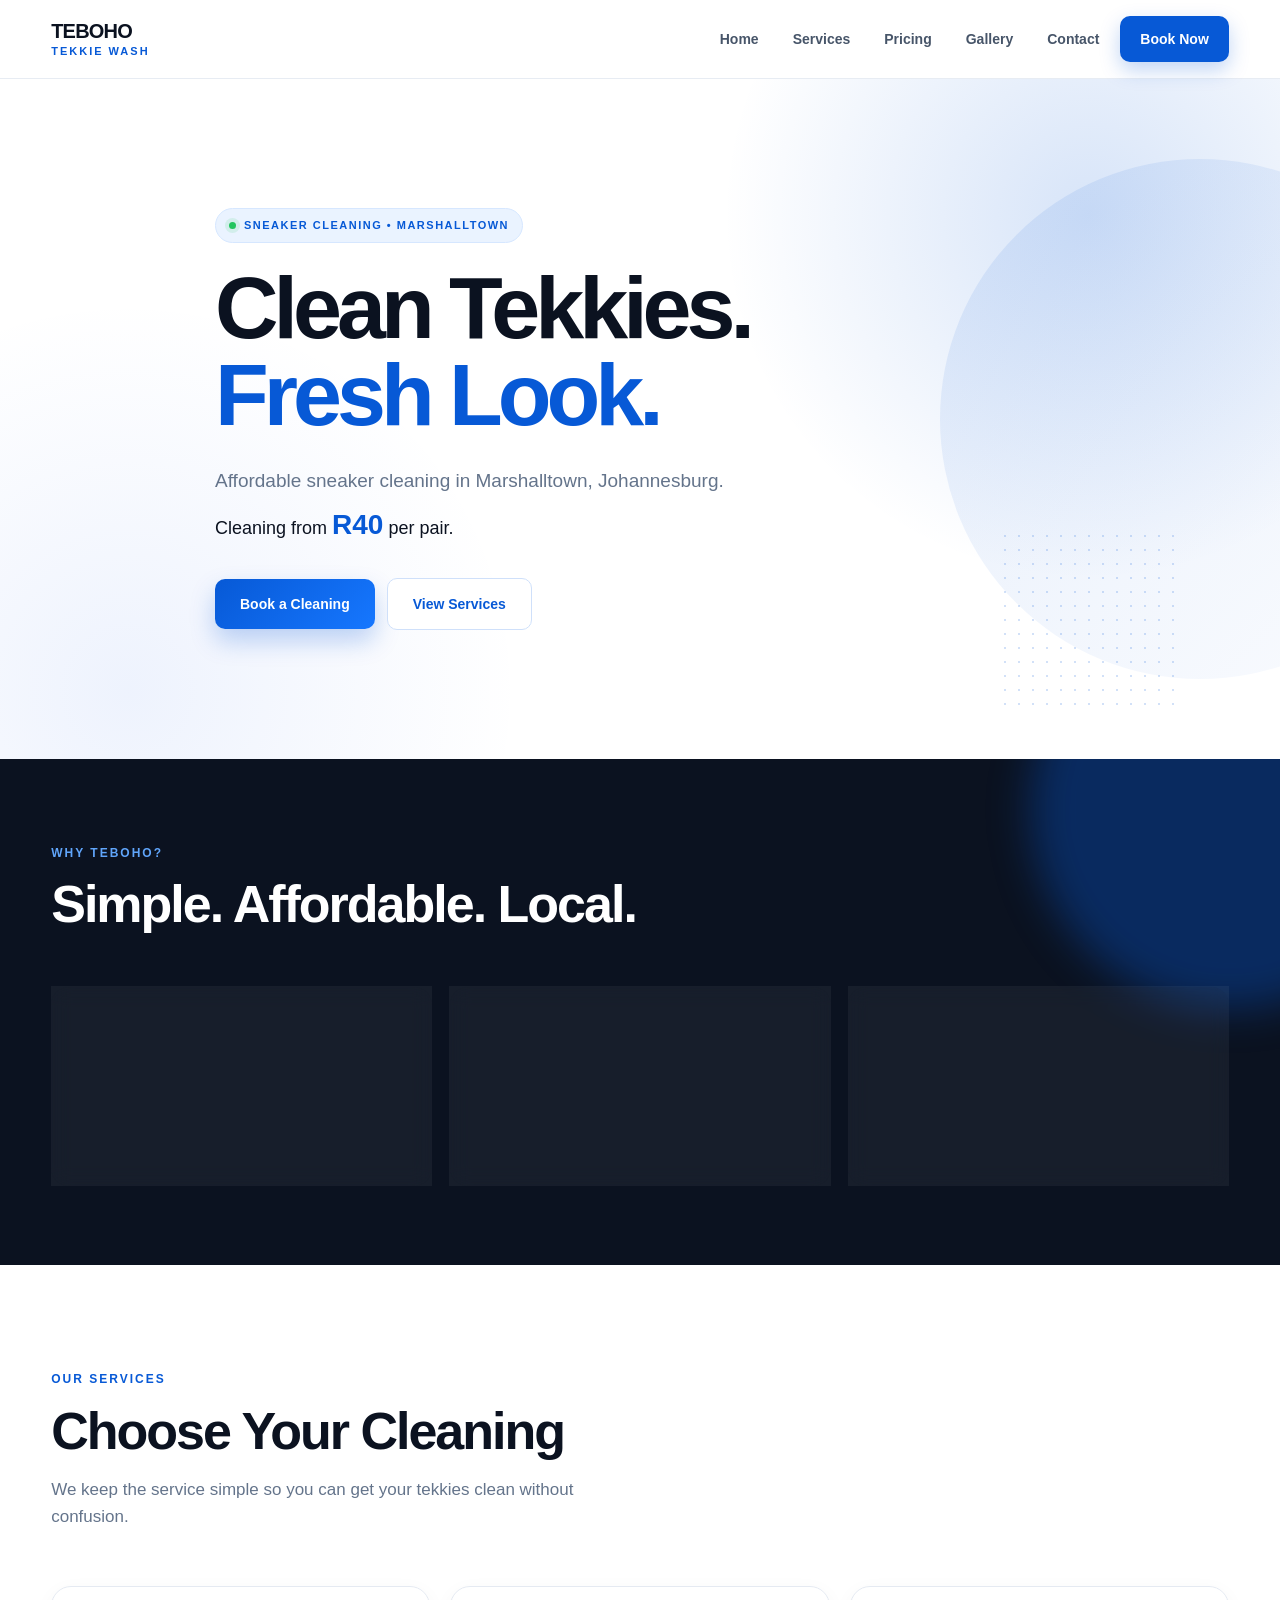
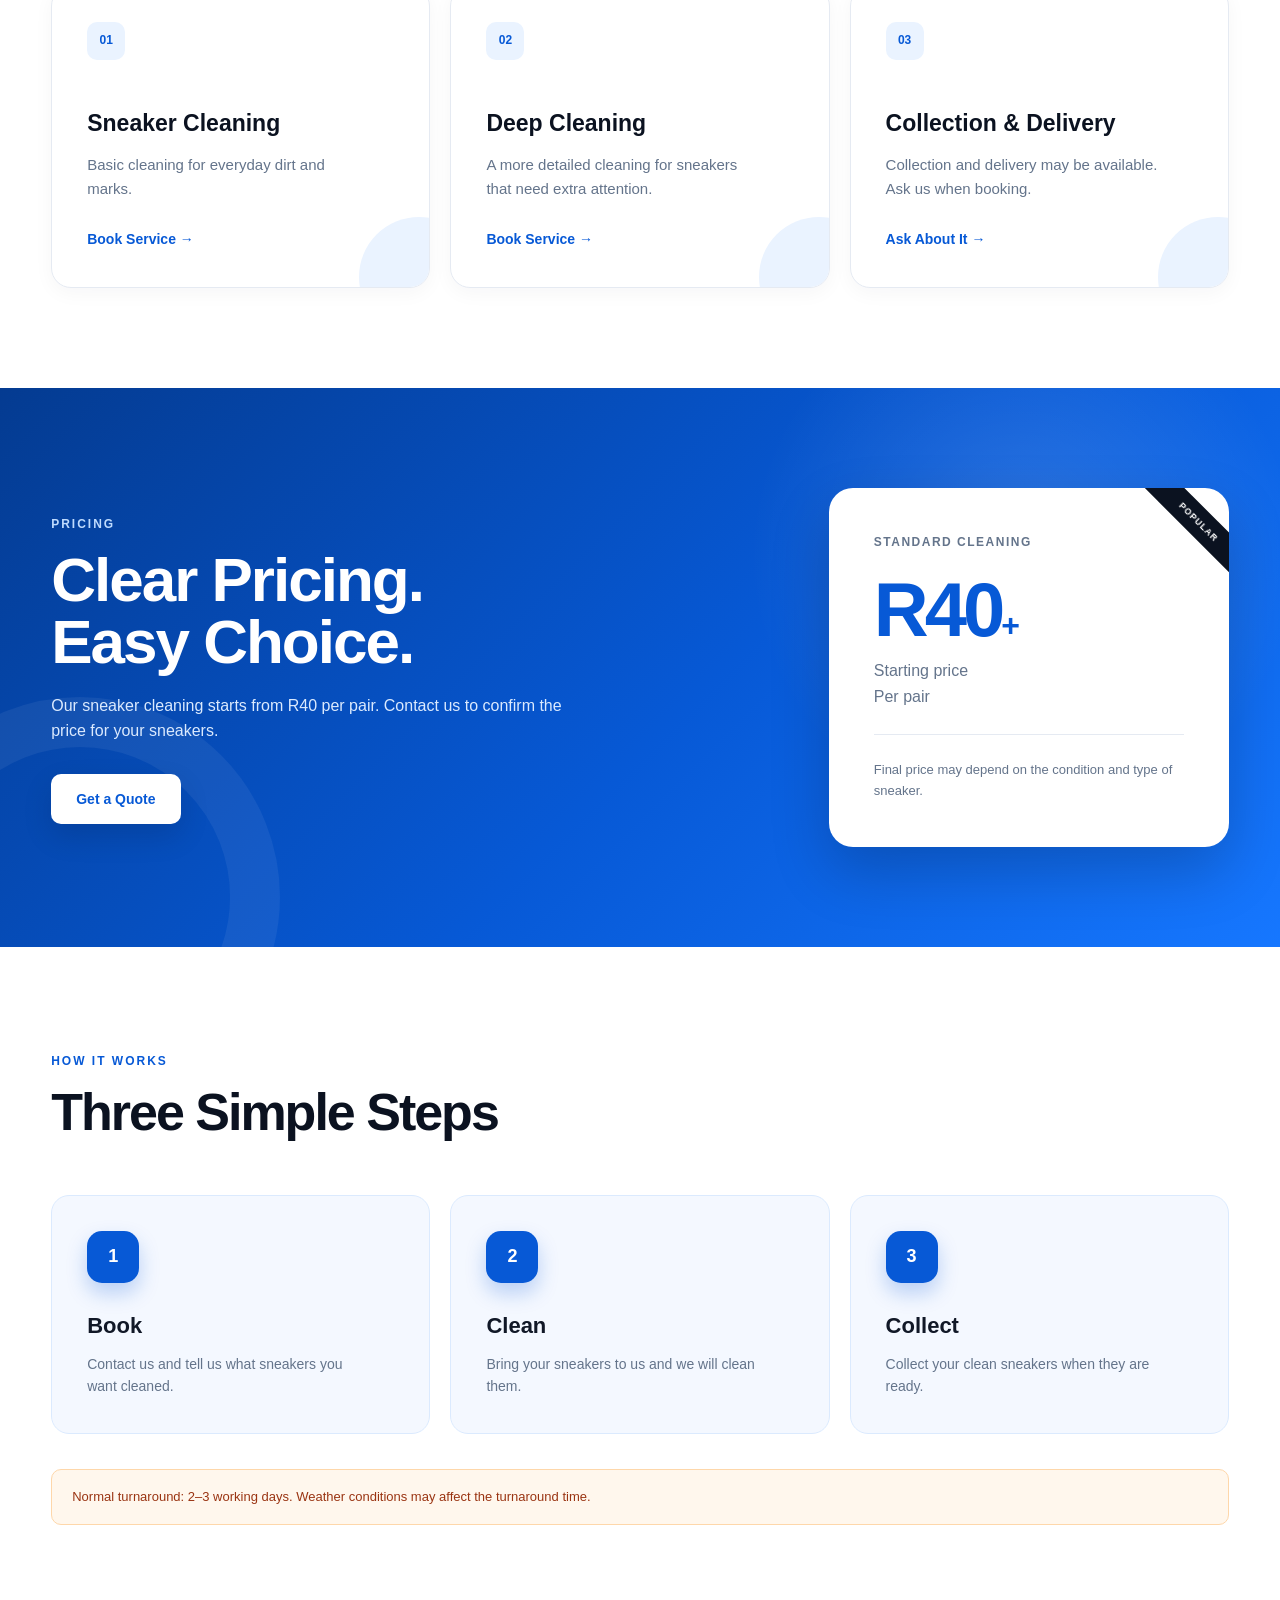
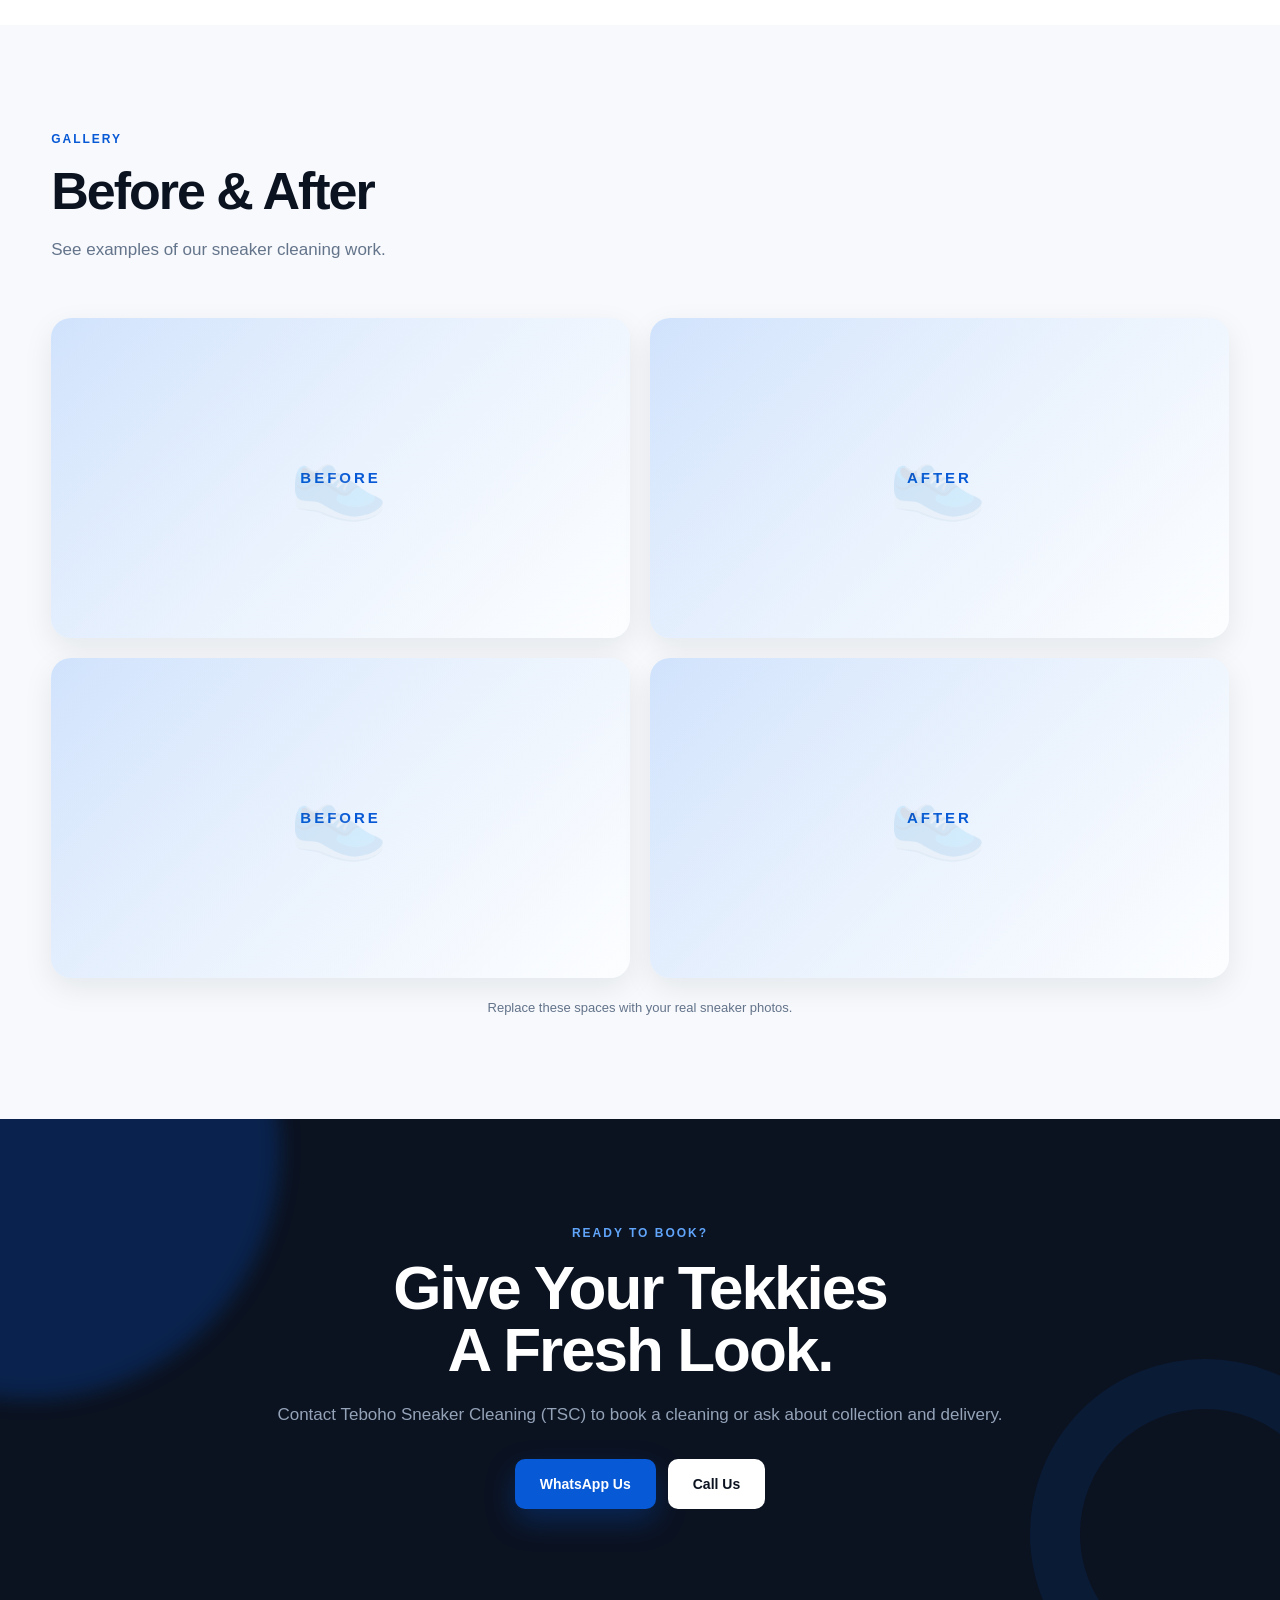
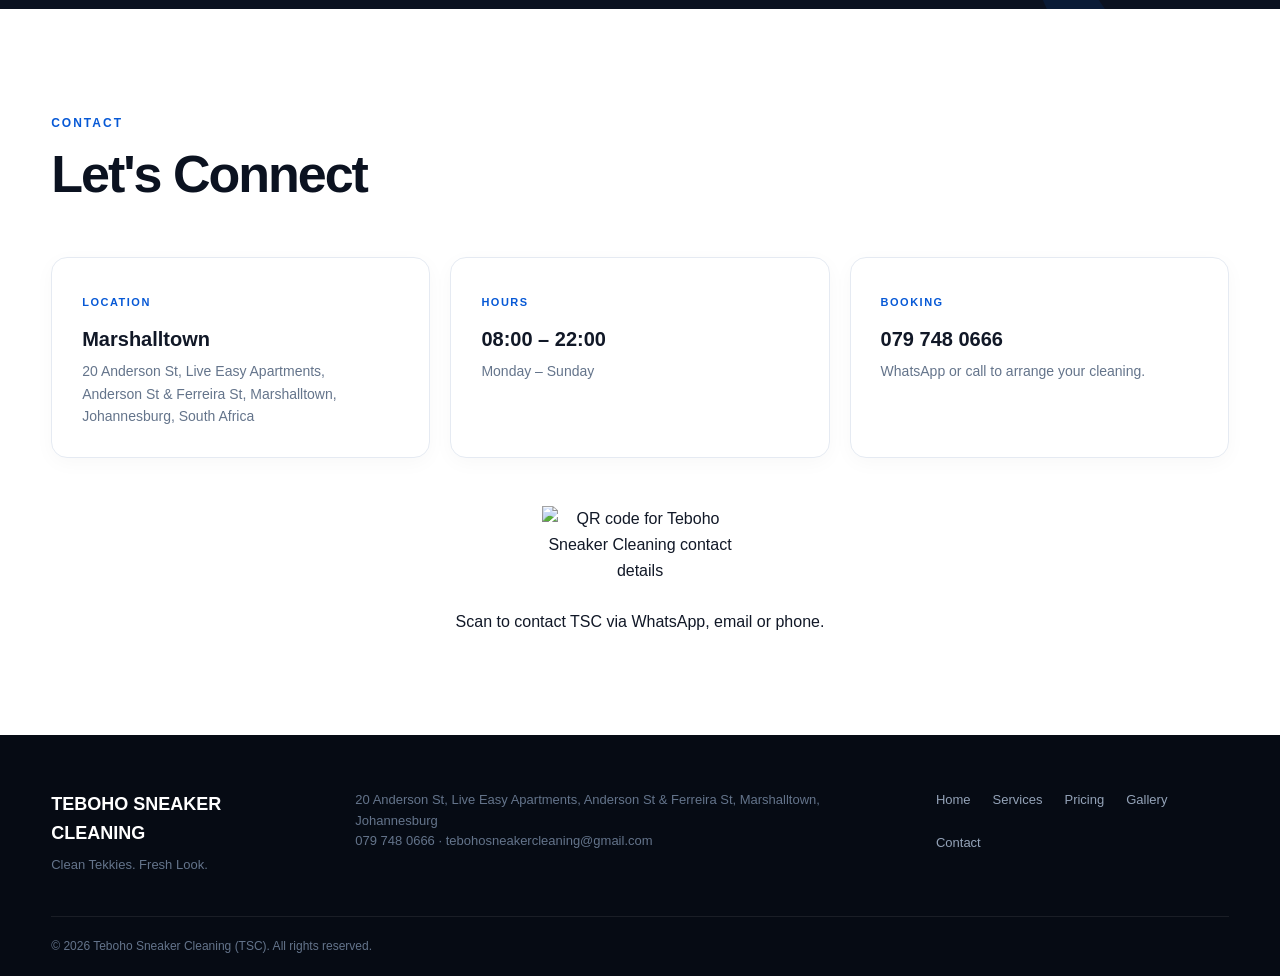
==== commit bf522cce: "Update TSC website contact details and footer" ====
--- a/index.html
+++ b/index.html
@@ -4,9 +4,9 @@
     <meta charset="UTF-8">
     <meta name="viewport" content="width=device-width, initial-scale=1.0">
 
-    <title>Teboho Tekkie Wash | Sneaker Cleaning in Marshalltown</title>
-
-    <meta name="description" content="Teboho Tekkie Wash offers affordable sneaker cleaning in Marshalltown, Johannesburg. Cleaning from R40 per pair.">
+    <title>Teboho Sneaker Cleaning (TSC) | Sneaker Cleaning in Marshalltown</title>
+
+    <meta name="description" content="Teboho Sneaker Cleaning (TSC) offers affordable sneaker cleaning in Marshalltown, Johannesburg. Cleaning from R40 per pair.">
 
     <link rel="stylesheet" href="style.css">
 </head>
@@ -389,7 +389,7 @@
                     <h2>Give Your Tekkies<br>A Fresh Look.</h2>
 
                     <p>
-                        Contact Teboho Tekkie Wash to book a cleaning
+                        Contact Teboho Sneaker Cleaning (TSC) to book a cleaning
                         or ask about collection and delivery.
                     </p>
 
@@ -397,7 +397,7 @@
 
                         <!-- Replace the number below with the real WhatsApp number -->
 
-                        <a href="https://wa.me/27000000000"
+                        <a href="https://wa.me/27797480666?text=Hi%20TSC%2C%20I%27d%20like%20to%20book%20a%20sneaker%20cleaning."
                            class="button whatsapp-button"
                            target="_blank">
                             WhatsApp Us
@@ -405,7 +405,7 @@
 
                         <!-- Replace the number below with the real phone number -->
 
-                        <a href="tel:+27000000000"
+                        <a href="tel:+27797480666"
                            class="button call-button">
                             Call Us
                         </a>
@@ -442,7 +442,7 @@
 
                         <h3>Marshalltown</h3>
 
-                        <p>Johannesburg, South Africa</p>
+                        <p>20 Anderson St, Live Easy Apartments,<br>Anderson St &amp; Ferreira St, Marshalltown,<br>Johannesburg, South Africa</p>
 
                     </div>
 
@@ -462,12 +462,16 @@
 
                         <span>BOOKING</span>
 
-                        <h3>WhatsApp / Call</h3>
-
-                        <p>Contact us to arrange your cleaning.</p>
-
-                    </div>
-
+                        <h3>079 748 0666</h3>
+
+                        <p>WhatsApp or call to arrange your cleaning.</p>
+
+                    </div>
+
+                </div>
+                <div class="contact-qr">
+                    <img src="https://quickchart.io/qr?text=https%3A%2F%2Fkabelogopane.github.io%2FTeboho-Tekkie-Wash-Professional-Sneaker-Cleaning%2Fcontact.html&size=220" alt="QR code for Teboho Sneaker Cleaning contact details">
+                    <p>Scan to contact TSC via WhatsApp, email or phone.</p>
                 </div>
 
             </div>
@@ -485,7 +489,7 @@
 
             <div>
 
-                <h3>TEBOHO TEKKIE WASH</h3>
+                <h3>TEBOHO SNEAKER CLEANING</h3>
 
                 <p>
                     Clean Tekkies. Fresh Look.
@@ -493,6 +497,11 @@
 
             </div>
 
+
+            <div class="footer-contact">
+                <p>20 Anderson St, Live Easy Apartments, Anderson St &amp; Ferreira St, Marshalltown, Johannesburg</p>
+                <p><a href="tel:+27797480666">079 748 0666</a> · <a href="mailto:tebohosneakercleaning@gmail.com">tebohosneakercleaning@gmail.com</a></p>
+            </div>
 
             <div class="footer-links">
 
@@ -510,7 +519,7 @@
         <div class="container copyright">
 
             <p>
-                © 2026 Teboho Tekkie Wash. All rights reserved.
+                © 2026 Teboho Sneaker Cleaning (TSC). All rights reserved.
             </p>
 
         </div>
--- a/style.css
+++ b/style.css
@@ -1,1114 +1,1624 @@
-/* =========================
-RESET
-========================= */
+/* =========================================================
+   TEBOHO TEKKIE WASH
+   MODERN SNEAKER / STREETWEAR DESIGN
+   WHITE + BLUE
+   ========================================================= */
+
+
+/* =========================================================
+   1. RESET
+   ========================================================= */
 
 * {
-  margin: 0;
-  padding: 0;
-  box-sizing: border-box;
-  }
+    margin: 0;
+    padding: 0;
+    box-sizing: border-box;
+}
 
 html {
-scroll-behavior: smooth;
+    scroll-behavior: smooth;
 }
 
 body {
-font-family: Arial, Helvetica, sans-serif;
-background: #ffffff;
-color: #111827;
-line-height: 1.6;
+    font-family: Arial, Helvetica, sans-serif;
+    background: #ffffff;
+    color: #111827;
+    line-height: 1.6;
+    overflow-x: hidden;
 }
 
 a {
-color: inherit;
+    text-decoration: none;
+    color: inherit;
 }
 
 img {
-max-width: 100%;
-display: block;
-}
-
-/* =========================
-COLOUR VARIABLES
-========================= */
+    width: 100%;
+    display: block;
+}
+
+button,
+a {
+    -webkit-tap-highlight-color: transparent;
+}
+
+
+/* =========================================================
+   2. COLOURS
+   ========================================================= */
 
 :root {
---blue: #0066cc;
---blue-dark: #004c99;
---blue-light: #eaf4ff;
-
-```
---white: #ffffff;
---dark: #111827;
---text: #374151;
---muted: #6b7280;
---border: #dbeafe;
-
---green: #22c55e;
-```
-
-}
-
-/* =========================
-NAVIGATION
-========================= */
-
-.site-header {
-position: sticky;
-top: 0;
-z-index: 1000;
-
-```
-background: var(--blue);
-
-box-shadow: 0 3px 12px rgba(0, 0, 0, 0.12);
-```
-
-}
-
-.navbar {
-max-width: 1200px;
-margin: 0 auto;
-
-```
-min-height: 74px;
-padding: 16px 24px;
-
-display: flex;
-justify-content: space-between;
-align-items: center;
-gap: 25px;
-```
-
-}
+    --blue: #0759d6;
+    --blue-dark: #043b91;
+    --blue-light: #eaf3ff;
+    --blue-soft: #f4f8ff;
+
+    --dark: #0b1220;
+    --text: #172033;
+    --muted: #64748b;
+
+    --white: #ffffff;
+    --light: #f7f9fc;
+    --border: #e5eaf2;
+
+    --shadow: 0 15px 40px rgba(7, 89, 214, 0.10);
+    --shadow-dark: 0 20px 50px rgba(15, 23, 42, 0.15);
+}
+
+
+/* =========================================================
+   3. GLOBAL CONTAINER
+   ========================================================= */
+
+.container {
+    width: min(92%, 1180px);
+    margin: 0 auto;
+}
+
+.section {
+    padding: 100px 0;
+}
+
+.section-heading {
+    max-width: 680px;
+    margin-bottom: 55px;
+}
+
+.section-label {
+    display: inline-block;
+    color: var(--blue);
+    font-size: 12px;
+    font-weight: 800;
+    letter-spacing: 2px;
+    text-transform: uppercase;
+    margin-bottom: 14px;
+}
+
+.section-heading h2 {
+    color: var(--dark);
+    font-size: clamp(34px, 5vw, 52px);
+    line-height: 1.05;
+    letter-spacing: -2px;
+    margin-bottom: 18px;
+}
+
+.section-heading p:not(.section-label) {
+    color: var(--muted);
+    font-size: 17px;
+    max-width: 600px;
+}
+
+
+/* =========================================================
+   4. HEADER
+   ========================================================= */
+
+.header {
+    position: sticky;
+    top: 0;
+    z-index: 9999;
+
+    background: rgba(255, 255, 255, 0.92);
+    backdrop-filter: blur(15px);
+    -webkit-backdrop-filter: blur(15px);
+
+    border-bottom: 1px solid rgba(226, 232, 240, 0.8);
+}
+
+.nav-container {
+    min-height: 78px;
+
+    display: flex;
+    align-items: center;
+    justify-content: space-between;
+
+    gap: 30px;
+}
+
+
+/* LOGO */
 
 .logo {
-color: var(--white);
-text-decoration: none;
-
-```
-font-size: 24px;
-font-weight: 800;
-white-space: nowrap;
-```
-
+    display: flex;
+    flex-direction: column;
+
+    font-size: 20px;
+    line-height: 1;
+
+    font-weight: 900;
+    letter-spacing: -0.8px;
+
+    color: var(--dark);
 }
 
 .logo span {
-color: #dbeafe;
-}
-
-.nav-links {
-list-style: none;
-
-```
-display: flex;
-align-items: center;
-gap: 25px;
-```
-
-}
-
-.nav-links a {
-color: var(--white);
-text-decoration: none;
-
-```
-font-size: 14px;
-font-weight: 700;
-
-transition: 0.3s ease;
-```
-
-}
-
-.nav-links a:hover {
-color: #dbeafe;
+    color: var(--blue);
+    font-size: 11px;
+    letter-spacing: 2px;
+    margin-top: 5px;
+}
+
+
+/* NAV */
+
+.nav {
+    display: flex;
+    align-items: center;
+    gap: 8px;
+}
+
+.nav a {
+    position: relative;
+
+    padding: 10px 13px;
+
+    color: #475569;
+
+    font-size: 14px;
+    font-weight: 700;
+
+    border-radius: 8px;
+
+    transition: all 0.25s ease;
+}
+
+.nav a:hover {
+    color: var(--blue);
+    background: var(--blue-soft);
 }
 
 .nav-button {
-padding: 10px 18px;
-
-```
-background: var(--white);
-color: var(--blue);
-
-text-decoration: none;
-border-radius: 7px;
-
-font-size: 14px;
-font-weight: 700;
-
-white-space: nowrap;
-
-transition: 0.3s ease;
-```
-
+    background: var(--blue) !important;
+    color: #ffffff !important;
+
+    padding: 12px 20px !important;
+
+    border-radius: 10px !important;
+
+    box-shadow: 0 8px 20px rgba(7, 89, 214, 0.25);
 }
 
 .nav-button:hover {
-background: var(--blue-light);
-transform: translateY(-2px);
-}
-
-/* =========================
-HERO
-========================= */
+    background: var(--blue-dark) !important;
+    transform: translateY(-2px);
+}
+
+
+/* =========================================================
+   5. BUTTONS
+   ========================================================= */
+
+.button {
+    display: inline-flex;
+    align-items: center;
+    justify-content: center;
+
+    min-height: 50px;
+
+    padding: 14px 25px;
+
+    border-radius: 10px;
+
+    font-size: 14px;
+    font-weight: 800;
+
+    transition:
+        transform 0.25s ease,
+        box-shadow 0.25s ease,
+        background 0.25s ease;
+}
+
+.button:hover {
+    transform: translateY(-3px);
+}
+
+.primary-button {
+    color: #ffffff;
+
+    background: linear-gradient(
+        135deg,
+        #0759d6,
+        #1677ff
+    );
+
+    box-shadow:
+        0 12px 25px rgba(7, 89, 214, 0.25);
+}
+
+.primary-button:hover {
+    box-shadow:
+        0 16px 30px rgba(7, 89, 214, 0.35);
+}
+
+.secondary-button {
+    color: var(--blue);
+
+    background: #ffffff;
+
+    border: 1px solid #cfe0fa;
+}
+
+.secondary-button:hover {
+    background: var(--blue-soft);
+}
+
+
+/* =========================================================
+   6. HERO
+   ========================================================= */
 
 .hero {
-min-height: 85vh;
-padding: 100px 24px;
-
-```
-display: flex;
-align-items: center;
-justify-content: center;
-
-background: var(--blue);
-color: var(--white);
-```
-
-}
+    position: relative;
+
+    min-height: 680px;
+
+    display: flex;
+    align-items: center;
+
+    overflow: hidden;
+
+    background:
+        radial-gradient(
+            circle at 85% 20%,
+            rgba(7, 89, 214, 0.16),
+            transparent 30%
+        ),
+
+        radial-gradient(
+            circle at 10% 90%,
+            rgba(37, 99, 235, 0.08),
+            transparent 30%
+        ),
+
+        #ffffff;
+}
+
+
+/* Decorative blue shape */
+
+.hero::after {
+    content: "";
+
+    position: absolute;
+
+    width: 520px;
+    height: 520px;
+
+    right: -180px;
+    top: 80px;
+
+    border-radius: 50%;
+
+    background: linear-gradient(
+        135deg,
+        rgba(7, 89, 214, 0.10),
+        rgba(37, 99, 235, 0.02)
+    );
+
+    pointer-events: none;
+}
+
+
+/* Decorative dots */
+
+.hero::before {
+    content: "";
+
+    position: absolute;
+
+    width: 180px;
+    height: 180px;
+
+    right: 8%;
+    bottom: 50px;
+
+    background-image: radial-gradient(
+        #0759d6 1.5px,
+        transparent 1.5px
+    );
+
+    background-size: 14px 14px;
+
+    opacity: 0.18;
+
+    pointer-events: none;
+}
+
 
 .hero-content {
-width: 100%;
-max-width: 900px;
-
-```
-text-align: center;
-```
-
-}
+    position: relative;
+    z-index: 2;
+
+    max-width: 850px;
+}
+
+
+/* Hero label */
 
 .hero-label {
-margin-bottom: 18px;
-
-```
-color: #dbeafe;
-
-font-size: 13px;
-font-weight: 800;
-
-text-transform: uppercase;
-letter-spacing: 1px;
-```
-
-}
+    display: inline-flex;
+    align-items: center;
+    gap: 8px;
+
+    color: var(--blue);
+
+    background: var(--blue-light);
+
+    border: 1px solid #d6e7ff;
+
+    padding: 8px 13px;
+
+    border-radius: 100px;
+
+    font-size: 11px;
+    font-weight: 900;
+    letter-spacing: 1.5px;
+
+    margin-bottom: 22px;
+}
+
+.hero-label::before {
+    content: "";
+
+    width: 7px;
+    height: 7px;
+
+    border-radius: 50%;
+
+    background: #22c55e;
+
+    box-shadow: 0 0 0 4px rgba(34, 197, 94, 0.12);
+}
+
+
+/* Hero heading */
 
 .hero h1 {
-margin-bottom: 25px;
-
-```
-font-size: clamp(42px, 7vw, 76px);
-line-height: 1.05;
-
-color: var(--white);
-```
-
+    max-width: 850px;
+
+    color: var(--dark);
+
+    font-size: clamp(52px, 8vw, 88px);
+
+    line-height: 0.98;
+
+    letter-spacing: -5px;
+
+    margin-bottom: 28px;
+
+    font-weight: 900;
 }
 
 .hero h1 span {
-display: block;
-color: #dbeafe;
-}
+    color: var(--blue);
+}
+
+
+/* Hero text */
 
 .hero-text {
-max-width: 700px;
-margin: 0 auto 35px;
-
-```
-color: #f8fbff;
-font-size: 18px;
-```
-
-}
+    max-width: 570px;
+
+    color: #64748b;
+
+    font-size: 19px;
+
+    margin-bottom: 7px;
+}
+
+.price-text {
+    color: var(--dark);
+
+    font-size: 18px;
+
+    margin-bottom: 30px;
+}
+
+.price-text strong {
+    color: var(--blue);
+
+    font-size: 28px;
+
+    font-weight: 900;
+}
+
+
+/* Hero buttons */
 
 .hero-buttons {
-display: flex;
-justify-content: center;
-align-items: center;
-
-```
-gap: 15px;
-flex-wrap: wrap;
-
-margin-bottom: 55px;
-```
-
-}
-
-/* =========================
-BUTTONS
-========================= */
-
-.btn {
-display: inline-block;
-
-```
-padding: 14px 24px;
-
-border-radius: 8px;
-
-font-size: 15px;
-font-weight: 700;
-
-text-decoration: none;
-
-transition:
-    transform 0.3s ease,
-    background 0.3s ease,
-    color 0.3s ease,
-    box-shadow 0.3s ease;
-```
-
-}
-
-.btn:hover {
-transform: translateY(-3px);
-
-```
-box-shadow:
-    0 10px 25px rgba(0, 0, 0, 0.14);
-```
-
-}
-
-.btn-primary {
-background: var(--white);
-color: var(--blue);
-}
-
-.btn-primary:hover {
-background: var(--blue-light);
-}
-
-.btn-secondary {
-background: transparent;
-color: var(--white);
-
-```
-border: 1px solid var(--white);
-```
-
-}
-
-.btn-secondary:hover {
-background: var(--white);
-color: var(--blue);
-}
-
-.btn-whatsapp {
-background: var(--green);
-color: var(--white);
-}
-
-/* =========================
-HERO INFORMATION
-========================= */
-
-.hero-info {
-display: flex;
-justify-content: center;
-align-items: stretch;
-
-```
-gap: 20px;
-flex-wrap: wrap;
-```
-
-}
-
-.hero-info div {
-min-width: 170px;
-
-```
-padding: 18px 20px;
-
-border: 1px solid rgba(255, 255, 255, 0.25);
-border-radius: 10px;
-
-background: rgba(255, 255, 255, 0.08);
-```
-
-}
-
-.hero-info strong,
-.hero-info span {
-display: block;
-}
-
-.hero-info strong {
-margin-bottom: 4px;
-
-```
-color: var(--white);
-font-size: 20px;
-```
-
-}
-
-.hero-info span {
-color: #dbeafe;
-font-size: 13px;
-}
-
-/* =========================
-GENERAL SECTIONS
-========================= */
-
-.section {
-padding: 95px 24px;
-background: var(--white);
-}
-
-.section-heading {
-max-width: 800px;
-margin: 0 auto 55px;
-}
-
-.section-heading.centered {
-text-align: center;
-}
-
-.section-label {
-margin-bottom: 10px;
-
-```
-color: var(--blue);
-
-font-size: 13px;
-font-weight: 800;
-
-text-transform: uppercase;
-letter-spacing: 1px;
-```
-
-}
-
-.section h2 {
-margin-bottom: 20px;
-
-```
-color: var(--dark);
-
-font-size: clamp(32px, 5vw, 48px);
-line-height: 1.1;
-```
-
-}
-
-.section-heading > p:last-child {
-color: var(--muted);
-}
-
-/* =========================
-ABOUT
-========================= */
-
-.about {
-background: var(--white);
-}
-
-.about-grid {
-max-width: 1100px;
-margin: 0 auto;
-
-```
-display: grid;
-grid-template-columns: repeat(3, 1fr);
-gap: 25px;
-```
-
-}
-
-.info-card {
-padding: 30px;
-
-```
-background: var(--white);
-
-border: 1px solid var(--border);
-border-radius: 14px;
-
-transition: 0.3s ease;
-```
-
-}
-
-.info-card:hover {
-transform: translateY(-5px);
-
-```
-border-color: var(--blue);
-
-box-shadow:
-    0 12px 25px rgba(0, 102, 204, 0.10);
-```
-
-}
-
-.info-card h3 {
-margin-bottom: 12px;
-color: var(--blue);
-}
-
-.info-card p {
-color: var(--muted);
-}
-
-/* =========================
-SERVICES
-========================= */
-
-.services {
-background: #f8fbff;
-}
-
-.cards-grid {
-max-width: 1100px;
-margin: 0 auto;
-
-```
-display: grid;
-grid-template-columns: repeat(4, 1fr);
-gap: 20px;
-```
-
+    display: flex;
+    align-items: center;
+    gap: 12px;
+
+    flex-wrap: wrap;
+}
+
+
+/* =========================================================
+   7. WHY US
+   ========================================================= */
+
+.why-us {
+    position: relative;
+
+    padding: 80px 0;
+
+    background: var(--dark);
+
+    color: #ffffff;
+
+    overflow: hidden;
+}
+
+.why-us::after {
+    content: "";
+
+    position: absolute;
+
+    width: 400px;
+    height: 400px;
+
+    right: -150px;
+    top: -150px;
+
+    border-radius: 50%;
+
+    background: rgba(7, 89, 214, 0.35);
+
+    filter: blur(20px);
+}
+
+.why-us .section-heading {
+    position: relative;
+    z-index: 2;
+}
+
+.why-us .section-heading h2 {
+    color: #ffffff;
+}
+
+.why-us .section-label {
+    color: #60a5fa;
+}
+
+.benefits {
+    position: relative;
+    z-index: 2;
+
+    display: grid;
+    grid-template-columns: repeat(3, 1fr);
+
+    gap: 18px;
+}
+
+.benefit {
+    padding: 32px;
+
+    border: 1px solid rgba(255, 255, 255, 0.10);
+
+    border-radius: 18px;
+
+    background: rgba(255, 255, 255, 0.05);
+
+    backdrop-filter: blur(10px);
+
+    transition: 0.3s ease;
+}
+
+.benefit:hover {
+    transform: translateY(-6px);
+
+    background: rgba(255, 255, 255, 0.08);
+
+    border-color: rgba(96, 165, 250, 0.5);
+}
+
+.benefit-number {
+    color: #60a5fa;
+
+    font-size: 12px;
+
+    font-weight: 900;
+
+    margin-bottom: 25px;
+}
+
+.benefit h3 {
+    color: #ffffff;
+
+    font-size: 21px;
+
+    margin-bottom: 10px;
+}
+
+.benefit p {
+    color: #94a3b8;
+
+    font-size: 14px;
+}
+
+
+/* =========================================================
+   8. SERVICES
+   ========================================================= */
+
+#services {
+    background: #ffffff;
+}
+
+.services-grid {
+    display: grid;
+
+    grid-template-columns: repeat(3, 1fr);
+
+    gap: 20px;
 }
 
 .service-card {
-padding: 30px;
-
-```
-background: var(--white);
-
-border: 1px solid var(--border);
-border-radius: 14px;
-
-transition: 0.3s ease;
-```
-
+    position: relative;
+
+    padding: 35px;
+
+    min-height: 300px;
+
+    background: #ffffff;
+
+    border: 1px solid var(--border);
+
+    border-radius: 20px;
+
+    box-shadow: 0 5px 20px rgba(15, 23, 42, 0.04);
+
+    overflow: hidden;
+
+    transition:
+        transform 0.3s ease,
+        box-shadow 0.3s ease,
+        border-color 0.3s ease;
+}
+
+.service-card::after {
+    content: "";
+
+    position: absolute;
+
+    width: 120px;
+    height: 120px;
+
+    right: -50px;
+    bottom: -50px;
+
+    border-radius: 50%;
+
+    background: var(--blue-light);
+
+    transition: 0.3s ease;
 }
 
 .service-card:hover {
-transform: translateY(-5px);
-
-```
-border-color: var(--blue);
-
-box-shadow:
-    0 12px 25px rgba(0, 102, 204, 0.10);
-```
-
-}
-
-.service-icon {
-width: 52px;
-height: 52px;
-
-```
-margin-bottom: 20px;
-
-display: flex;
-align-items: center;
-justify-content: center;
-
-border-radius: 12px;
-
-background: var(--blue-light);
-
-font-size: 24px;
-```
-
+    transform: translateY(-8px);
+
+    border-color: #b8d4ff;
+
+    box-shadow: var(--shadow);
+}
+
+.service-card:hover::after {
+    transform: scale(1.4);
+}
+
+.service-number {
+    position: relative;
+    z-index: 2;
+
+    display: inline-flex;
+
+    width: 38px;
+    height: 38px;
+
+    align-items: center;
+    justify-content: center;
+
+    border-radius: 10px;
+
+    color: var(--blue);
+
+    background: var(--blue-light);
+
+    font-size: 12px;
+    font-weight: 900;
+
+    margin-bottom: 45px;
+}
+
+.service-card h3,
+.service-card p,
+.service-card a {
+    position: relative;
+    z-index: 2;
 }
 
 .service-card h3 {
-margin-bottom: 10px;
-color: var(--dark);
+    color: var(--dark);
+
+    font-size: 23px;
+
+    margin-bottom: 12px;
 }
 
 .service-card p {
-color: var(--muted);
-}
-
-/* =========================
-PRICING
-========================= */
-
-.pricing {
-background: var(--blue);
-}
-
-.pricing .section-label,
-.pricing h2 {
-color: var(--white);
-}
+    color: var(--muted);
+
+    font-size: 15px;
+
+    max-width: 280px;
+
+    margin-bottom: 25px;
+}
+
+.service-card a {
+    color: var(--blue);
+
+    font-size: 14px;
+
+    font-weight: 900;
+}
+
+
+/* =========================================================
+   9. PRICING
+   ========================================================= */
+
+.pricing-section {
+    position: relative;
+
+    padding: 100px 0;
+
+    color: #ffffff;
+
+    background:
+        radial-gradient(
+            circle at 80% 30%,
+            rgba(255, 255, 255, 0.15),
+            transparent 25%
+        ),
+
+        linear-gradient(
+            135deg,
+            #043b91,
+            #0759d6 55%,
+            #1677ff
+        );
+
+    overflow: hidden;
+}
+
+.pricing-section::before {
+    content: "";
+
+    position: absolute;
+
+    width: 300px;
+    height: 300px;
+
+    left: -120px;
+    bottom: -150px;
+
+    border: 50px solid rgba(255, 255, 255, 0.06);
+
+    border-radius: 50%;
+}
+
+.pricing-container {
+    position: relative;
+    z-index: 2;
+
+    display: grid;
+
+    grid-template-columns: 1fr 400px;
+
+    gap: 80px;
+
+    align-items: center;
+}
+
+.pricing-text h2 {
+    color: #ffffff;
+
+    font-size: clamp(42px, 6vw, 62px);
+
+    line-height: 1;
+
+    letter-spacing: -2px;
+
+    margin-bottom: 20px;
+}
+
+.pricing-section .section-label {
+    color: #bfdbfe;
+}
+
+.pricing-text > p:not(.section-label) {
+    max-width: 520px;
+
+    color: #dbeafe;
+
+    font-size: 16px;
+
+    margin-bottom: 30px;
+}
+
+.pricing-section .primary-button {
+    color: var(--blue);
+
+    background: #ffffff;
+
+    box-shadow: 0 12px 30px rgba(0, 0, 0, 0.12);
+}
+
+.pricing-section .primary-button:hover {
+    background: #f0f7ff;
+}
+
+
+/* Price card */
 
 .price-card {
-max-width: 500px;
-margin: 0 auto;
-
-```
-padding: 50px 30px;
-
-background: var(--white);
-
-color: var(--dark);
-
-text-align: center;
-
-border-radius: 18px;
-
-box-shadow:
-    0 18px 40px rgba(0, 0, 0, 0.15);
-```
-
-}
-
-.price-label {
-color: var(--muted);
+    position: relative;
+
+    padding: 45px;
+
+    border-radius: 24px;
+
+    color: var(--dark);
+
+    background: #ffffff;
+
+    box-shadow: 0 25px 60px rgba(0, 0, 0, 0.20);
+
+    overflow: hidden;
+}
+
+.price-card::before {
+    content: "POPULAR";
+
+    position: absolute;
+
+    top: 20px;
+    right: -35px;
+
+    padding: 7px 40px;
+
+    background: var(--dark);
+
+    color: #ffffff;
+
+    font-size: 9px;
+
+    font-weight: 900;
+
+    letter-spacing: 1px;
+
+    transform: rotate(45deg);
+}
+
+.price-card > p:first-child {
+    color: var(--muted);
+
+    font-size: 12px;
+
+    font-weight: 900;
+
+    letter-spacing: 1.5px;
 }
 
 .price {
-margin: 8px 0;
-
-```
-color: var(--blue);
-
-font-size: 64px;
-line-height: 1;
-font-weight: 800;
-```
-
-}
-
-.price-note {
-max-width: 420px;
-margin: 25px auto;
-
-```
-color: var(--muted);
-
-font-size: 14px;
-```
-
-}
-
-.price-card .btn-primary {
-background: var(--blue);
-color: var(--white);
-}
-
-.price-card .btn-primary:hover {
-background: var(--blue-dark);
-}
-
-/* =========================
-HOW IT WORKS
-========================= */
-
-.how-it-works {
-background: var(--white);
-}
+    color: var(--blue);
+
+    font-size: 76px;
+
+    font-weight: 900;
+
+    line-height: 1;
+
+    letter-spacing: -4px;
+
+    margin: 20px 0 10px;
+}
+
+.price span {
+    font-size: 32px;
+}
+
+.price-card p {
+    color: var(--muted);
+}
+
+.price-line {
+    height: 1px;
+
+    background: var(--border);
+
+    margin: 25px 0;
+}
+
+.price-card .small-text {
+    font-size: 13px;
+}
+
+
+/* =========================================================
+   10. HOW IT WORKS
+   ========================================================= */
 
 .steps {
-max-width: 1100px;
-margin: 0 auto 35px;
-
-```
-display: grid;
-grid-template-columns: repeat(4, 1fr);
-gap: 20px;
-```
-
+    display: grid;
+
+    grid-template-columns: repeat(3, 1fr);
+
+    gap: 20px;
 }
 
 .step {
-padding: 28px;
-
-```
-background: var(--white);
-
-border: 1px solid var(--border);
-border-radius: 14px;
-
-transition: 0.3s ease;
-```
-
+    position: relative;
+
+    padding: 35px;
+
+    background: var(--blue-soft);
+
+    border: 1px solid #dbeafe;
+
+    border-radius: 18px;
+
+    transition: 0.3s ease;
 }
 
 .step:hover {
-transform: translateY(-5px);
-
-```
-border-color: var(--blue);
-
-box-shadow:
-    0 12px 25px rgba(0, 102, 204, 0.10);
-```
-
+    transform: translateY(-5px);
+
+    box-shadow: var(--shadow);
 }
 
 .step-number {
-margin-bottom: 18px;
-
-```
-color: var(--blue);
-
-font-size: 28px;
-font-weight: 800;
-```
-
+    width: 52px;
+    height: 52px;
+
+    display: flex;
+    align-items: center;
+    justify-content: center;
+
+    border-radius: 15px;
+
+    color: #ffffff;
+
+    background: var(--blue);
+
+    font-size: 18px;
+
+    font-weight: 900;
+
+    margin-bottom: 25px;
+
+    box-shadow: 0 10px 20px rgba(7, 89, 214, 0.25);
 }
 
 .step h3 {
-margin-bottom: 10px;
+    font-size: 22px;
+
+    margin-bottom: 10px;
 }
 
 .step p {
-color: var(--muted);
-}
-
-.turnaround {
-max-width: 850px;
-margin: 0 auto;
-
-```
-text-align: center;
-
-color: var(--muted);
-```
-
-}
-
-/* =========================
-GALLERY
-========================= */
-
-.gallery {
-background: #f8fbff;
+    color: var(--muted);
+
+    font-size: 14px;
+
+    max-width: 280px;
+}
+
+.turnaround-note {
+    margin-top: 35px;
+
+    padding: 17px 20px;
+
+    border-radius: 10px;
+
+    background: #fff7ed;
+
+    color: #9a3412;
+
+    border: 1px solid #fed7aa;
+
+    font-size: 13px;
+}
+
+
+/* =========================================================
+   11. GALLERY
+   ========================================================= */
+
+.gallery-section {
+    position: relative;
+
+    padding: 100px 0;
+
+    background: var(--light);
+
+    overflow: hidden;
 }
 
 .gallery-grid {
-max-width: 1100px;
-margin: 0 auto;
-
-```
-display: grid;
-grid-template-columns: repeat(4, 1fr);
-gap: 20px;
-```
-
+    display: grid;
+
+    grid-template-columns: repeat(2, 1fr);
+
+    gap: 20px;
+}
+
+.gallery-item {
+    position: relative;
+
+    min-height: 320px;
+
+    overflow: hidden;
+
+    border-radius: 20px;
+
+    background:
+        linear-gradient(
+            135deg,
+            #dbeafe,
+            #eff6ff
+        );
+
+    box-shadow: 0 10px 30px rgba(15, 23, 42, 0.08);
+
+    transition: 0.3s ease;
+}
+
+.gallery-item:hover {
+    transform: translateY(-5px);
+
+    box-shadow: var(--shadow);
 }
 
 .gallery-placeholder {
-min-height: 260px;
-
-```
-display: flex;
-align-items: center;
-justify-content: center;
-
-border: 1px solid var(--border);
-border-radius: 14px;
-
-background: var(--white);
-
-color: var(--muted);
-
-font-weight: 700;
-```
-
-}
-
-/* =========================
-WHY CHOOSE US
-========================= */
-
-.why-us {
-background: var(--white);
-}
-
-.benefits {
-max-width: 1100px;
-margin: 0 auto;
-
-```
-display: grid;
-grid-template-columns: repeat(4, 1fr);
-gap: 20px;
-```
-
-}
-
-.benefit {
-padding: 28px;
-
-```
-background: var(--white);
-
-border: 1px solid var(--border);
-border-radius: 14px;
-
-text-align: center;
-```
-
-}
-
-.benefit strong,
-.benefit span {
-display: block;
-}
-
-.benefit strong {
-margin-bottom: 8px;
-
-```
-color: var(--blue);
-
-font-size: 26px;
-```
-
-}
-
-.benefit span {
-color: var(--muted);
-font-size: 14px;
-}
-
-/* =========================
-FAQ
-========================= */
-
-.faq {
-background: #f8fbff;
-}
-
-.faq-list {
-max-width: 850px;
-margin: 0 auto;
-
-```
-display: grid;
-gap: 15px;
-```
-
-}
-
-.faq-list details {
-padding: 20px;
-
-```
-background: var(--white);
-
-border: 1px solid var(--border);
-border-radius: 12px;
-```
-
-}
-
-.faq-list summary {
-cursor: pointer;
-
-```
-color: var(--dark);
-
-font-weight: 700;
-```
-
-}
-
-.faq-list p {
-margin-top: 12px;
-color: var(--muted);
-}
-
-/* =========================
-CONTACT
-========================= */
-
-.contact {
-background: var(--white);
-}
-
-.contact-card {
-max-width: 1100px;
-margin: 0 auto;
-
-```
-padding: 50px;
-
-display: grid;
-grid-template-columns: 1fr 0.8fr;
-gap: 40px;
-
-background: var(--white);
-
-border: 1px solid var(--border);
-border-radius: 18px;
-
-box-shadow:
-    0 15px 35px rgba(0, 102, 204, 0.08);
-```
-
-}
-
-.contact-content h2 {
-margin-bottom: 20px;
-
-```
-color: var(--dark);
-
-font-size: clamp(32px, 5vw, 50px);
-line-height: 1.1;
-```
-
-}
-
-.contact-content > p {
-color: var(--muted);
-}
-
-.contact-buttons {
-margin: 30px 0;
-
-```
-display: flex;
-gap: 15px;
-flex-wrap: wrap;
-```
-
-}
-
-.contact-details {
-color: var(--text);
-font-size: 15px;
-}
-
-.contact-details p {
-margin-bottom: 10px;
-}
-
-.map-placeholder {
-min-height: 300px;
-
-```
-display: flex;
-align-items: center;
-justify-content: center;
-
-border-radius: 14px;
-
-background: var(--blue-light);
-
-color: var(--blue);
-
-font-weight: 700;
-```
-
-}
-
-/* =========================
-FOOTER
-========================= */
-
-.site-footer {
-padding: 50px 24px 20px;
-
-```
-background: var(--blue);
-color: var(--white);
-```
-
-}
-
-.footer-inner {
-max-width: 1100px;
-margin: 0 auto 30px;
-
-```
-display: flex;
-justify-content: space-between;
-align-items: flex-start;
-
-gap: 30px;
-```
-
-}
-
-.footer-inner h3 {
-margin-bottom: 10px;
-}
-
-.footer-inner p {
-color: #dbeafe;
+    height: 320px;
+
+    display: flex;
+    align-items: center;
+    justify-content: center;
+
+    color: var(--blue);
+
+    font-size: 15px;
+
+    font-weight: 900;
+
+    letter-spacing: 3px;
+
+    background:
+        linear-gradient(
+            135deg,
+            rgba(7, 89, 214, 0.05),
+            rgba(255, 255, 255, 0.8)
+        );
+}
+
+.gallery-placeholder::before {
+    content: "👟";
+
+    position: absolute;
+
+    font-size: 80px;
+
+    opacity: 0.10;
+}
+
+.gallery-note {
+    text-align: center;
+
+    color: var(--muted);
+
+    font-size: 13px;
+
+    margin-top: 20px;
+}
+
+
+/* =========================================================
+   12. BOOKING
+   ========================================================= */
+
+.booking-section {
+    position: relative;
+
+    padding: 100px 0;
+
+    color: #ffffff;
+
+    background: var(--dark);
+
+    overflow: hidden;
+}
+
+.booking-section::before {
+    content: "";
+
+    position: absolute;
+
+    width: 500px;
+    height: 500px;
+
+    left: -220px;
+    top: -220px;
+
+    border-radius: 50%;
+
+    background: rgba(7, 89, 214, 0.25);
+
+    filter: blur(10px);
+}
+
+.booking-section::after {
+    content: "";
+
+    position: absolute;
+
+    width: 250px;
+    height: 250px;
+
+    right: -100px;
+    bottom: -100px;
+
+    border-radius: 50%;
+
+    border: 50px solid rgba(7, 89, 214, 0.12);
+}
+
+.booking-container {
+    position: relative;
+    z-index: 2;
+
+    display: flex;
+
+    justify-content: center;
+
+    text-align: center;
+}
+
+.booking-content {
+    max-width: 750px;
+}
+
+.booking-section .section-label {
+    color: #60a5fa;
+}
+
+.booking-section h2 {
+    color: #ffffff;
+
+    font-size: clamp(42px, 6vw, 62px);
+
+    line-height: 1;
+
+    letter-spacing: -2px;
+
+    margin-bottom: 20px;
+}
+
+.booking-section p:not(.section-label) {
+    color: #94a3b8;
+
+    font-size: 17px;
+
+    margin-bottom: 30px;
+}
+
+.booking-buttons {
+    display: flex;
+
+    justify-content: center;
+
+    gap: 12px;
+
+    flex-wrap: wrap;
+}
+
+.whatsapp-button {
+    color: #ffffff;
+
+    background: var(--blue);
+
+    box-shadow: 0 12px 30px rgba(7, 89, 214, 0.3);
+}
+
+.whatsapp-button:hover {
+    background: #1677ff;
+}
+
+.call-button {
+    color: var(--dark);
+
+    background: #ffffff;
+}
+
+.call-button:hover {
+    background: #e2e8f0;
+}
+
+
+/* =========================================================
+   13. CONTACT
+   ========================================================= */
+
+.contact-section {
+    padding: 100px 0;
+
+    background: #ffffff;
+}
+
+.contact-grid {
+    display: grid;
+
+    grid-template-columns: repeat(3, 1fr);
+
+    gap: 20px;
+}
+
+.contact-item {
+    padding: 30px;
+
+    border: 1px solid var(--border);
+
+    border-radius: 16px;
+
+    background: #ffffff;
+
+    box-shadow: 0 5px 20px rgba(15, 23, 42, 0.03);
+
+    transition: 0.3s ease;
+}
+
+.contact-item:hover {
+    transform: translateY(-5px);
+
+    border-color: #c7dcfb;
+
+    box-shadow: var(--shadow);
+}
+
+.contact-item span {
+    display: inline-block;
+
+    color: var(--blue);
+
+    font-size: 11px;
+
+    font-weight: 900;
+
+    letter-spacing: 1.5px;
+
+    margin-bottom: 12px;
+}
+
+.contact-item h3 {
+    font-size: 20px;
+
+    margin-bottom: 5px;
+}
+
+.contact-item p {
+    color: var(--muted);
+
+    font-size: 14px;
+}
+
+
+/* =========================================================
+   14. FOOTER
+   ========================================================= */
+
+.footer {
+    color: #ffffff;
+
+    background: #060b14;
+
+    padding: 55px 0 20px;
+}
+
+.footer-content {
+    display: flex;
+
+    align-items: flex-start;
+
+    justify-content: space-between;
+
+    gap: 40px;
+
+    padding-bottom: 40px;
+}
+
+.footer h3 {
+    color: #ffffff;
+
+    font-size: 18px;
+
+    margin-bottom: 8px;
+}
+
+.footer p {
+    color: #64748b;
+
+    font-size: 13px;
 }
 
 .footer-links {
-display: flex;
-flex-wrap: wrap;
-gap: 20px;
+    display: flex;
+
+    gap: 22px;
+
+    flex-wrap: wrap;
 }
 
 .footer-links a {
-color: var(--white);
-
-```
-text-decoration: none;
-
-font-size: 14px;
-font-weight: 600;
-```
-
+    color: #94a3b8;
+
+    font-size: 13px;
+
+    transition: 0.2s ease;
 }
 
 .footer-links a:hover {
-color: #dbeafe;
+    color: #60a5fa;
 }
 
 .copyright {
-max-width: 1100px;
-margin: 0 auto;
-
-```
-padding-top: 20px;
-
-border-top: 1px solid rgba(255, 255, 255, 0.2);
-
-text-align: center;
-
-color: #dbeafe;
-
-font-size: 13px;
-```
-
-}
-
-/* =========================
-TABLET
-========================= */
-
-@media (max-width: 1050px) {
-
-```
-.nav-links {
-    gap: 15px;
-}
-
-.cards-grid,
-.steps,
-.benefits {
-    grid-template-columns: repeat(2, 1fr);
-}
-
-.gallery-grid {
-    grid-template-columns: repeat(2, 1fr);
-}
-
-.about-grid {
-    grid-template-columns: 1fr;
-    max-width: 700px;
-}
-```
-
-}
-
-/* =========================
-MOBILE
-========================= */
-
-@media (max-width: 768px) {
-
-```
-.navbar {
-    flex-wrap: wrap;
-    justify-content: center;
-    padding: 16px 20px;
-}
-
-.logo {
-    width: 100%;
-    text-align: center;
-}
-
-.nav-links {
-    width: 100%;
-
-    display: grid;
-    grid-template-columns: repeat(2, 1fr);
-
-    gap: 10px;
-
-    text-align: center;
-}
-
-.nav-links a {
-    display: block;
-    padding: 8px;
-}
-
-.nav-button {
-    width: 100%;
-    text-align: center;
-}
-
-.hero {
-    min-height: auto;
-    padding: 80px 20px;
-}
-
-.hero-buttons {
-    flex-direction: column;
-    align-items: stretch;
-}
-
-.hero-buttons .btn {
-    width: 100%;
-    text-align: center;
-}
-
-.hero-info {
-    flex-direction: column;
-    align-items: center;
-}
-
-.hero-info div {
-    width: 100%;
-    max-width: 280px;
-}
-
-.section {
-    padding: 75px 20px;
-}
-
-.cards-grid,
-.steps,
-.benefits,
-.gallery-grid {
-    grid-template-columns: 1fr;
-}
-
-.contact-card {
-    padding: 30px 20px;
-    grid-template-columns: 1fr;
-}
-
-.contact-buttons {
-    flex-direction: column;
-    align-items: stretch;
-}
-
-.contact-buttons .btn {
-    text-align: center;
-}
-
-.footer-inner {
-    flex-direction: column;
-}
-
-.footer-links {
-    gap: 12px;
-}
-```
-
-}
+    padding-top: 20px;
+
+    border-top: 1px solid rgba(255, 255, 255, 0.08);
+}
+
+.copyright p {
+    color: #64748b;
+
+    font-size: 12px;
+}
+
+
+/* =========================================================
+   15. ANIMATIONS
+   ========================================================= */
+
+@keyframes fadeUp {
+    from {
+        opacity: 0;
+        transform: translateY(20px);
+    }
+
+    to {
+        opacity: 1;
+        transform: translateY(0);
+    }
+}
+
+.hero-content {
+    animation: fadeUp 0.8s ease forwards;
+}
+
+.service-card,
+.benefit,
+.step,
+.contact-item {
+    animation: fadeUp 0.7s ease both;
+}
+
+
+/* =========================================================
+   16. TABLET
+   ========================================================= */
+
+@media (max-width: 950px) {
+
+    .nav {
+        gap: 2px;
+    }
+
+    .nav a {
+        padding: 9px 8px;
+    }
+
+    .benefits,
+    .services-grid,
+    .steps,
+    .contact-grid {
+        grid-template-columns: 1fr 1fr;
+    }
+
+    .pricing-container {
+        grid-template-columns: 1fr;
+
+        gap: 45px;
+    }
+
+    .price-card {
+        max-width: 500px;
+    }
+}
+
+
+/* =========================================================
+   17. MOBILE
+   ========================================================= */
+
+@media (max-width: 700px) {
+
+    .container {
+        width: 92%;
+    }
+
+    .section {
+        padding: 70px 0;
+    }
+
+
+    /* HEADER */
+
+    .header {
+        position: relative;
+    }
+
+    .nav-container {
+        min-height: auto;
+
+        padding: 18px 0;
+
+        flex-direction: column;
+
+        align-items: stretch;
+
+        gap: 18px;
+    }
+
+    .logo {
+        align-items: center;
+
+        text-align: center;
+    }
+
+    .nav {
+        width: 100%;
+
+        display: grid;
+
+        grid-template-columns: repeat(2, 1fr);
+
+        gap: 7px;
+    }
+
+    .nav a {
+        text-align: center;
+
+        border: 1px solid var(--border);
+
+        background: #ffffff;
+
+        padding: 10px 5px;
+
+        font-size: 12px;
+    }
+
+    .nav-button {
+        grid-column: span 2;
+
+        border: none !important;
+    }
+
+
+    /* HERO */
+
+    .hero {
+        min-height: auto;
+
+        padding: 75px 0 90px;
+    }
+
+    .hero h1 {
+        font-size: clamp(48px, 14vw, 70px);
+
+        letter-spacing: -3px;
+    }
+
+    .hero-text {
+        font-size: 17px;
+    }
+
+    .hero-buttons {
+        flex-direction: column;
+
+        align-items: stretch;
+
+        max-width: 350px;
+    }
+
+    .hero-buttons .button {
+        width: 100%;
+    }
+
+
+    /* SECTIONS */
+
+    .section-heading {
+        margin-bottom: 38px;
+    }
+
+    .section-heading h2 {
+        font-size: 38px;
+
+        letter-spacing: -1.5px;
+    }
+
+
+    /* BENEFITS */
+
+    .benefits {
+        grid-template-columns: 1fr;
+    }
+
+    .benefit {
+        padding: 25px;
+    }
+
+
+    /* SERVICES */
+
+    .services-grid {
+        grid-template-columns: 1fr;
+    }
+
+    .service-card {
+        min-height: 270px;
+    }
+
+
+    /* PRICING */
+
+    .pricing-section {
+        padding: 75px 0;
+    }
+
+    .pricing-text h2 {
+        font-size: 45px;
+    }
+
+    .price-card {
+        padding: 35px 28px;
+    }
+
+    .price {
+        font-size: 65px;
+    }
+
+
+    /* STEPS */
+
+    .steps {
+        grid-template-columns: 1fr;
+    }
+
+
+    /* GALLERY */
+
+    .gallery-grid {
+        grid-template-columns: 1fr;
+    }
+
+    .gallery-item,
+    .gallery-placeholder {
+        min-height: 250px;
+
+        height: 250px;
+    }
+
+
+    /* BOOKING */
+
+    .booking-section {
+        padding: 75px 0;
+    }
+
+    .booking-section h2 {
+        font-size: 45px;
+    }
+
+    .booking-buttons {
+        flex-direction: column;
+
+        align-items: stretch;
+
+        max-width: 350px;
+
+        margin: 0 auto;
+    }
+
+    .booking-buttons .button {
+        width: 100%;
+    }
+
+
+    /* CONTACT */
+
+    .contact-grid {
+        grid-template-columns: 1fr;
+    }
+
+
+    /* FOOTER */
+
+    .footer-content {
+        flex-direction: column;
+    }
+
+    .footer-links {
+        gap: 12px 20px;
+    }
+}
+
+
+/* =========================================================
+   18. SMALL PHONES
+   ========================================================= */
+
+@media (max-width: 390px) {
+
+    .hero h1 {
+        font-size: 45px;
+
+        letter-spacing: -2px;
+    }
+
+    .hero-label {
+        font-size: 9px;
+
+        letter-spacing: 1px;
+    }
+
+    .section-heading h2 {
+        font-size: 33px;
+    }
+
+    .pricing-text h2,
+    .booking-section h2 {
+        font-size: 38px;
+    }
+
+    .price {
+        font-size: 58px;
+    }
+}
+
+
+/* TSC contact QR */
+.contact-qr{margin:36px auto 0;text-align:center}
+.contact-qr img{display:block;width:min(220px,70vw);height:auto;margin:0 auto 14px;background:#fff;padding:12px;border-radius:12px}
+.contact-qr p{margin:0}
